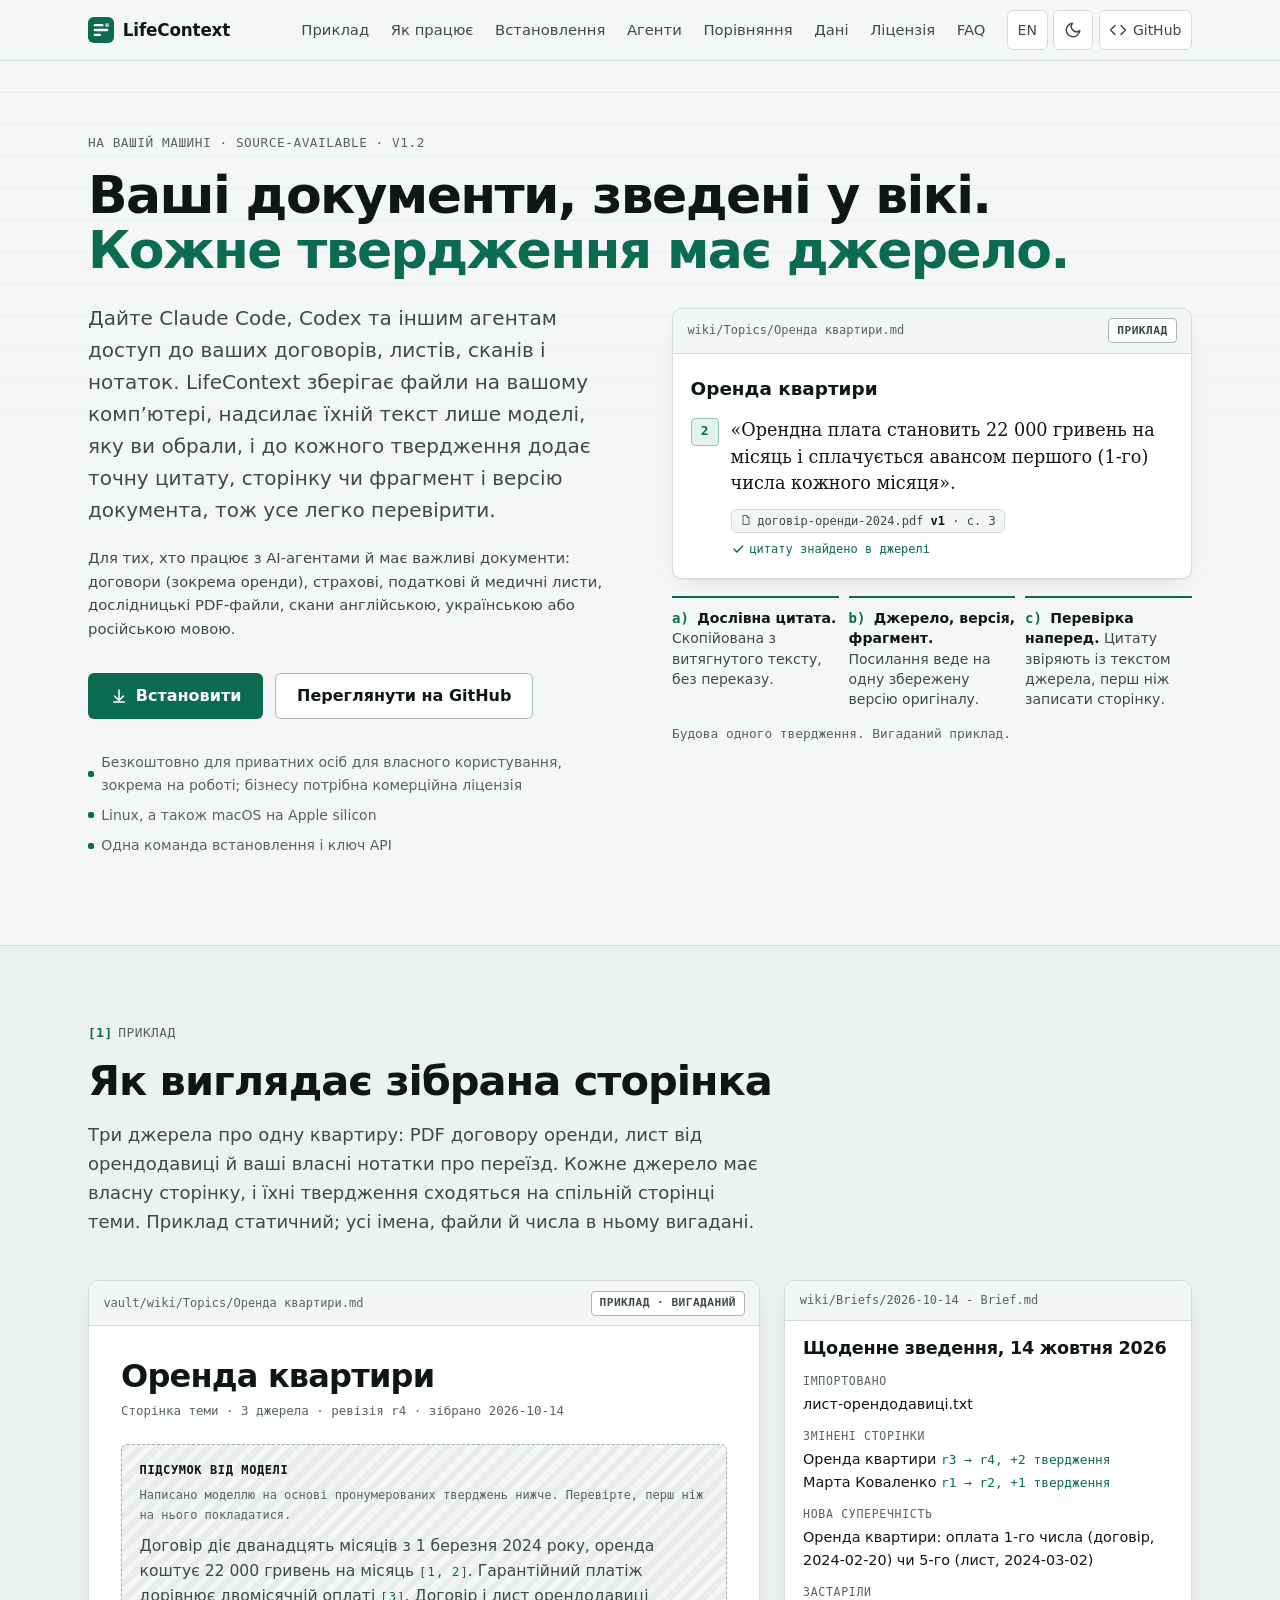
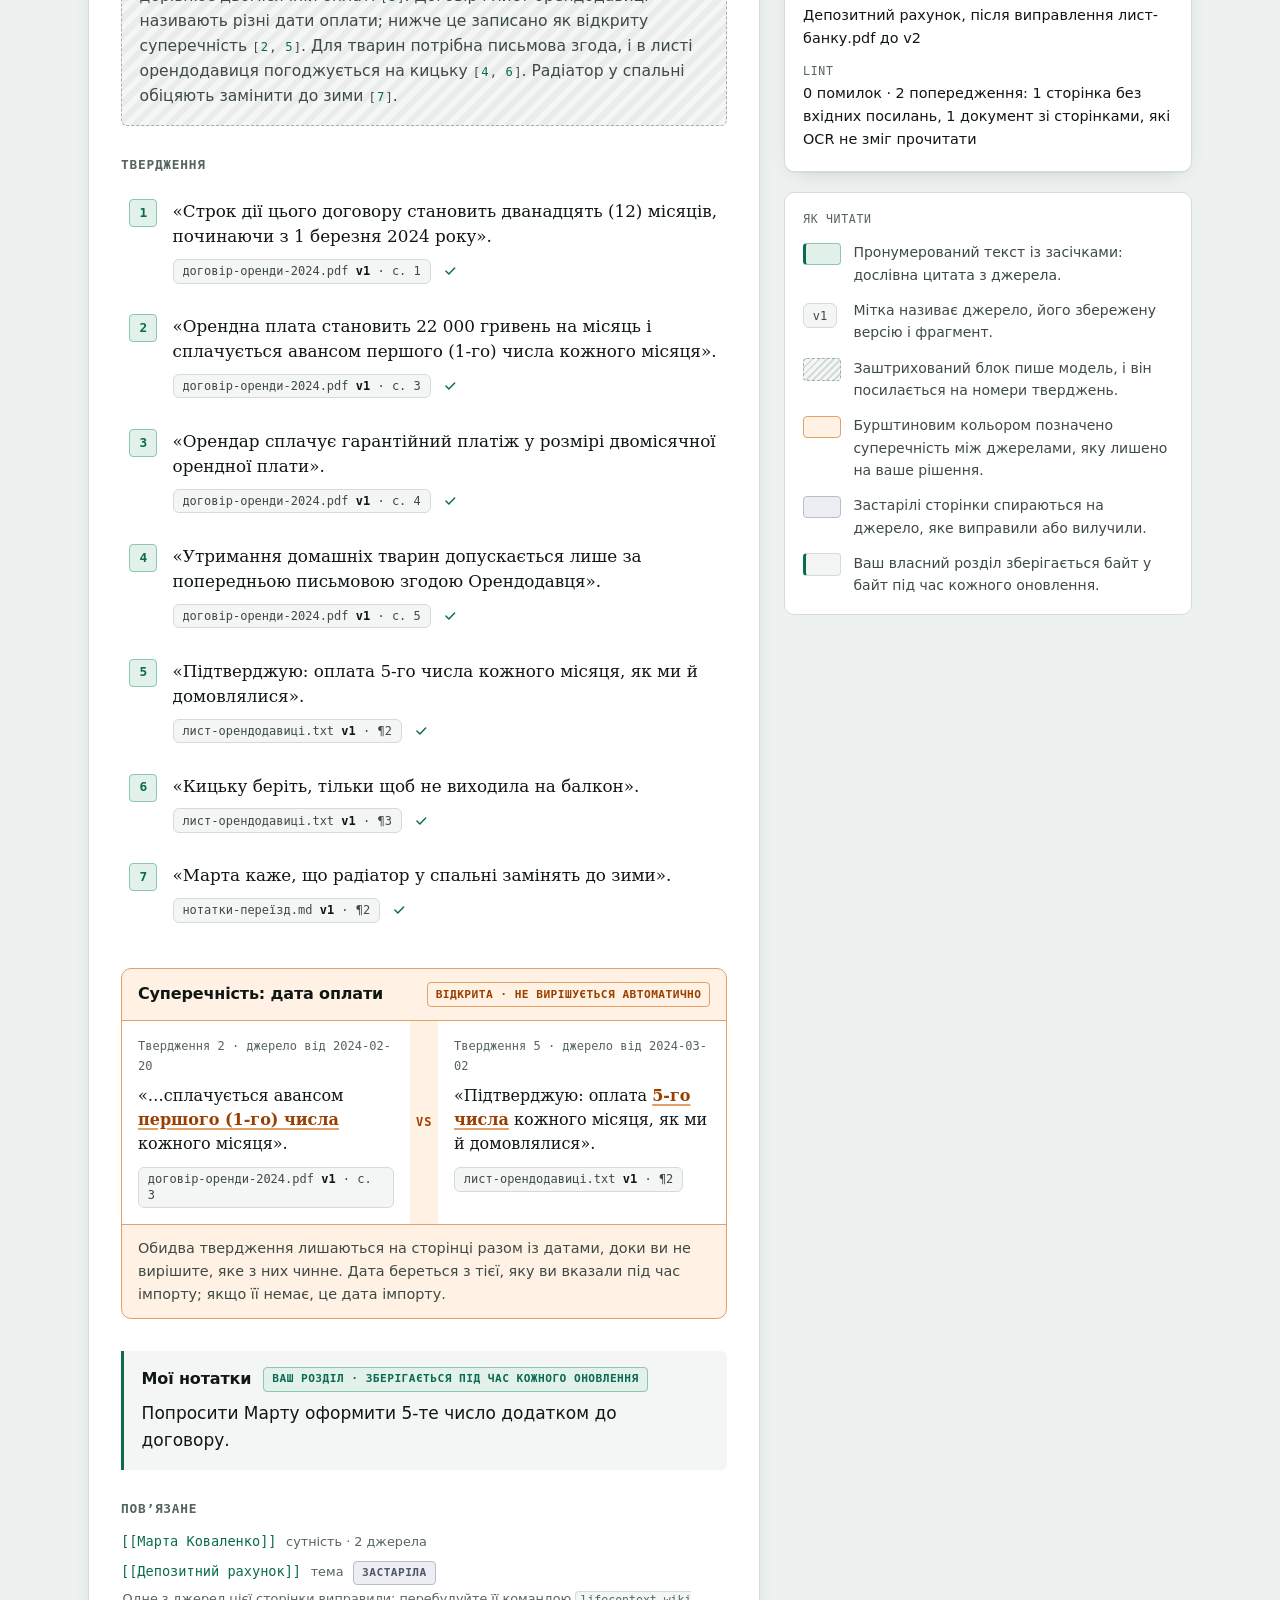
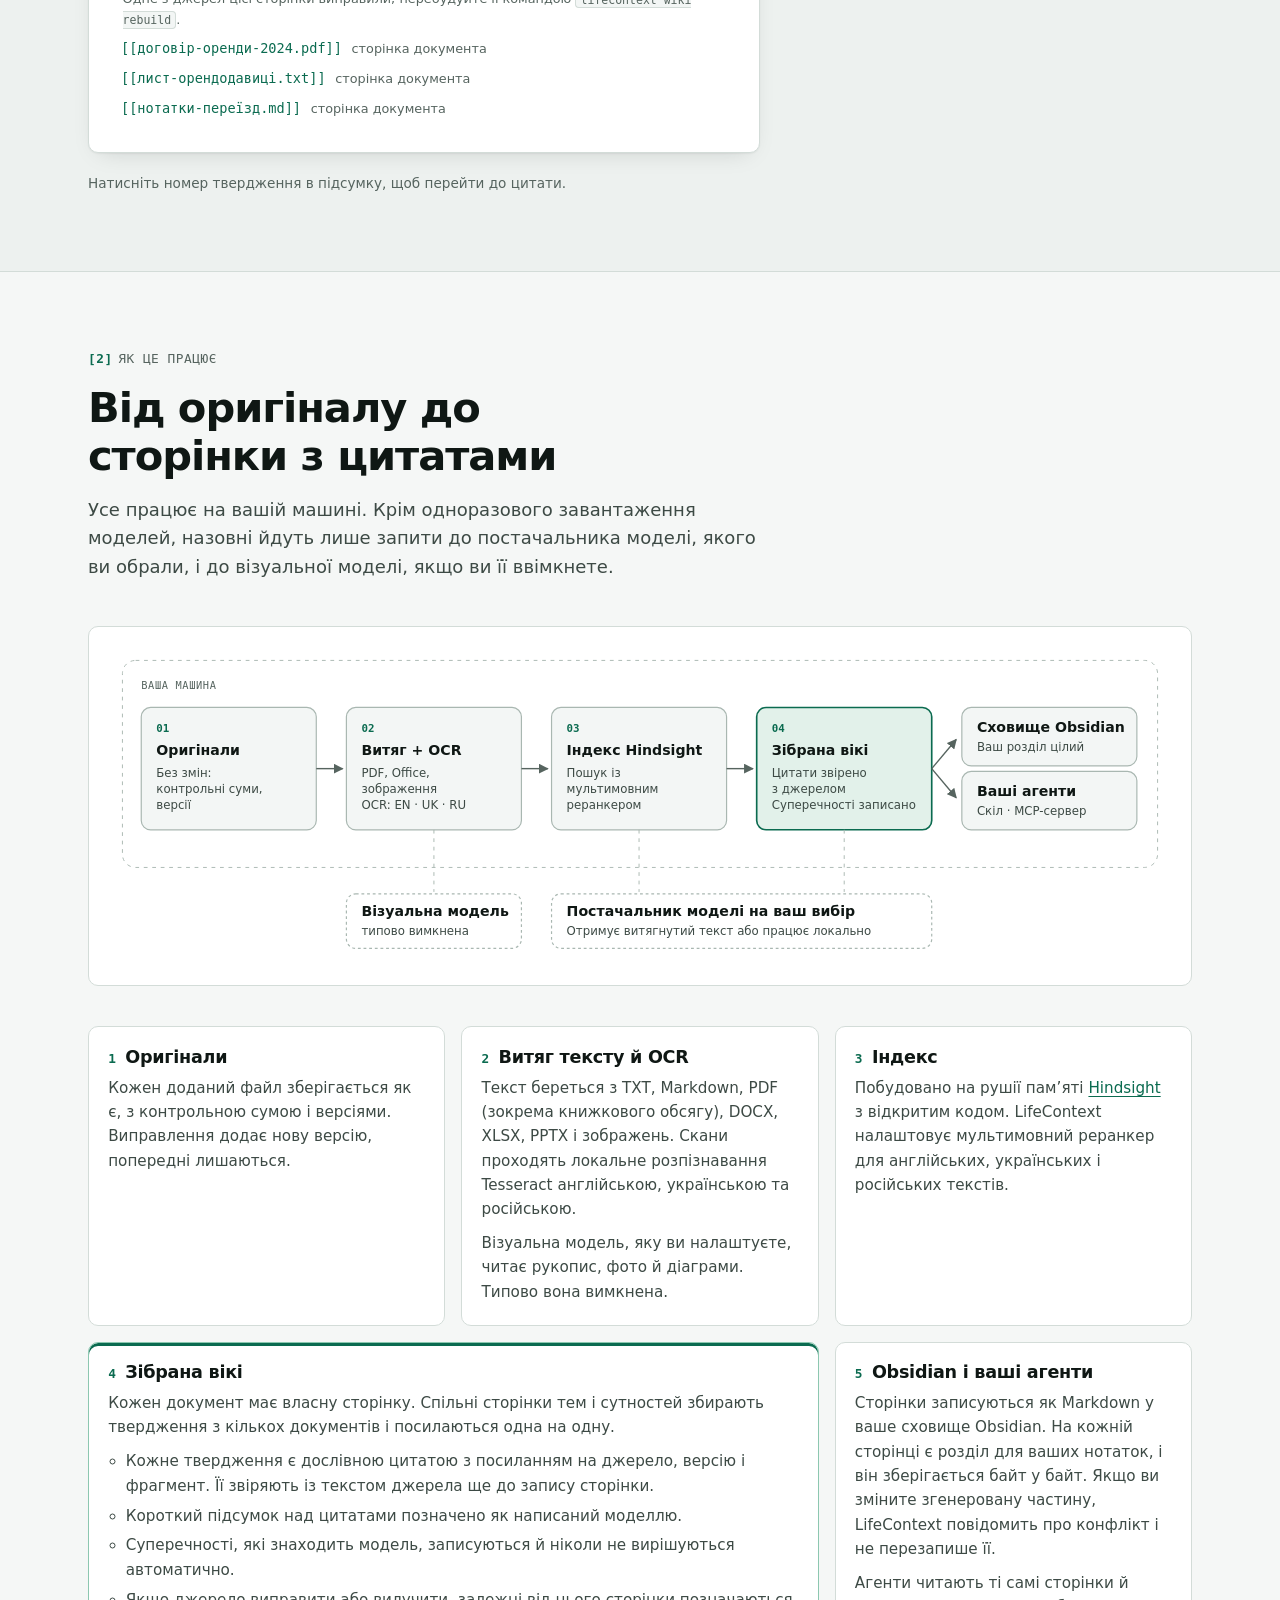
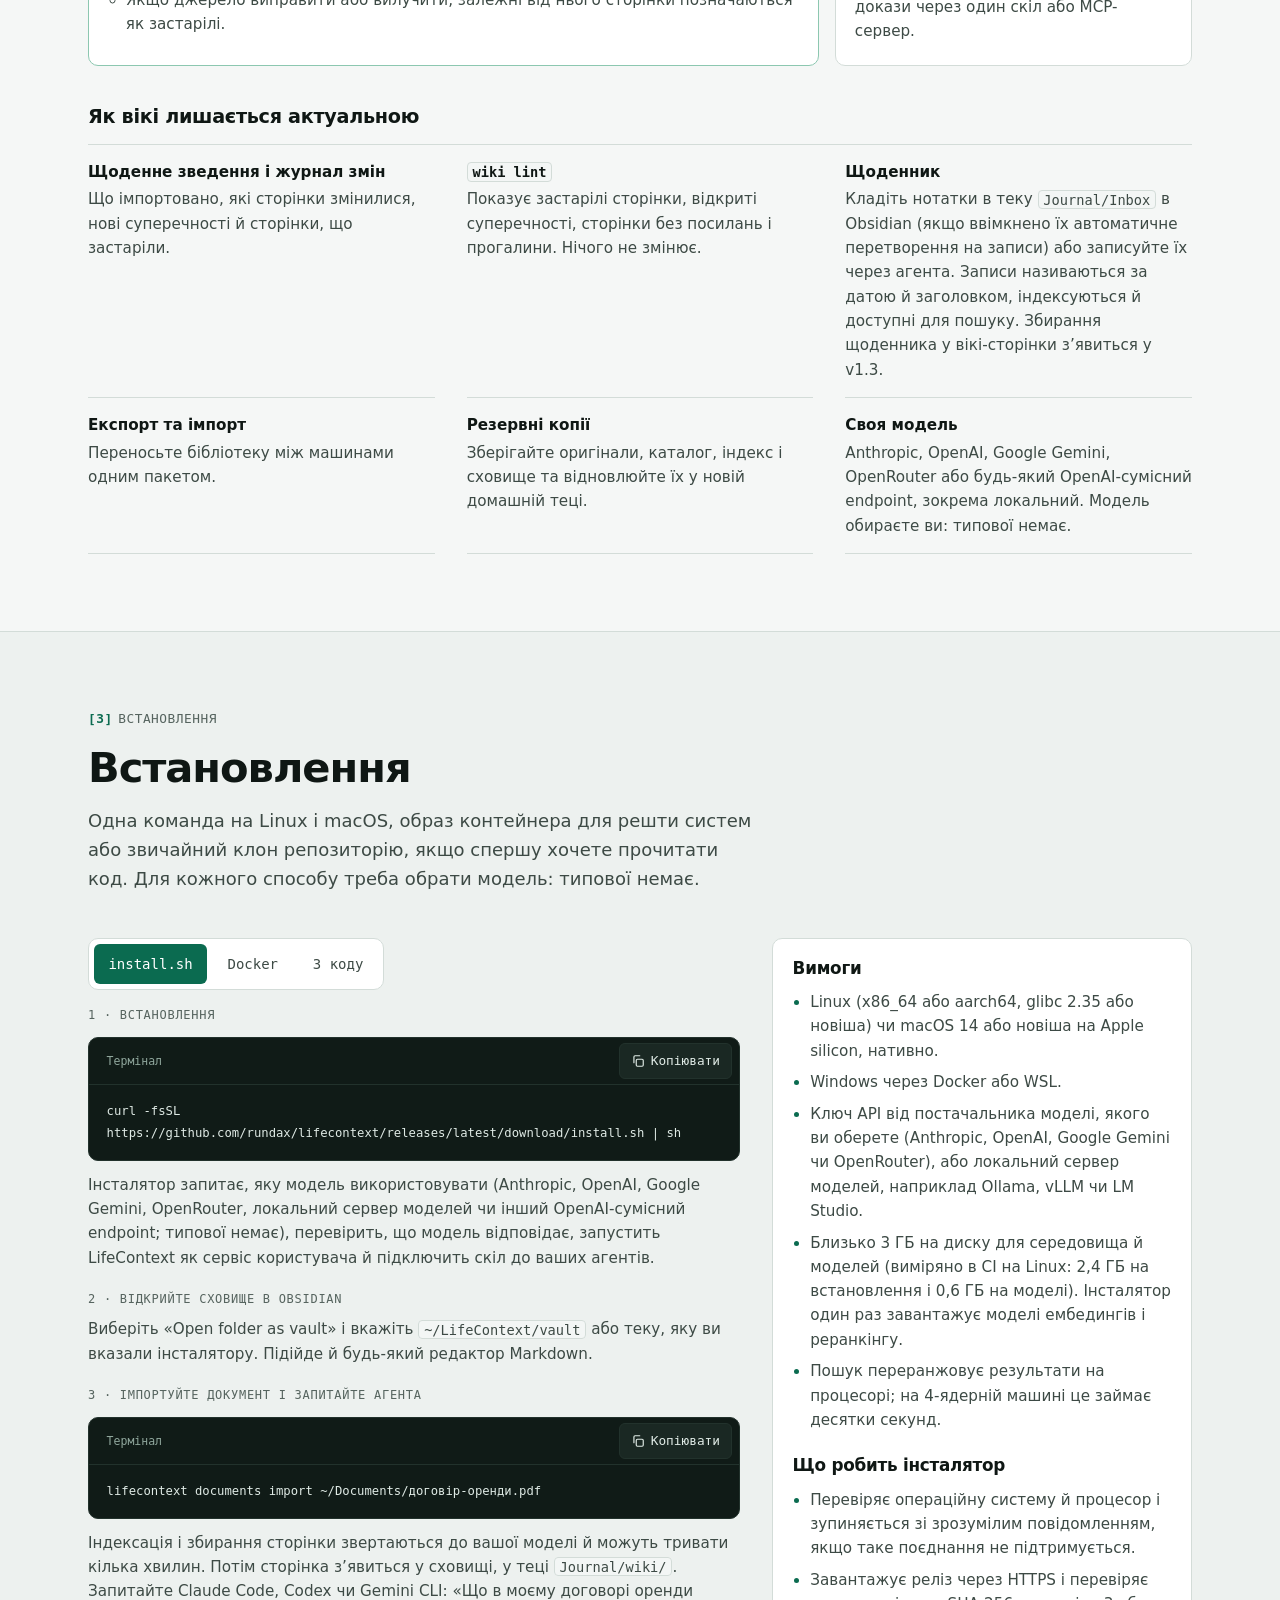
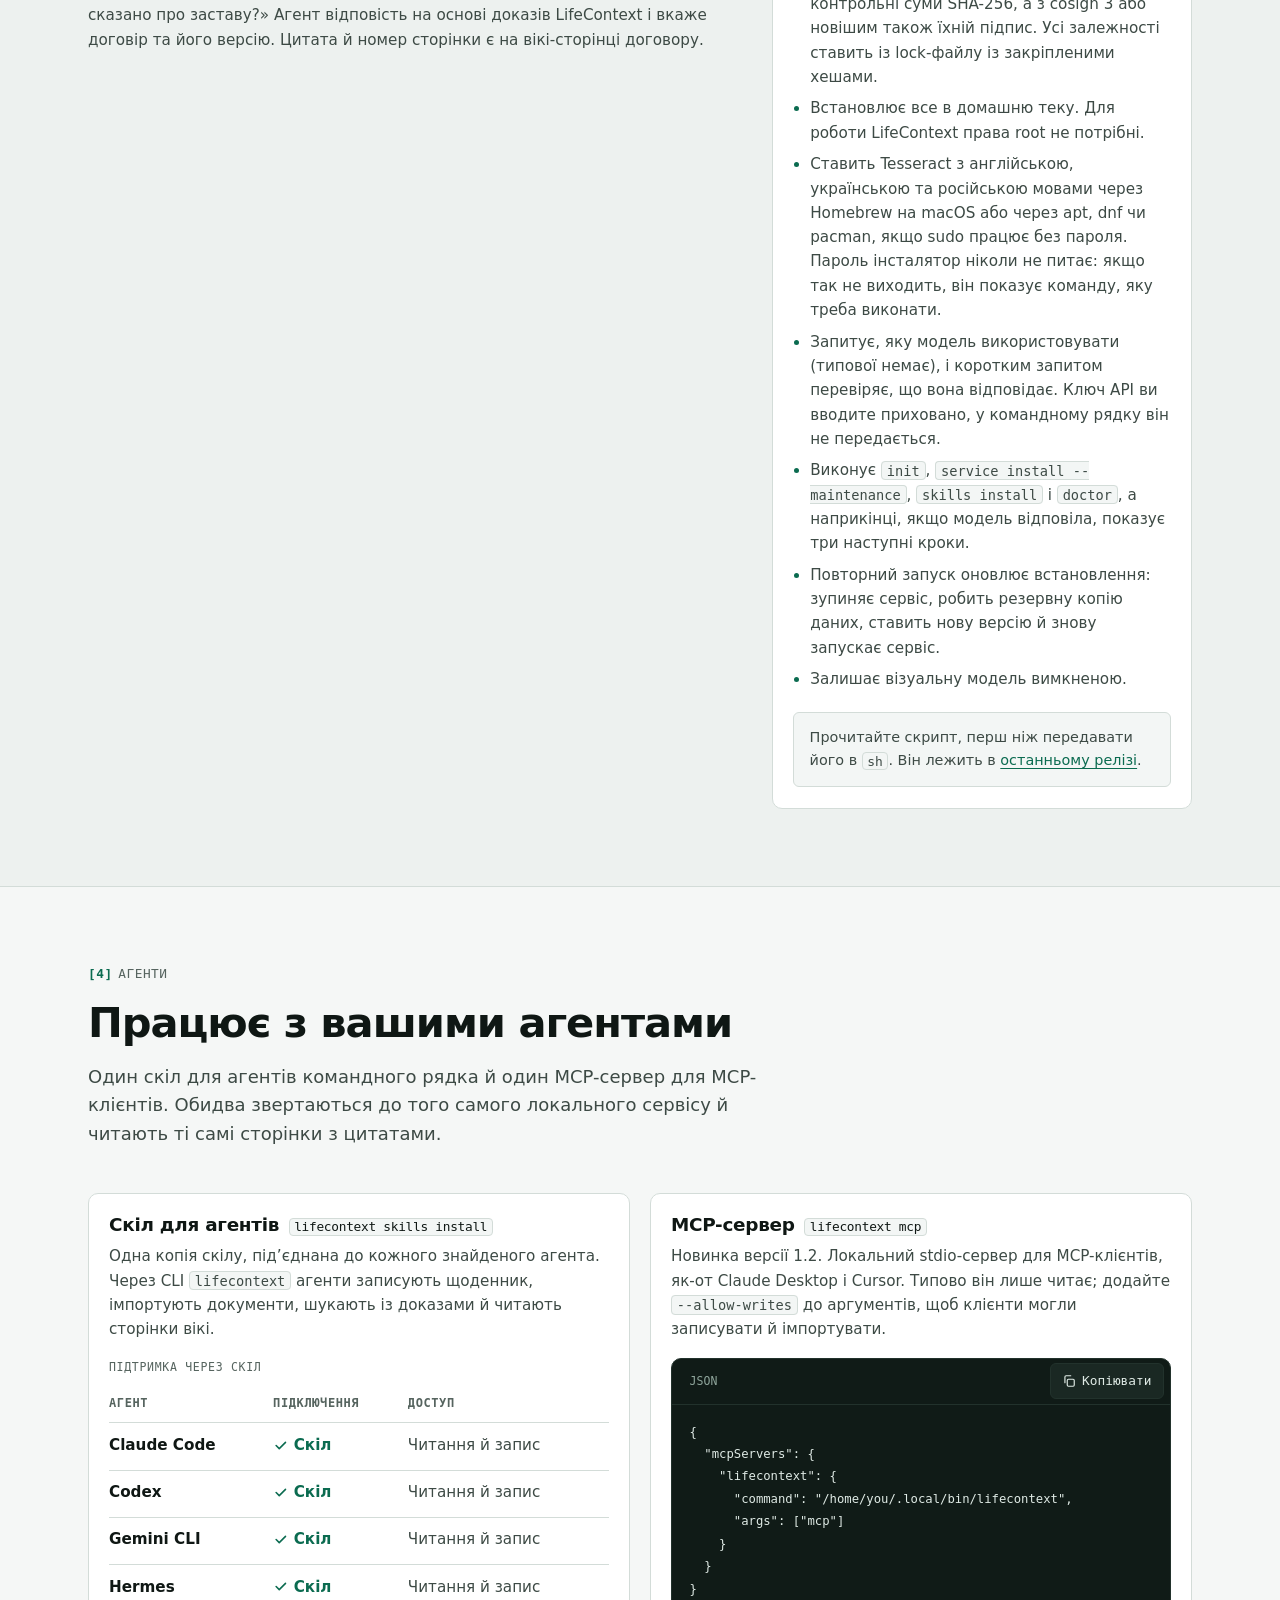
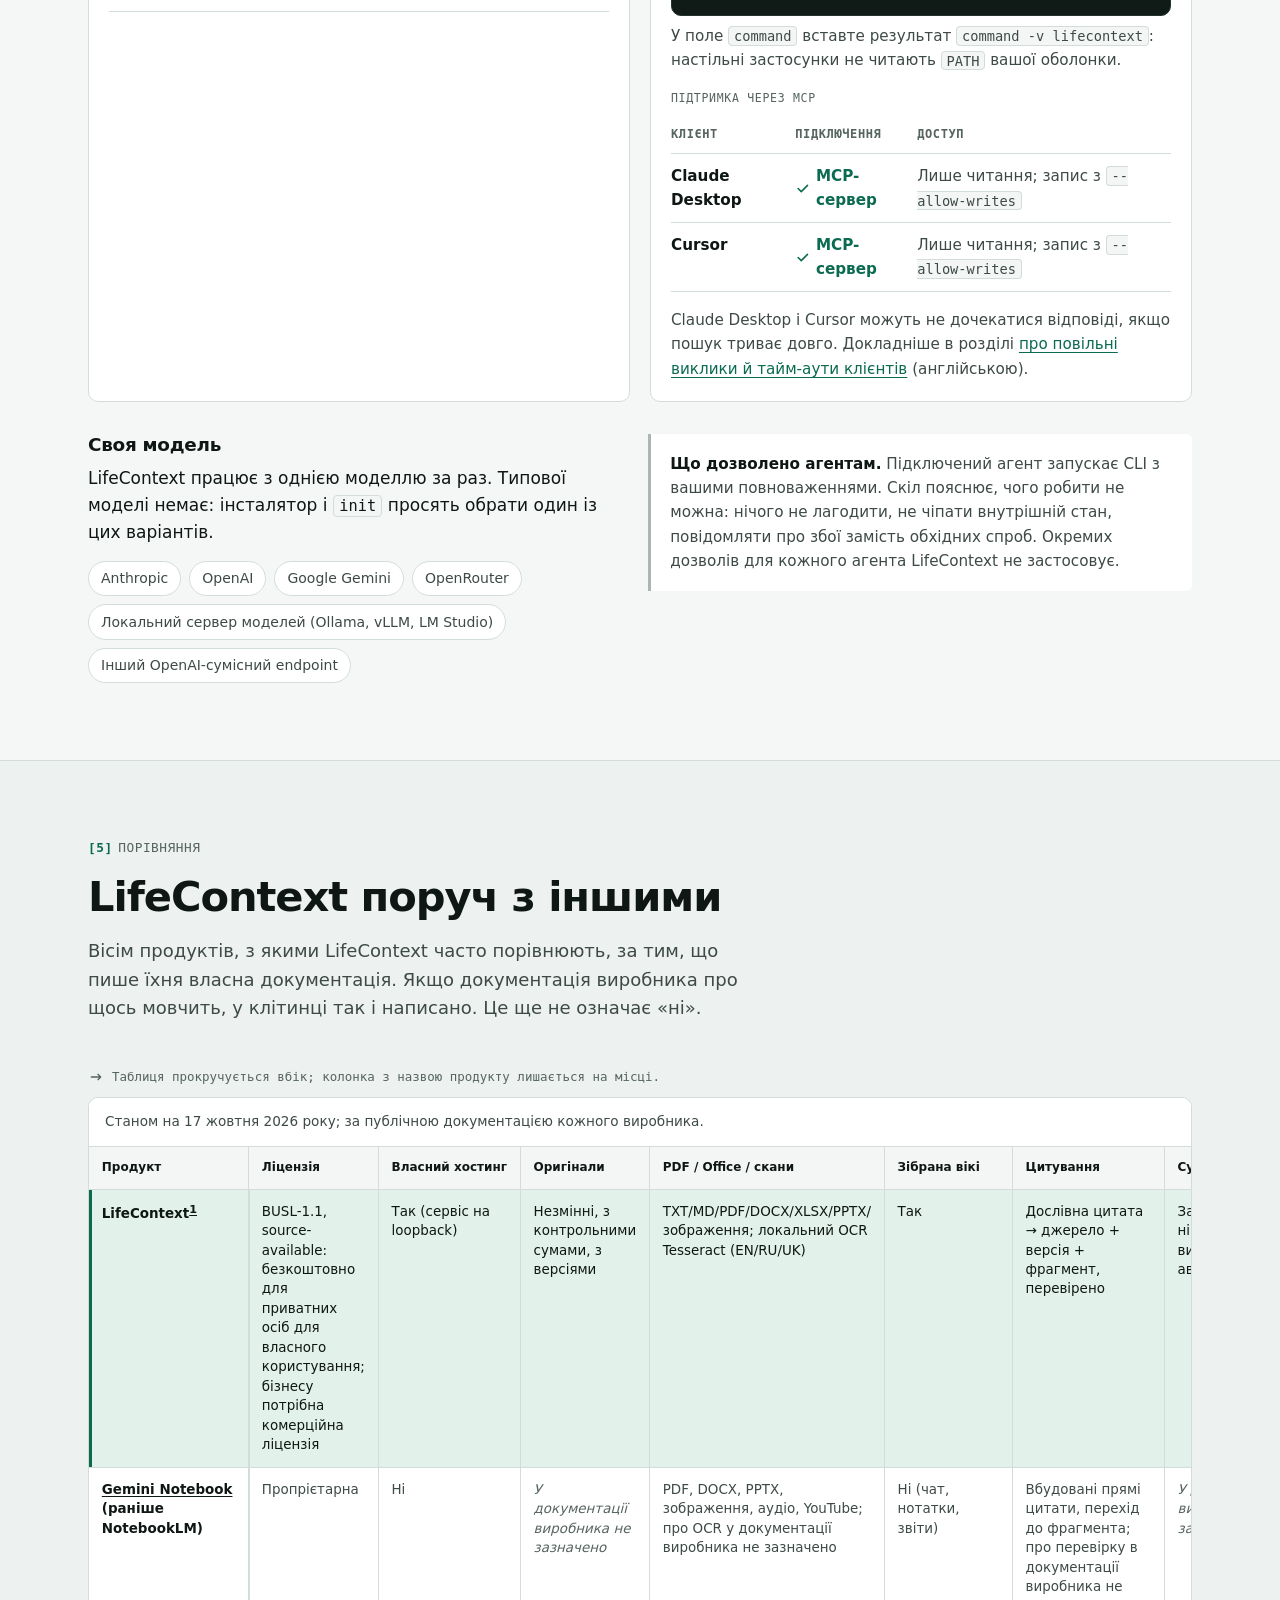
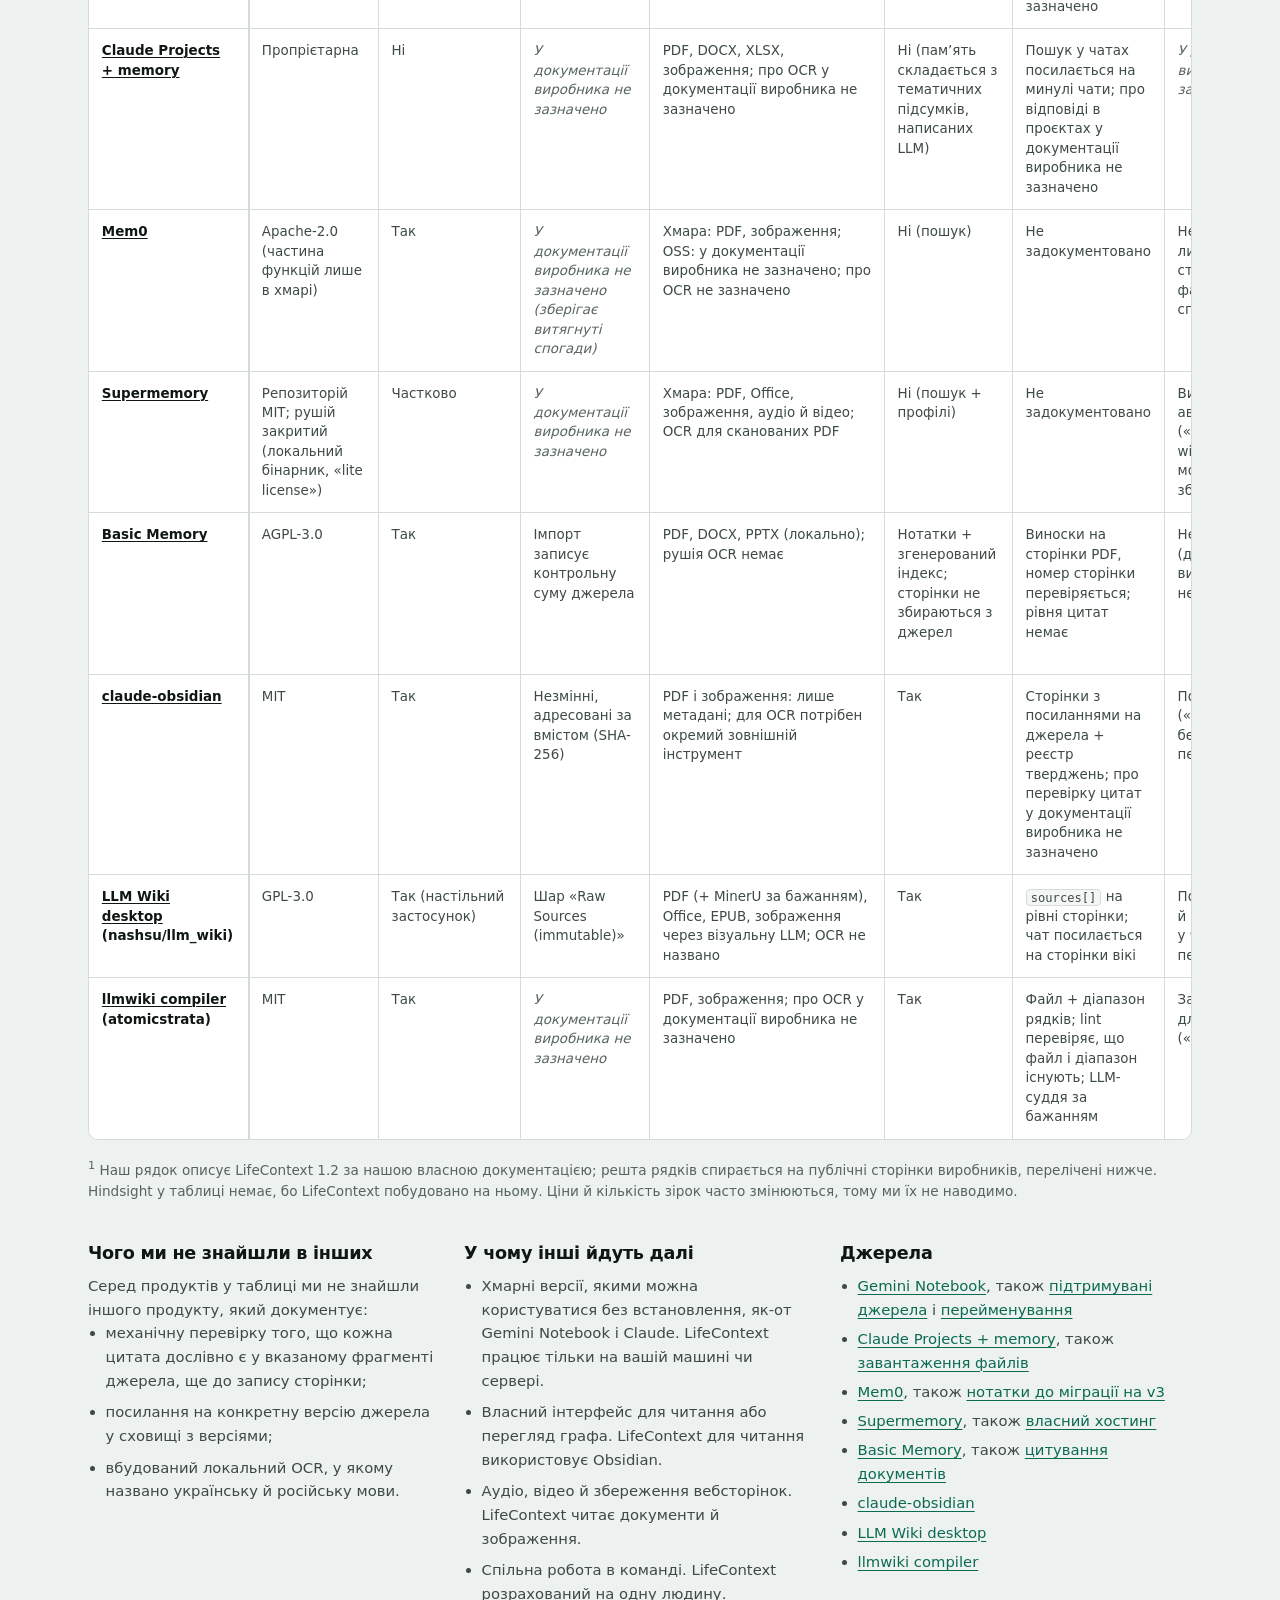
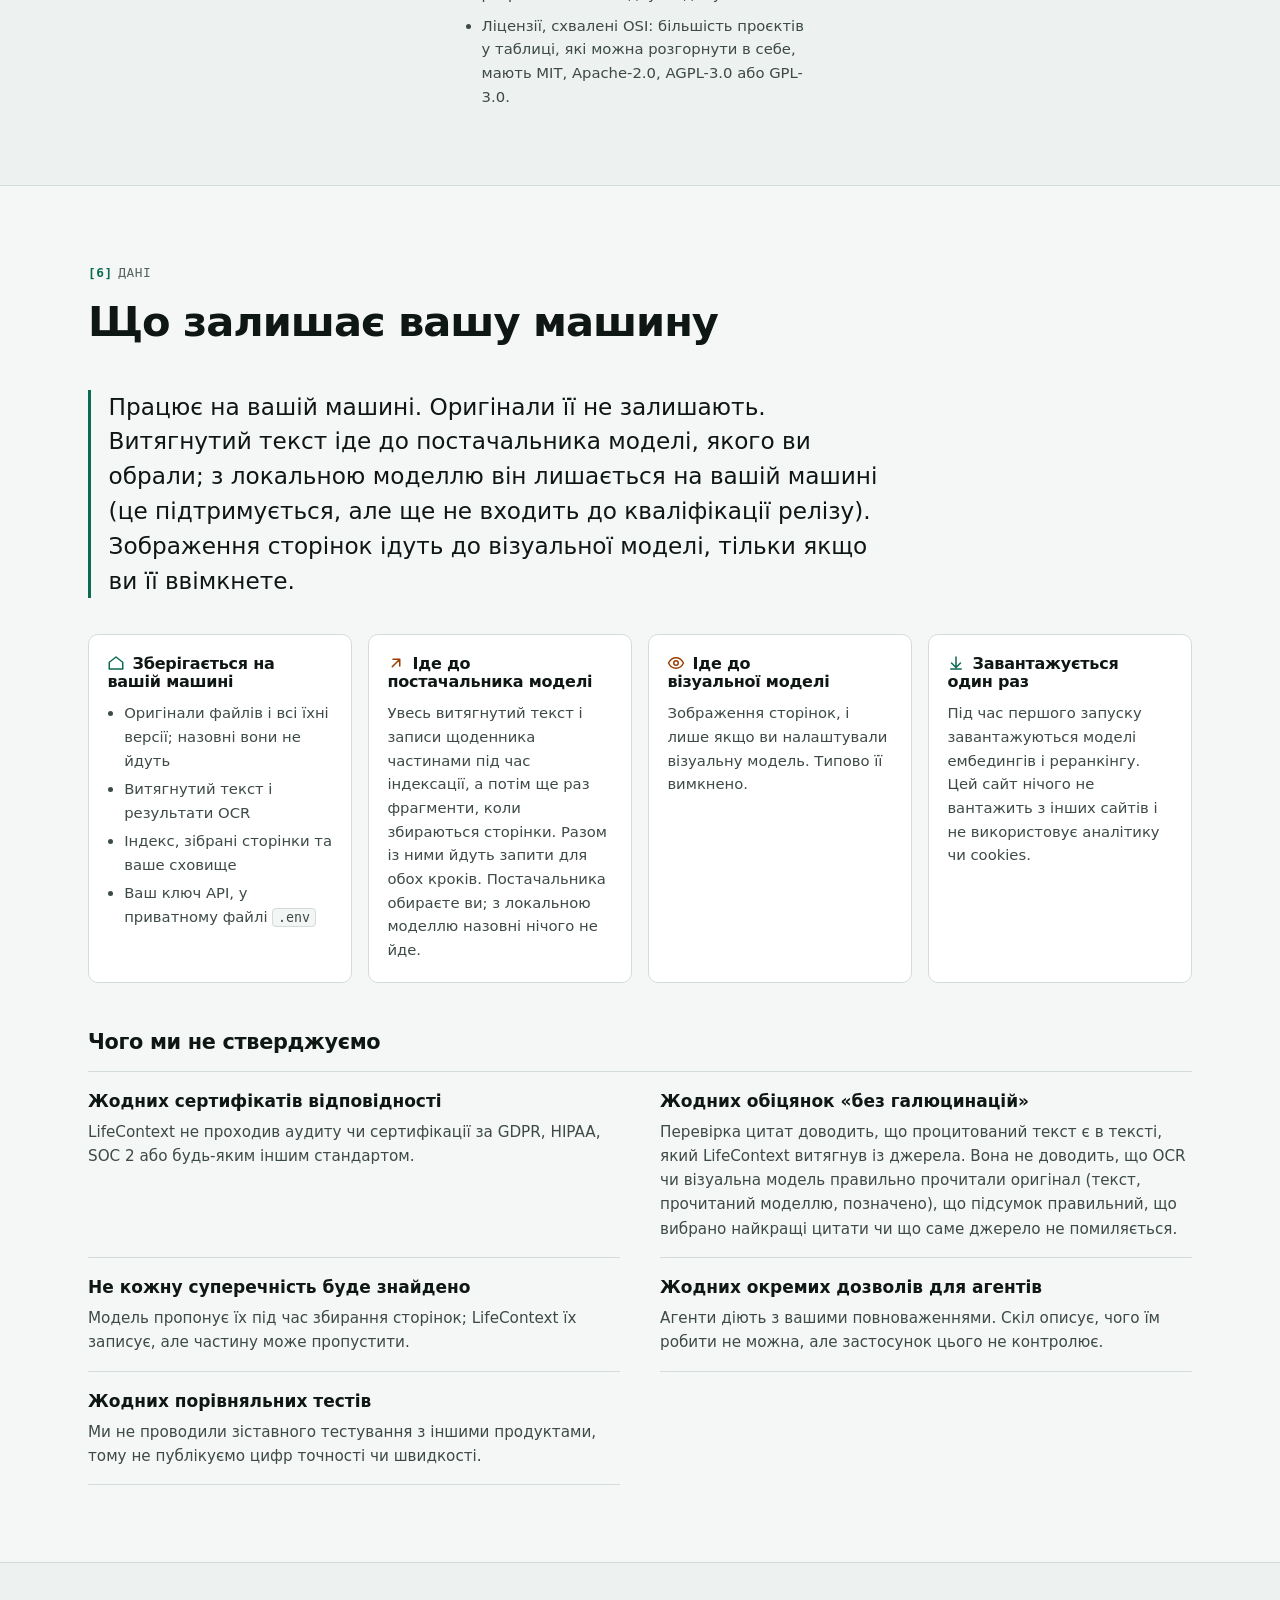
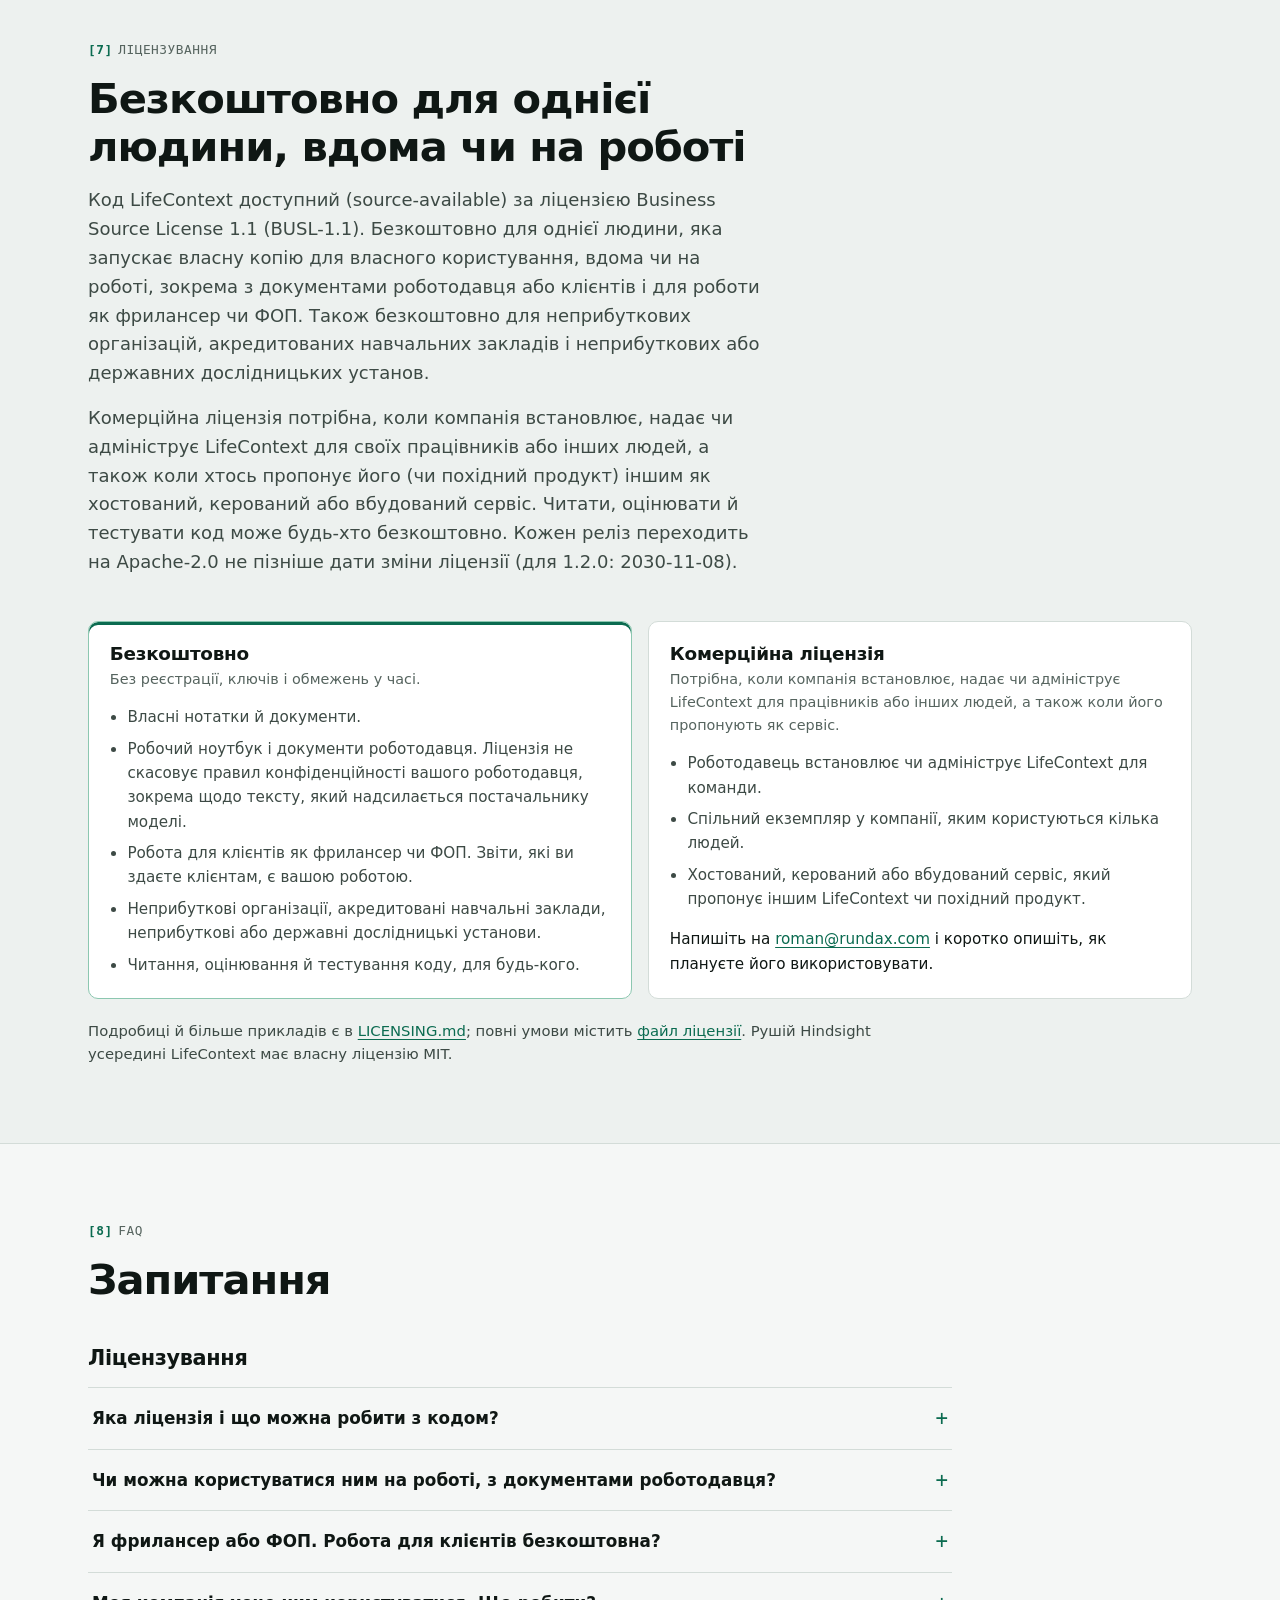
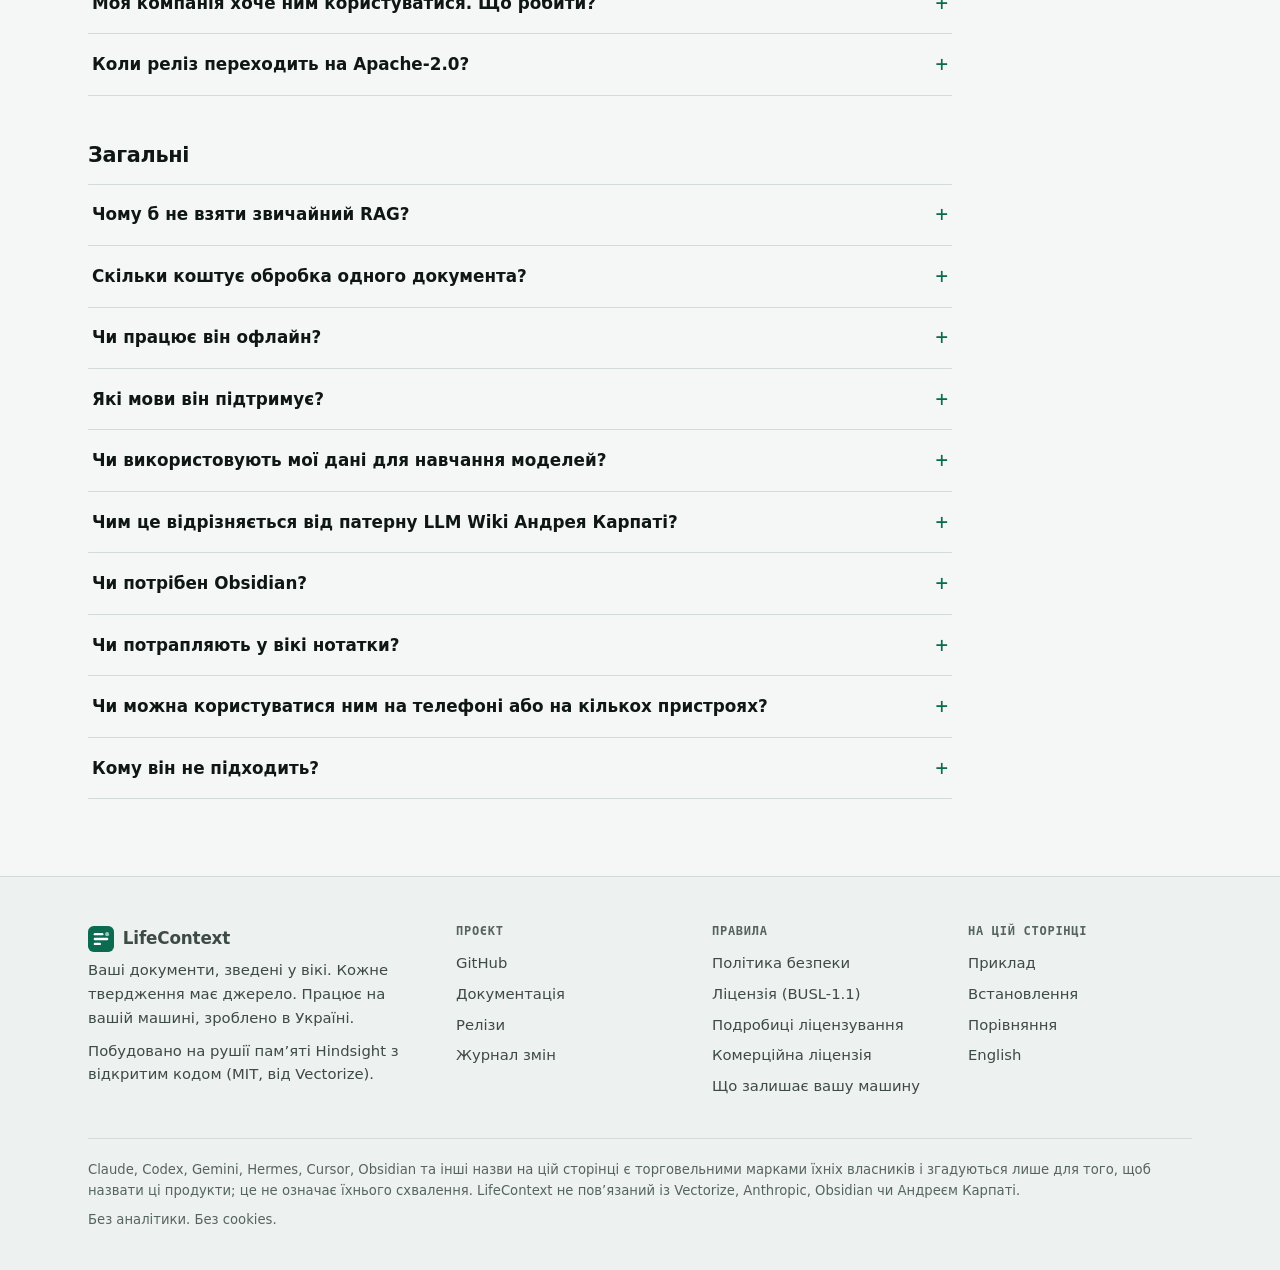
==== site/uk/index.html @ f3f71c54 "Say Claude Desktop and Cursor may time out on slow recalls, with a link to the agents guide" ====
<!doctype html>
<html lang="uk">
<head>
<meta charset="utf-8">
<meta name="viewport" content="width=device-width, initial-scale=1">
<meta http-equiv="Content-Security-Policy" content="default-src 'none'; script-src 'self'; style-src 'self'; img-src 'self'; base-uri 'none'; form-action 'none'">
<meta name="referrer" content="no-referrer">
<title>LifeContext · Ваші документи, зведені у вікі. Кожне твердження має джерело.</title>
<meta name="description" content="Дайте Claude Code, Codex та іншим агентам доступ до ваших договорів, листів, сканів і нотаток. LifeContext зберігає файли на вашому комп’ютері й до кожного твердження додає точну цитату, сторінку чи фрагмент і версію документа.">
<meta name="color-scheme" content="light dark">
<meta name="theme-color" content="#f5f7f6" media="(prefers-color-scheme: light)">
<meta name="theme-color" content="#0c1110" media="(prefers-color-scheme: dark)">
<link rel="canonical" href="https://rundax.github.io/lifecontext/uk/">
<link rel="alternate" hreflang="en" href="https://rundax.github.io/lifecontext/">
<link rel="alternate" hreflang="uk" href="https://rundax.github.io/lifecontext/uk/">
<link rel="alternate" hreflang="x-default" href="https://rundax.github.io/lifecontext/">
<meta property="og:type" content="website">
<meta property="og:site_name" content="LifeContext">
<meta property="og:title" content="LifeContext: ваші документи, зведені у вікі. Кожне твердження має джерело.">
<meta property="og:description" content="Ваші AI-агенти читають договори, листи й скани, і кожне твердження має доказ: дослівну цитату, звірену з джерелом, з посиланням на сторінку й версію. Працює на вашому комп’ютері, файли лишаються у вас.">
<meta property="og:url" content="https://rundax.github.io/lifecontext/uk/">
<meta property="og:image" content="https://rundax.github.io/lifecontext/og-uk.png">
<meta property="og:image:width" content="1200">
<meta property="og:image:height" content="630">
<meta property="og:image:alt" content="LifeContext: твердження зі сторінки вікі як дослівна цитата з посиланням на договір-оренди-2024.pdf, версія 1, сторінка 3.">
<meta property="og:locale" content="uk_UA">
<meta property="og:locale:alternate" content="en_GB">
<meta name="twitter:card" content="summary_large_image">
<link rel="icon" href="../favicon.svg" type="image/svg+xml">
<link rel="apple-touch-icon" href="../apple-touch-icon.png">
<link rel="stylesheet" href="../assets/site.css">
<script src="../assets/site.js"></script>
</head>
<body>
<a class="skip" href="#main">Перейти до вмісту</a>

<header class="site-header">
  <div class="wrap header-row">
    <a class="brand" href="./" aria-label="LifeContext, головна">
      <svg viewBox="0 0 32 32" aria-hidden="true" focusable="false"><rect class="mark-bg" width="32" height="32" rx="7"/><rect class="mark-fg" x="7" y="8.5" width="12" height="3" rx="1.5"/><rect class="mark-fg" x="7" y="14.5" width="18" height="3" rx="1.5"/><rect class="mark-fg" x="7" y="20.5" width="9" height="3" rx="1.5"/><circle class="mark-dot" cx="23.5" cy="10" r="2.5"/></svg>
      LifeContext
    </a>
    <nav class="site-nav" aria-label="Розділи">
      <ul class="nav-links">
        <li><a href="#example">Приклад</a></li>
        <li><a href="#how">Як працює</a></li>
        <li><a href="#install">Встановлення</a></li>
        <li><a href="#agents">Агенти</a></li>
        <li><a href="#compare">Порівняння</a></li>
        <li><a href="#privacy">Дані</a></li>
        <li><a href="#licensing">Ліцензія</a></li>
        <li><a href="#faq">FAQ</a></li>
      </ul>
    </nav>
    <div class="header-tools">
      <details class="menu">
        <summary>Меню</summary>
        <ul class="menu-list">
          <li><a href="#example">Приклад</a></li>
          <li><a href="#how">Як це працює</a></li>
          <li><a href="#install">Встановлення</a></li>
          <li><a href="#agents">Агенти</a></li>
          <li><a href="#compare">Порівняння</a></li>
          <li><a href="#privacy">Що залишає вашу машину</a></li>
          <li><a href="#licensing">Ліцензування</a></li>
          <li><a href="#faq">Запитання</a></li>
          <li><a href="https://github.com/rundax/lifecontext">GitHub</a></li>
        </ul>
      </details>
      <a class="lang-link" href="../" hreflang="en" lang="en"><span aria-hidden="true">EN</span><span class="sr-only">English version</span></a>
      <button class="icon-btn theme-toggle" type="button" data-theme-toggle aria-pressed="false" hidden>
        <svg class="icon-moon" viewBox="0 0 24 24" fill="none" stroke="currentColor" stroke-width="2" stroke-linecap="round" stroke-linejoin="round" aria-hidden="true" focusable="false"><path d="M21 12.8A9 9 0 1 1 11.2 3a7 7 0 0 0 9.8 9.8z"/></svg>
        <svg class="icon-sun" viewBox="0 0 24 24" fill="none" stroke="currentColor" stroke-width="2" stroke-linecap="round" stroke-linejoin="round" aria-hidden="true" focusable="false"><circle cx="12" cy="12" r="4"/><path d="M12 2v2M12 20v2M4.9 4.9l1.4 1.4M17.7 17.7l1.4 1.4M2 12h2M20 12h2M4.9 19.1l1.4-1.4M17.7 6.3l1.4-1.4"/></svg>
        <span class="sr-only">Темна тема</span>
      </button>
      <a class="icon-btn gh-link" href="https://github.com/rundax/lifecontext">
        <svg viewBox="0 0 24 24" fill="none" stroke="currentColor" stroke-width="2" stroke-linecap="round" stroke-linejoin="round" aria-hidden="true" focusable="false"><path d="m16 18 6-6-6-6M8 6l-6 6 6 6"/></svg>
        <span>GitHub</span>
      </a>
    </div>
  </div>
</header>

<main id="main">

<section class="hero" aria-labelledby="hero-h">
  <div class="wrap hero-grid">
    <div class="hero-head">
      <p class="eyebrow">На вашій машині · source-available · v1.2</p>
      <h1 id="hero-h">Ваші документи, зведені у вікі. <span class="accent-line">Кожне твердження має джерело.</span></h1>
    </div>
    <div class="hero-copy">
      <p class="lead">Дайте Claude Code, Codex та іншим агентам доступ до ваших договорів, листів, сканів і нотаток. LifeContext зберігає файли на вашому комп’ютері, надсилає їхній текст лише моделі, яку ви обрали, і до кожного твердження додає точну цитату, сторінку чи фрагмент і версію документа, тож усе легко перевірити.</p>
      <p class="licence-meta">Для тих, хто працює з AI-агентами й має важливі документи: договори (зокрема оренди), страхові, податкові й медичні листи, дослідницькі PDF-файли, скани англійською, українською або російською мовою.</p>
      <div class="cta-row">
        <a class="btn btn-primary" href="#install">
          <svg viewBox="0 0 24 24" fill="none" stroke="currentColor" stroke-width="2" stroke-linecap="round" stroke-linejoin="round" aria-hidden="true" focusable="false"><path d="M12 4v12M6 12l6 6 6-6M5 20h14"/></svg>
          Встановити
        </a>
        <a class="btn btn-secondary" href="https://github.com/rundax/lifecontext">Переглянути на GitHub</a>
      </div>
      <ul class="hero-facts">
        <li>Безкоштовно для приватних осіб для власного користування, зокрема на роботі; бізнесу потрібна комерційна ліцензія</li>
        <li>Linux, а також macOS на Apple silicon</li>
        <li>Одна команда встановлення і ключ API</li>
      </ul>
    </div>

    <figure class="anatomy" aria-labelledby="anatomy-cap">
      <div class="anatomy-card">
        <div class="card-bar"><span class="path">wiki/Topics/Оренда квартири.md</span><span class="badge badge-example">Приклад</span></div>
        <div class="anatomy-body">
          <p class="anatomy-title">Оренда квартири</p>
          <div class="anatomy-claim">
            <span class="n" aria-hidden="true">2</span>
            <div>
              <blockquote><p>«Орендна плата становить 22 000 гривень на місяць і сплачується авансом першого (1-го) числа кожного місяця».</p></blockquote>
              <p class="cite-row">
                <span class="chip"><svg viewBox="0 0 24 24" fill="none" stroke="currentColor" stroke-width="2" aria-hidden="true" focusable="false"><path d="M14 3H6v18h12V7z"/><path d="M14 3v4h4"/></svg><span>договір-оренди-2024.pdf <b>v1</b> · с. 3</span></span>
                <span class="verified"><svg viewBox="0 0 24 24" fill="none" stroke="currentColor" stroke-width="2.5" stroke-linecap="round" stroke-linejoin="round" aria-hidden="true" focusable="false"><path d="m5 12 5 5L20 7"/></svg>цитату знайдено в джерелі</span>
              </p>
            </div>
          </div>
        </div>
      </div>
      <ol class="anatomy-notes">
        <li><b>Дослівна цитата.</b> Скопійована з витягнутого тексту, без переказу.</li>
        <li><b>Джерело, версія, фрагмент.</b> Посилання веде на одну збережену версію оригіналу.</li>
        <li><b>Перевірка наперед.</b> Цитату звіряють із текстом джерела, перш ніж записати сторінку.</li>
      </ol>
      <figcaption id="anatomy-cap">Будова одного твердження. Вигаданий приклад.</figcaption>
    </figure>
  </div>
</section>

<section class="section section-band" id="example" aria-labelledby="example-h">
  <div class="wrap">
    <header class="section-head">
      <p class="eyebrow"><b>[1]</b>Приклад</p>
      <h2 id="example-h">Як виглядає зібрана сторінка</h2>
      <p class="lead">Три джерела про одну квартиру: PDF договору оренди, лист від орендодавиці й ваші власні нотатки про переїзд. Кожне джерело має власну сторінку, і їхні твердження сходяться на спільній сторінці теми. Приклад статичний; усі імена, файли й числа в ньому вигадані.</p>
    </header>

    <div class="demo">
      <article class="note" aria-labelledby="note-title">
        <div class="card-bar"><span class="path">vault/wiki/Topics/Оренда квартири.md</span><span class="badge badge-example">Приклад · вигаданий</span></div>
        <div class="note-body">
          <h3 id="note-title">Оренда квартири</h3>
          <p class="note-meta">Сторінка теми · 3 джерела · ревізія r4 · зібрано 2026-10-14</p>

          <aside class="summary" aria-label="Підсумок від моделі">
            <p class="summary-label"><strong>Підсумок від моделі</strong><span>Написано моделлю на основі пронумерованих тверджень нижче. Перевірте, перш ніж на нього покладатися.</span></p>
            <p>Договір діє дванадцять місяців з 1 березня 2024 року, оренда коштує 22 000 гривень на місяць <span class="ref">[<a href="#c1">1</a>, <a href="#c2">2</a>]</span>. Гарантійний платіж дорівнює двомісячній оплаті <span class="ref">[<a href="#c3">3</a>]</span>. Договір і лист орендодавиці називають різні дати оплати; нижче це записано як відкриту суперечність <span class="ref">[<a href="#c2">2</a>, <a href="#c5">5</a>]</span>. Для тварин потрібна письмова згода, і в листі орендодавиця погоджується на кицьку <span class="ref">[<a href="#c4">4</a>, <a href="#c6">6</a>]</span>. Радіатор у спальні обіцяють замінити до зими <span class="ref">[<a href="#c7">7</a>]</span>.</p>
          </aside>

          <h4>Твердження</h4>
          <ol class="claims">
            <li class="claim" id="c1">
              <blockquote><p>«Строк дії цього договору становить дванадцять (12) місяців, починаючи з 1 березня 2024 року».</p></blockquote>
              <p class="cite-row"><span class="chip">договір-оренди-2024.pdf <b>v1</b> · с. 1</span><span class="verified"><svg viewBox="0 0 24 24" fill="none" stroke="currentColor" stroke-width="2.5" stroke-linecap="round" stroke-linejoin="round" aria-hidden="true" focusable="false"><path d="m5 12 5 5L20 7"/></svg><span class="sr-only">Цитату знайдено в джерелі</span></span></p>
            </li>
            <li class="claim" id="c2">
              <blockquote><p>«Орендна плата становить 22 000 гривень на місяць і сплачується авансом першого (1-го) числа кожного місяця».</p></blockquote>
              <p class="cite-row"><span class="chip">договір-оренди-2024.pdf <b>v1</b> · с. 3</span><span class="verified"><svg viewBox="0 0 24 24" fill="none" stroke="currentColor" stroke-width="2.5" stroke-linecap="round" stroke-linejoin="round" aria-hidden="true" focusable="false"><path d="m5 12 5 5L20 7"/></svg><span class="sr-only">Цитату знайдено в джерелі</span></span></p>
            </li>
            <li class="claim" id="c3">
              <blockquote><p>«Орендар сплачує гарантійний платіж у розмірі двомісячної орендної плати».</p></blockquote>
              <p class="cite-row"><span class="chip">договір-оренди-2024.pdf <b>v1</b> · с. 4</span><span class="verified"><svg viewBox="0 0 24 24" fill="none" stroke="currentColor" stroke-width="2.5" stroke-linecap="round" stroke-linejoin="round" aria-hidden="true" focusable="false"><path d="m5 12 5 5L20 7"/></svg><span class="sr-only">Цитату знайдено в джерелі</span></span></p>
            </li>
            <li class="claim" id="c4">
              <blockquote><p>«Утримання домашніх тварин допускається лише за попередньою письмовою згодою Орендодавця».</p></blockquote>
              <p class="cite-row"><span class="chip">договір-оренди-2024.pdf <b>v1</b> · с. 5</span><span class="verified"><svg viewBox="0 0 24 24" fill="none" stroke="currentColor" stroke-width="2.5" stroke-linecap="round" stroke-linejoin="round" aria-hidden="true" focusable="false"><path d="m5 12 5 5L20 7"/></svg><span class="sr-only">Цитату знайдено в джерелі</span></span></p>
            </li>
            <li class="claim" id="c5">
              <blockquote><p>«Підтверджую: оплата 5-го числа кожного місяця, як ми й домовлялися».</p></blockquote>
              <p class="cite-row"><span class="chip">лист-орендодавиці.txt <b>v1</b> · ¶2</span><span class="verified"><svg viewBox="0 0 24 24" fill="none" stroke="currentColor" stroke-width="2.5" stroke-linecap="round" stroke-linejoin="round" aria-hidden="true" focusable="false"><path d="m5 12 5 5L20 7"/></svg><span class="sr-only">Цитату знайдено в джерелі</span></span></p>
            </li>
            <li class="claim" id="c6">
              <blockquote><p>«Кицьку беріть, тільки щоб не виходила на балкон».</p></blockquote>
              <p class="cite-row"><span class="chip">лист-орендодавиці.txt <b>v1</b> · ¶3</span><span class="verified"><svg viewBox="0 0 24 24" fill="none" stroke="currentColor" stroke-width="2.5" stroke-linecap="round" stroke-linejoin="round" aria-hidden="true" focusable="false"><path d="m5 12 5 5L20 7"/></svg><span class="sr-only">Цитату знайдено в джерелі</span></span></p>
            </li>
            <li class="claim" id="c7">
              <blockquote><p>«Марта каже, що радіатор у спальні замінять до зими».</p></blockquote>
              <p class="cite-row"><span class="chip">нотатки-переїзд.md <b>v1</b> · ¶2</span><span class="verified"><svg viewBox="0 0 24 24" fill="none" stroke="currentColor" stroke-width="2.5" stroke-linecap="round" stroke-linejoin="round" aria-hidden="true" focusable="false"><path d="m5 12 5 5L20 7"/></svg><span class="sr-only">Цитату знайдено в джерелі</span></span></p>
            </li>
          </ol>

          <section class="conflict" aria-labelledby="conflict-h">
            <div class="conflict-head">
              <h4 id="conflict-h">Суперечність: дата оплати</h4>
              <span class="badge badge-open">Відкрита · не вирішується автоматично</span>
            </div>
            <div class="conflict-sides">
              <div class="side">
                <p class="side-label">Твердження 2 · джерело від 2024-02-20</p>
                <blockquote><p>«…сплачується авансом <mark>першого (1-го) числа</mark> кожного місяця».</p></blockquote>
                <p class="cite-row"><span class="chip">договір-оренди-2024.pdf <b>v1</b> · с. 3</span></p>
              </div>
              <div class="vs" aria-hidden="true">vs</div>
              <div class="side">
                <p class="side-label">Твердження 5 · джерело від 2024-03-02</p>
                <blockquote><p>«Підтверджую: оплата <mark>5-го числа</mark> кожного місяця, як ми й домовлялися».</p></blockquote>
                <p class="cite-row"><span class="chip">лист-орендодавиці.txt <b>v1</b> · ¶2</span></p>
              </div>
            </div>
            <p class="conflict-foot">Обидва твердження лишаються на сторінці разом із датами, доки ви не вирішите, яке з них чинне. Дата береться з тієї, яку ви вказали під час імпорту; якщо її немає, це дата імпорту.</p>
          </section>

          <section class="mine" aria-labelledby="mine-h">
            <div class="mine-head">
              <h4 id="mine-h">Мої нотатки</h4>
              <span class="badge badge-mine">Ваш розділ · зберігається під час кожного оновлення</span>
            </div>
            <p>Попросити Марту оформити 5-те число додатком до договору.</p>
          </section>

          <section class="related" aria-labelledby="related-h">
            <h4 id="related-h">Пов’язане</h4>
            <ul>
              <li><span class="wikilink">[[Марта Коваленко]]</span><span class="kind">сутність · 2 джерела</span></li>
              <li><span class="wikilink">[[Депозитний рахунок]]</span><span class="kind">тема</span><span class="badge badge-stale">Застаріла</span><span class="stale-note">Одне з джерел цієї сторінки виправили; перебудуйте її командою <code>lifecontext wiki rebuild</code>.</span></li>
              <li><span class="wikilink">[[договір-оренди-2024.pdf]]</span><span class="kind">сторінка документа</span></li>
              <li><span class="wikilink">[[лист-орендодавиці.txt]]</span><span class="kind">сторінка документа</span></li>
              <li><span class="wikilink">[[нотатки-переїзд.md]]</span><span class="kind">сторінка документа</span></li>
            </ul>
          </section>
        </div>
      </article>

      <div class="demo-side">
        <article class="brief" aria-labelledby="brief-h">
          <div class="card-bar"><span class="path">wiki/Briefs/2026-10-14 - Brief.md</span></div>
          <div class="brief-body">
            <h3 id="brief-h">Щоденне зведення, 14 жовтня 2026</h3>
            <dl>
              <div><dt>Імпортовано</dt><dd>лист-орендодавиці.txt</dd></div>
              <div><dt>Змінені сторінки</dt><dd>Оренда квартири <span class="delta">r3 → r4, +2 твердження</span><br>Марта Коваленко <span class="delta">r1 → r2, +1 твердження</span></dd></div>
              <div><dt>Нова суперечність</dt><dd>Оренда квартири: оплата 1-го числа (договір, 2024-02-20) чи 5-го (лист, 2024-03-02)</dd></div>
              <div><dt>Застаріли</dt><dd>Депозитний рахунок, після виправлення лист-банку.pdf до v2</dd></div>
              <div><dt>Lint</dt><dd>0 помилок · 2 попередження: 1 сторінка без вхідних посилань, 1 документ зі сторінками, які OCR не зміг прочитати</dd></div>
            </dl>
          </div>
        </article>

        <div class="legend">
          <p class="legend-title" id="legend-h">Як читати</p>
          <dl aria-labelledby="legend-h">
          <div><dt><span class="swatch swatch-quote"></span><span class="sr-only">Пронумерована цитата</span></dt><dd>Пронумерований текст із засічками: дослівна цитата з джерела.</dd></div>
          <div><dt><span class="chip" aria-hidden="true">v1</span><span class="sr-only">Мітка джерела</span></dt><dd>Мітка називає джерело, його збережену версію і фрагмент.</dd></div>
          <div><dt><span class="swatch swatch-model"></span><span class="sr-only">Заштрихований блок</span></dt><dd>Заштрихований блок пише модель, і він посилається на номери тверджень.</dd></div>
          <div><dt><span class="swatch swatch-conflict"></span><span class="sr-only">Бурштиновий блок</span></dt><dd>Бурштиновим кольором позначено суперечність між джерелами, яку лишено на ваше рішення.</dd></div>
          <div><dt><span class="swatch swatch-stale"></span><span class="sr-only">Сіра позначка</span></dt><dd>Застарілі сторінки спираються на джерело, яке виправили або вилучили.</dd></div>
          <div><dt><span class="swatch swatch-mine"></span><span class="sr-only">Ваш розділ</span></dt><dd>Ваш власний розділ зберігається байт у байт під час кожного оновлення.</dd></div>
          </dl>
        </div>
      </div>
    </div>
    <p class="demo-foot">Натисніть номер твердження в підсумку, щоб перейти до цитати.</p>
  </div>
</section>

<section class="section" id="how" aria-labelledby="how-h">
  <div class="wrap">
    <header class="section-head">
      <p class="eyebrow"><b>[2]</b>Як це працює</p>
      <h2 id="how-h">Від оригіналу до сторінки з цитатами</h2>
      <p class="lead">Усе працює на вашій машині. Крім одноразового завантаження моделей, назовні йдуть лише запити до постачальника моделі, якого ви обрали, і до візуальної моделі, якщо ви її ввімкнете.</p>
    </header>

    <figure class="diagram">
      <svg class="diagram-wide" viewBox="0 0 1120 330" role="img" aria-labelledby="dw-t dw-d">
        <title id="dw-t">Як LifeContext обробляє документ</title>
        <desc id="dw-d">На вашій машині: оригінали, далі витяг тексту й OCR, далі індекс Hindsight, далі зібрана вікі, з якої читають сховище Obsidian і ваші агенти. Поза вашою машиною: постачальник моделі, якого ви обрали, для індексації та збирання сторінок, і необов’язкова візуальна модель для витягу тексту.</desc>
        <defs>
          <marker id="dw-arrow" viewBox="0 0 10 10" refX="9" refY="5" markerWidth="7" markerHeight="7" orient="auto-start-reverse"><path class="d-head" d="M0 0 10 5 0 10z"/></marker>
        </defs>
        <rect class="d-zone" x="10" y="10" width="1100" height="220" rx="14"/>
        <text class="d-zone-label" x="30" y="40">ВАША МАШИНА</text>

        <rect class="d-box" x="30" y="60" width="186" height="130" rx="10"/>
        <text class="d-num" x="46" y="86">01</text>
        <text class="d-title" x="46" y="110">Оригінали</text>
        <text class="d-sub" x="46" y="134">Без змін:</text>
        <text class="d-sub" x="46" y="151">контрольні суми,</text>
        <text class="d-sub" x="46" y="168">версії</text>

        <rect class="d-box" x="248" y="60" width="186" height="130" rx="10"/>
        <text class="d-num" x="264" y="86">02</text>
        <text class="d-title" x="264" y="110">Витяг + OCR</text>
        <text class="d-sub" x="264" y="134">PDF, Office,</text>
        <text class="d-sub" x="264" y="151">зображення</text>
        <text class="d-sub" x="264" y="168">OCR: EN · UK · RU</text>

        <rect class="d-box" x="466" y="60" width="186" height="130" rx="10"/>
        <text class="d-num" x="482" y="86">03</text>
        <text class="d-title" x="482" y="110">Індекс Hindsight</text>
        <text class="d-sub" x="482" y="134">Пошук із</text>
        <text class="d-sub" x="482" y="151">мультимовним</text>
        <text class="d-sub" x="482" y="168">реранкером</text>

        <rect class="d-box d-box-key" x="684" y="60" width="186" height="130" rx="10"/>
        <text class="d-num" x="700" y="86">04</text>
        <text class="d-title" x="700" y="110">Зібрана вікі</text>
        <text class="d-sub" x="700" y="134">Цитати звірено</text>
        <text class="d-sub" x="700" y="151">з джерелом</text>
        <text class="d-sub" x="700" y="168">Суперечності записано</text>

        <rect class="d-box" x="902" y="60" width="186" height="62" rx="10"/>
        <text class="d-title" x="918" y="86">Сховище Obsidian</text>
        <text class="d-sub" x="918" y="106">Ваш розділ цілий</text>

        <rect class="d-box" x="902" y="128" width="186" height="62" rx="10"/>
        <text class="d-title" x="918" y="154">Ваші агенти</text>
        <text class="d-sub" x="918" y="174">Скіл · MCP-сервер</text>

        <path class="d-arrow" d="M216 125H244" marker-end="url(#dw-arrow)"/>
        <path class="d-arrow" d="M434 125H462" marker-end="url(#dw-arrow)"/>
        <path class="d-arrow" d="M652 125H680" marker-end="url(#dw-arrow)"/>
        <path class="d-arrow" d="M870 125 896 94" marker-end="url(#dw-arrow)"/>
        <path class="d-arrow" d="M870 125 896 156" marker-end="url(#dw-arrow)"/>

        <path class="d-arrow d-zone" d="M341 190V256"/>
        <path class="d-arrow d-zone" d="M559 190V256"/>
        <path class="d-arrow d-zone" d="M777 190V256"/>

        <rect class="d-cloud" x="248" y="258" width="186" height="58" rx="10"/>
        <text class="d-title" x="264" y="282">Візуальна модель</text>
        <text class="d-sub" x="264" y="302">типово вимкнена</text>

        <rect class="d-cloud" x="466" y="258" width="404" height="58" rx="10"/>
        <text class="d-title" x="482" y="282">Постачальник моделі на ваш вибір</text>
        <text class="d-sub" x="482" y="302">Отримує витягнутий текст або працює локально</text>
      </svg>

      <svg class="diagram-tall" viewBox="0 0 360 712" role="img" aria-labelledby="dt-t dt-d">
        <title id="dt-t">Як LifeContext обробляє документ</title>
        <desc id="dt-d">На вашій машині: оригінали, далі витяг тексту й OCR, далі індекс Hindsight, далі зібрана вікі, з якої читають сховище Obsidian і ваші агенти. Поза вашою машиною: постачальник моделі, якого ви обрали, і необов’язкова візуальна модель.</desc>
        <defs>
          <marker id="dt-arrow" viewBox="0 0 10 10" refX="9" refY="5" markerWidth="7" markerHeight="7" orient="auto-start-reverse"><path class="d-head" d="M0 0 10 5 0 10z"/></marker>
        </defs>
        <rect class="d-zone" x="8" y="8" width="344" height="544" rx="14"/>
        <text class="d-zone-label" x="30" y="36">ВАША МАШИНА</text>

        <rect class="d-box" x="40" y="50" width="290" height="70" rx="10"/>
        <text class="d-num" x="56" y="78">01</text>
        <text class="d-title" x="82" y="78">Оригінали</text>
        <text class="d-sub" x="56" y="102">Незмінні, версії, контрольні суми</text>

        <path class="d-arrow" d="M185 120V146" marker-end="url(#dt-arrow)"/>

        <rect class="d-box" x="40" y="150" width="290" height="70" rx="10"/>
        <text class="d-num" x="56" y="178">02</text>
        <text class="d-title" x="82" y="178">Витяг + OCR</text>
        <text class="d-sub" x="56" y="202">PDF, Office, зображення; OCR EN/UK/RU</text>

        <path class="d-arrow" d="M185 220V246" marker-end="url(#dt-arrow)"/>

        <rect class="d-box" x="40" y="250" width="290" height="70" rx="10"/>
        <text class="d-num" x="56" y="278">03</text>
        <text class="d-title" x="82" y="278">Індекс Hindsight</text>
        <text class="d-sub" x="56" y="302">Мультимовний реранкер</text>

        <path class="d-arrow" d="M185 320V346" marker-end="url(#dt-arrow)"/>

        <rect class="d-box d-box-key" x="40" y="350" width="290" height="88" rx="10"/>
        <text class="d-num" x="56" y="378">04</text>
        <text class="d-title" x="82" y="378">Зібрана вікі</text>
        <text class="d-sub" x="56" y="402">Цитати звірено з джерелом</text>
        <text class="d-sub" x="56" y="420">Суперечності лишаються відкритими</text>

        <path class="d-arrow" d="M130 438V470" marker-end="url(#dt-arrow)"/>
        <path class="d-arrow" d="M240 438V470" marker-end="url(#dt-arrow)"/>

        <rect class="d-box" x="40" y="474" width="140" height="62" rx="10"/>
        <text class="d-title" x="54" y="500">Obsidian</text>
        <text class="d-sub" x="54" y="520">нотатки цілі</text>

        <rect class="d-box" x="190" y="474" width="140" height="62" rx="10"/>
        <text class="d-title" x="204" y="500">Агенти</text>
        <text class="d-sub" x="204" y="520">скіл · MCP</text>

        <path class="d-arrow d-zone" d="M330 285H342V602H332"/>
        <path class="d-arrow d-zone" d="M330 394H342"/>
        <path class="d-arrow d-zone" d="M40 185H22V672H38"/>

        <rect class="d-cloud" x="40" y="572" width="290" height="60" rx="10"/>
        <text class="d-title" x="56" y="597">Постачальник моделі</text>
        <text class="d-sub" x="56" y="617">Отримує текст або працює локально</text>

        <rect class="d-cloud" x="40" y="644" width="290" height="58" rx="10"/>
        <text class="d-title" x="56" y="668">Візуальна модель</text>
        <text class="d-sub" x="56" y="688">типово вимкнена</text>
      </svg>
    </figure>

    <ol class="steps">
      <li>
        <h3>Оригінали</h3>
        <p>Кожен доданий файл зберігається як є, з контрольною сумою і версіями. Виправлення додає нову версію, попередні лишаються.</p>
      </li>
      <li>
        <h3>Витяг тексту й OCR</h3>
        <p>Текст береться з TXT, Markdown, PDF (зокрема книжкового обсягу), DOCX, XLSX, PPTX і зображень. Скани проходять локальне розпізнавання Tesseract англійською, українською та російською.</p>
        <p>Візуальна модель, яку ви налаштуєте, читає рукопис, фото й діаграми. Типово вона вимкнена.</p>
      </li>
      <li>
        <h3>Індекс</h3>
        <p>Побудовано на рушії пам’яті <a href="https://github.com/vectorize-io/hindsight">Hindsight</a> з відкритим кодом. LifeContext налаштовує мультимовний реранкер для англійських, українських і російських текстів.</p>
      </li>
      <li class="key">
        <h3>Зібрана вікі</h3>
        <p>Кожен документ має власну сторінку. Спільні сторінки тем і сутностей збирають твердження з кількох документів і посилаються одна на одну.</p>
        <ul>
          <li>Кожне твердження є дослівною цитатою з посиланням на джерело, версію і фрагмент. Її звіряють із текстом джерела ще до запису сторінки.</li>
          <li>Короткий підсумок над цитатами позначено як написаний моделлю.</li>
          <li>Суперечності, які знаходить модель, записуються й ніколи не вирішуються автоматично.</li>
          <li>Якщо джерело виправити або вилучити, залежні від нього сторінки позначаються як застарілі.</li>
        </ul>
      </li>
      <li>
        <h3>Obsidian і ваші агенти</h3>
        <p>Сторінки записуються як Markdown у ваше сховище Obsidian. На кожній сторінці є розділ для ваших нотаток, і він зберігається байт у байт. Якщо ви зміните згенеровану частину, LifeContext повідомить про конфлікт і не перезапише її.</p>
        <p>Агенти читають ті самі сторінки й докази через один скіл або MCP-сервер.</p>
      </li>
    </ol>

    <div class="upkeep">
      <h3>Як вікі лишається актуальною</h3>
      <ul class="upkeep-list">
        <li><strong>Щоденне зведення і журнал змін</strong>Що імпортовано, які сторінки змінилися, нові суперечності й сторінки, що застаріли.</li>
        <li><strong><code>wiki lint</code></strong>Показує застарілі сторінки, відкриті суперечності, сторінки без посилань і прогалини. Нічого не змінює.</li>
        <li><strong>Щоденник</strong>Кладіть нотатки в теку <code>Journal/Inbox</code> в Obsidian (якщо ввімкнено їх автоматичне перетворення на записи) або записуйте їх через агента. Записи називаються за датою й заголовком, індексуються й доступні для пошуку. Збирання щоденника у вікі-сторінки з’явиться у v1.3.</li>
        <li><strong>Експорт та імпорт</strong>Переносьте бібліотеку між машинами одним пакетом.</li>
        <li><strong>Резервні копії</strong>Зберігайте оригінали, каталог, індекс і сховище та відновлюйте їх у новій домашній теці.</li>
        <li><strong>Своя модель</strong>Anthropic, OpenAI, Google Gemini, OpenRouter або будь-який OpenAI-сумісний endpoint, зокрема локальний. Модель обираєте ви: типової немає.</li>
      </ul>
    </div>
  </div>
</section>

<section class="section section-band" id="install" aria-labelledby="install-h">
  <div class="wrap">
    <header class="section-head">
      <p class="eyebrow"><b>[3]</b>Встановлення</p>
      <h2 id="install-h">Встановлення</h2>
      <p class="lead">Одна команда на Linux і macOS, образ контейнера для решти систем або звичайний клон репозиторію, якщо спершу хочете прочитати код. Для кожного способу треба обрати модель: типової немає.</p>
    </header>

    <div class="install-grid">
      <div class="tabs" data-tabs>
        <div class="tablist" role="tablist" aria-label="Спосіб встановлення" hidden>
          <button type="button" role="tab" id="tab-sh" aria-controls="panel-sh" aria-selected="true">install.sh</button>
          <button type="button" role="tab" id="tab-docker" aria-controls="panel-docker" aria-selected="false" tabindex="-1">Docker</button>
          <button type="button" role="tab" id="tab-src" aria-controls="panel-src" aria-selected="false" tabindex="-1">З коду</button>
        </div>

        <div class="panel" role="tabpanel" id="panel-sh" aria-labelledby="tab-sh">
          <h3 class="panel-title">install.sh</h3>
          <p class="step-label">1 · Встановлення</p>
          <div class="code">
            <div class="code-head"><span>Термінал</span><button class="copy" type="button" data-copy="code-sh" aria-label="Копіювати команду встановлення" data-done="Скопійовано" data-manual="Натисніть Ctrl+C (⌘C на Mac)" hidden><svg viewBox="0 0 24 24" fill="none" stroke="currentColor" stroke-width="2" stroke-linecap="round" stroke-linejoin="round" aria-hidden="true" focusable="false"><rect x="9" y="9" width="12" height="12" rx="2"/><path d="M5 15V5a2 2 0 0 1 2-2h8"/></svg><span data-label>Копіювати</span></button></div>
            <pre class="wrap-lines" tabindex="0"><code id="code-sh">curl -fsSL https://github.com/rundax/lifecontext/releases/latest/download/install.sh | sh</code></pre>
          </div>
          <p>Інсталятор запитає, яку модель використовувати (Anthropic, OpenAI, Google Gemini, OpenRouter, локальний сервер моделей чи інший OpenAI-сумісний endpoint; типової немає), перевірить, що модель відповідає, запустить LifeContext як сервіс користувача й підключить скіл до ваших агентів.</p>
          <p class="step-label">2 · Відкрийте сховище в Obsidian</p>
          <p>Виберіть «Open folder as vault» і вкажіть <code>~/LifeContext/vault</code> або теку, яку ви вказали інсталятору. Підійде й будь-який редактор Markdown.</p>
          <p class="step-label">3 · Імпортуйте документ і запитайте агента</p>
          <div class="code">
            <div class="code-head"><span>Термінал</span><button class="copy" type="button" data-copy="code-sh-2" aria-label="Копіювати команду імпорту" data-done="Скопійовано" data-manual="Натисніть Ctrl+C (⌘C на Mac)" hidden><svg viewBox="0 0 24 24" fill="none" stroke="currentColor" stroke-width="2" stroke-linecap="round" stroke-linejoin="round" aria-hidden="true" focusable="false"><rect x="9" y="9" width="12" height="12" rx="2"/><path d="M5 15V5a2 2 0 0 1 2-2h8"/></svg><span data-label>Копіювати</span></button></div>
            <pre class="wrap-lines" tabindex="0"><code id="code-sh-2">lifecontext documents import ~/Documents/договір-оренди.pdf</code></pre>
          </div>
          <p>Індексація і збирання сторінки звертаються до вашої моделі й можуть тривати кілька хвилин. Потім сторінка з’явиться у сховищі, у теці <code>Journal/wiki/</code>. Запитайте Claude Code, Codex чи Gemini CLI: «Що в моєму договорі оренди сказано про заставу?» Агент відповість на основі доказів LifeContext і вкаже договір та його версію. Цитата й номер сторінки є на вікі-сторінці договору.</p>
        </div>

        <div class="panel" role="tabpanel" id="panel-docker" aria-labelledby="tab-docker">
          <h3 class="panel-title">Docker</h3>
          <p>Образ містить Tesseract з англійською, українською та російською мовами й локальні моделі та працює від непривілейованого користувача. Порт назовні не відкривається: сервіс слухає loopback усередині контейнера, і ви звертаєтеся до нього через <code>docker exec</code>. Ключ лежить у секреті Compose і в образ не потрапляє. Решта налаштувань застосовується під час першого запуску. Вкажіть постачальника й модель, які ви обрали: типових значень немає, і без них контейнер чекає та пише в журнал, якої змінної бракує.</p>
          <p class="step-label">compose.yaml</p>
          <div class="code">
            <div class="code-head"><span>compose.yaml</span><button class="copy" type="button" data-copy="code-compose" aria-label="Копіювати compose.yaml" data-done="Скопійовано" data-manual="Натисніть Ctrl+C (⌘C на Mac)" hidden><svg viewBox="0 0 24 24" fill="none" stroke="currentColor" stroke-width="2" stroke-linecap="round" stroke-linejoin="round" aria-hidden="true" focusable="false"><rect x="9" y="9" width="12" height="12" rx="2"/><path d="M5 15V5a2 2 0 0 1 2-2h8"/></svg><span data-label>Копіювати</span></button></div>
            <pre tabindex="0"><code id="code-compose">services:
  lifecontext:
    image: ghcr.io/rundax/lifecontext:1.2.0
    container_name: lifecontext
    restart: unless-stopped
    environment:                      <span class="c"># лише для першого запуску</span>
      LIFECONTEXT_PROVIDER: anthropic
      LIFECONTEXT_MODEL: claude-sonnet-5
    secrets: [lifecontext_api_key]    <span class="c"># ключ; файл має читати uid 1000</span>
    volumes:
      - home:/data/home               <span class="c"># налаштування, індекс, резервні копії</span>
      - vault:/data/vault             <span class="c"># ваше сховище Obsidian</span>

secrets:
  lifecontext_api_key:
    file: ./secrets/lifecontext_api_key

volumes:
  home:
  vault:</code></pre>
          </div>
          <p class="step-label">Ключ, запуск, перевірка</p>
          <div class="code">
            <div class="code-head"><span>Термінал</span><button class="copy" type="button" data-copy="code-docker" aria-label="Копіювати команди Docker" data-done="Скопійовано" data-manual="Натисніть Ctrl+C (⌘C на Mac)" hidden><svg viewBox="0 0 24 24" fill="none" stroke="currentColor" stroke-width="2" stroke-linecap="round" stroke-linejoin="round" aria-hidden="true" focusable="false"><rect x="9" y="9" width="12" height="12" rx="2"/><path d="M5 15V5a2 2 0 0 1 2-2h8"/></svg><span data-label>Копіювати</span></button></div>
            <pre tabindex="0"><code id="code-docker">mkdir -p secrets
(umask 077 &amp;&amp; cat &gt; secrets/lifecontext_api_key)   <span class="c"># вставте ключ, Enter, Ctrl-D</span>
docker compose up -d
docker compose exec lifecontext lifecontext doctor</code></pre>
          </div>
          <p>Агенти на хост-машині звертаються до контейнера через обгортку <code>lifecontext-docker</code>. Повний <a href="https://github.com/rundax/lifecontext/blob/main/compose.yaml">compose.yaml</a> з перевіркою стану й обмеженнями лежить у репозиторії.</p>
          <p class="step-label">Без Compose</p>
          <div class="code">
            <div class="code-head"><span>Термінал</span><button class="copy" type="button" data-copy="code-run" aria-label="Копіювати команду docker run" data-done="Скопійовано" data-manual="Натисніть Ctrl+C (⌘C на Mac)" hidden><svg viewBox="0 0 24 24" fill="none" stroke="currentColor" stroke-width="2" stroke-linecap="round" stroke-linejoin="round" aria-hidden="true" focusable="false"><rect x="9" y="9" width="12" height="12" rx="2"/><path d="M5 15V5a2 2 0 0 1 2-2h8"/></svg><span data-label>Копіювати</span></button></div>
            <pre tabindex="0"><code id="code-run">docker run -d --name lifecontext \
  -e LIFECONTEXT_PROVIDER=anthropic -e LIFECONTEXT_MODEL=claude-sonnet-5 \
  -v "$PWD/secrets/lifecontext_api_key:/run/secrets/lifecontext_api_key:ro" \
  -v lifecontext-home:/data/home -v lifecontext-vault:/data/vault \
  ghcr.io/rundax/lifecontext:1.2.0</code></pre>
          </div>
          <p>На Linux файл із ключем має бути доступний для читання uid 1000 у контейнері (<code>sudo chown 1000</code>).</p>
        </div>

        <div class="panel" role="tabpanel" id="panel-src" aria-labelledby="tab-src">
          <h3 class="panel-title">З вихідного коду</h3>
          <p>Потрібні Python 3.12 і <a href="https://github.com/astral-sh/uv">uv</a>, а щоб читати скани й зображення, ще й Tesseract з мовними даними <code>eng</code>, <code>ukr</code> та <code>rus</code>. На Linux файл обмежень залишає PyTorch у збірці для процесора; на macOS виконайте замість цього <code>uv pip install -e .</code>.</p>
          <div class="code">
            <div class="code-head"><span>Термінал</span><button class="copy" type="button" data-copy="code-src" aria-label="Копіювати команди встановлення з коду" data-done="Скопійовано" data-manual="Натисніть Ctrl+C (⌘C на Mac)" hidden><svg viewBox="0 0 24 24" fill="none" stroke="currentColor" stroke-width="2" stroke-linecap="round" stroke-linejoin="round" aria-hidden="true" focusable="false"><rect x="9" y="9" width="12" height="12" rx="2"/><path d="M5 15V5a2 2 0 0 1 2-2h8"/></svg><span data-label>Копіювати</span></button></div>
            <pre tabindex="0"><code id="code-src">git clone https://github.com/rundax/lifecontext.git
cd lifecontext
uv venv --python 3.12 &amp;&amp; . .venv/bin/activate
uv pip install -c constraints-cpu.txt -e . \
  --extra-index-url https://download.pytorch.org/whl/cpu \
  --index-strategy unsafe-best-match   <span class="c"># Linux, PyTorch лише для CPU</span>
lifecontext init                         <span class="c"># постачальник, модель, ключ API, тека сховища</span>
lifecontext preflight --model-probe      <span class="c"># коротка перевірка моделі</span>
lifecontext service install --maintenance
lifecontext skills install               <span class="c"># Claude Code, Codex, Gemini CLI, Hermes</span>
lifecontext doctor</code></pre>
          </div>
        </div>
      </div>

      <aside class="req" aria-labelledby="req-h">
        <h3 id="req-h">Вимоги</h3>
        <ul>
          <li>Linux (x86_64 або aarch64, glibc 2.35 або новіша) чи macOS 14 або новіша на Apple silicon, нативно.</li>
          <li>Windows через Docker або WSL.</li>
          <li>Ключ API від постачальника моделі, якого ви оберете (Anthropic, OpenAI, Google Gemini чи OpenRouter), або локальний сервер моделей, наприклад Ollama, vLLM чи LM Studio.</li>
          <li>Близько 3 ГБ на диску для середовища й моделей (виміряно в CI на Linux: 2,4 ГБ на встановлення і 0,6 ГБ на моделі). Інсталятор один раз завантажує моделі ембедингів і реранкінгу.</li>
          <li>Пошук переранжовує результати на процесорі; на 4-ядерній машині це займає десятки секунд.</li>
        </ul>
        <h3>Що робить інсталятор</h3>
        <ul>
          <li>Перевіряє операційну систему й процесор і зупиняється зі зрозумілим повідомленням, якщо таке поєднання не підтримується.</li>
          <li>Завантажує реліз через HTTPS і перевіряє контрольні суми SHA-256, а з cosign 3 або новішим також їхній підпис. Усі залежності ставить із lock-файлу із закріпленими хешами.</li>
          <li>Встановлює все в домашню теку. Для роботи LifeContext права root не потрібні.</li>
          <li>Ставить Tesseract з англійською, українською та російською мовами через Homebrew на macOS або через apt, dnf чи pacman, якщо sudo працює без пароля. Пароль інсталятор ніколи не питає: якщо так не виходить, він показує команду, яку треба виконати.</li>
          <li>Запитує, яку модель використовувати (типової немає), і коротким запитом перевіряє, що вона відповідає. Ключ API ви вводите приховано, у командному рядку він не передається.</li>
          <li>Виконує <code>init</code>, <code>service install --maintenance</code>, <code>skills install</code> і <code>doctor</code>, а наприкінці, якщо модель відповіла, показує три наступні кроки.</li>
          <li>Повторний запуск оновлює встановлення: зупиняє сервіс, робить резервну копію даних, ставить нову версію й знову запускає сервіс.</li>
          <li>Залишає візуальну модель вимкненою.</li>
        </ul>
        <p class="callout">Прочитайте скрипт, перш ніж передавати його в <code>sh</code>. Він лежить в <a href="https://github.com/rundax/lifecontext/releases/latest">останньому релізі</a>.</p>
      </aside>
    </div>
  </div>
</section>

<section class="section" id="agents" aria-labelledby="agents-h">
  <div class="wrap">
    <header class="section-head">
      <p class="eyebrow"><b>[4]</b>Агенти</p>
      <h2 id="agents-h">Працює з вашими агентами</h2>
      <p class="lead">Один скіл для агентів командного рядка й один MCP-сервер для MCP-клієнтів. Обидва звертаються до того самого локального сервісу й читають ті самі сторінки з цитатами.</p>
    </header>

    <div class="agents-grid">
      <div class="agent-group">
        <h3>Скіл для агентів <code>lifecontext skills install</code></h3>
        <p>Одна копія скілу, під’єднана до кожного знайденого агента. Через CLI <code>lifecontext</code> агенти записують щоденник, імпортують документи, шукають із доказами й читають сторінки вікі.</p>
        <table class="matrix">
          <caption>Підтримка через скіл</caption>
          <thead><tr><th scope="col">Агент</th><th scope="col">Підключення</th><th scope="col">Доступ</th></tr></thead>
          <tbody>
            <tr><th scope="row">Claude Code</th><td><span class="yes"><svg viewBox="0 0 24 24" fill="none" stroke="currentColor" stroke-width="2.5" stroke-linecap="round" stroke-linejoin="round" aria-hidden="true" focusable="false"><path d="m5 12 5 5L20 7"/></svg>Скіл</span></td><td>Читання й запис</td></tr>
            <tr><th scope="row">Codex</th><td><span class="yes"><svg viewBox="0 0 24 24" fill="none" stroke="currentColor" stroke-width="2.5" stroke-linecap="round" stroke-linejoin="round" aria-hidden="true" focusable="false"><path d="m5 12 5 5L20 7"/></svg>Скіл</span></td><td>Читання й запис</td></tr>
            <tr><th scope="row">Gemini CLI</th><td><span class="yes"><svg viewBox="0 0 24 24" fill="none" stroke="currentColor" stroke-width="2.5" stroke-linecap="round" stroke-linejoin="round" aria-hidden="true" focusable="false"><path d="m5 12 5 5L20 7"/></svg>Скіл</span></td><td>Читання й запис</td></tr>
            <tr><th scope="row">Hermes</th><td><span class="yes"><svg viewBox="0 0 24 24" fill="none" stroke="currentColor" stroke-width="2.5" stroke-linecap="round" stroke-linejoin="round" aria-hidden="true" focusable="false"><path d="m5 12 5 5L20 7"/></svg>Скіл</span></td><td>Читання й запис</td></tr>
          </tbody>
        </table>
      </div>

      <div class="agent-group">
        <h3>MCP-сервер <code>lifecontext mcp</code></h3>
        <p>Новинка версії 1.2. Локальний stdio-сервер для MCP-клієнтів, як-от Claude Desktop і Cursor. Типово він лише читає; додайте <code>--allow-writes</code> до аргументів, щоб клієнти могли записувати й імпортувати.</p>
        <div class="code">
          <div class="code-head"><span>JSON</span><button class="copy" type="button" data-copy="code-mcp" aria-label="Копіювати конфігурацію MCP" data-done="Скопійовано" data-manual="Натисніть Ctrl+C (⌘C на Mac)" hidden><svg viewBox="0 0 24 24" fill="none" stroke="currentColor" stroke-width="2" stroke-linecap="round" stroke-linejoin="round" aria-hidden="true" focusable="false"><rect x="9" y="9" width="12" height="12" rx="2"/><path d="M5 15V5a2 2 0 0 1 2-2h8"/></svg><span data-label>Копіювати</span></button></div>
          <pre tabindex="0"><code id="code-mcp">{
  "mcpServers": {
    "lifecontext": {
      "command": "/home/you/.local/bin/lifecontext",
      "args": ["mcp"]
    }
  }
}</code></pre>
        </div>
        <p>У поле <code>command</code> вставте результат <code>command -v lifecontext</code>: настільні застосунки не читають <code>PATH</code> вашої оболонки.</p>
        <table class="matrix">
          <caption>Підтримка через MCP</caption>
          <thead><tr><th scope="col">Клієнт</th><th scope="col">Підключення</th><th scope="col">Доступ</th></tr></thead>
          <tbody>
            <tr><th scope="row">Claude Desktop</th><td><span class="yes"><svg viewBox="0 0 24 24" fill="none" stroke="currentColor" stroke-width="2.5" stroke-linecap="round" stroke-linejoin="round" aria-hidden="true" focusable="false"><path d="m5 12 5 5L20 7"/></svg>MCP-сервер</span></td><td>Лише читання; запис з <code>--allow-writes</code></td></tr>
            <tr><th scope="row">Cursor</th><td><span class="yes"><svg viewBox="0 0 24 24" fill="none" stroke="currentColor" stroke-width="2.5" stroke-linecap="round" stroke-linejoin="round" aria-hidden="true" focusable="false"><path d="m5 12 5 5L20 7"/></svg>MCP-сервер</span></td><td>Лише читання; запис з <code>--allow-writes</code></td></tr>
          </tbody>
        </table>
        <p>Claude Desktop і Cursor можуть не дочекатися відповіді, якщо пошук триває довго. Докладніше в розділі <a href="https://github.com/rundax/lifecontext/blob/main/docs/agents.md#slow-calls-and-client-timeouts">про повільні виклики й тайм-аути клієнтів</a> (англійською).</p>
      </div>
    </div>

    <div class="providers">
      <div>
        <h3>Своя модель</h3>
        <p>LifeContext працює з однією моделлю за раз. Типової моделі немає: інсталятор і <code>init</code> просять обрати один із цих варіантів.</p>
        <ul class="provider-list">
          <li>Anthropic</li>
          <li>OpenAI</li>
          <li>Google Gemini</li>
          <li>OpenRouter</li>
          <li>Локальний сервер моделей (Ollama, vLLM, LM Studio)</li>
          <li>Інший OpenAI-сумісний endpoint</li>
        </ul>
      </div>
      <p class="trust"><strong>Що дозволено агентам.</strong> Підключений агент запускає CLI з вашими повноваженнями. Скіл пояснює, чого робити не можна: нічого не лагодити, не чіпати внутрішній стан, повідомляти про збої замість обхідних спроб. Окремих дозволів для кожного агента LifeContext не застосовує.</p>
    </div>
  </div>
</section>

<section class="section section-band" id="compare" aria-labelledby="compare-h">
  <div class="wrap">
    <header class="section-head">
      <p class="eyebrow"><b>[5]</b>Порівняння</p>
      <h2 id="compare-h">LifeContext поруч з іншими</h2>
      <p class="lead">Вісім продуктів, з якими LifeContext часто порівнюють, за тим, що пише їхня власна документація. Якщо документація виробника про щось мовчить, у клітинці так і написано. Це ще не означає «ні».</p>
    </header>

    <p class="scroll-hint" id="compare-hint"><svg viewBox="0 0 24 24" fill="none" stroke="currentColor" stroke-width="2" stroke-linecap="round" stroke-linejoin="round" aria-hidden="true" focusable="false"><path d="M5 12h14M15 8l4 4-4 4"/></svg>Таблиця прокручується вбік; колонка з назвою продукту лишається на місці.</p>
    <div class="table-scroll" role="region" aria-labelledby="compare-cap" aria-describedby="compare-hint" tabindex="0">
      <table class="compare">
        <caption id="compare-cap">Станом на 17 жовтня 2026 року; за публічною документацією кожного виробника.</caption>
        <thead>
          <tr>
            <th scope="col">Продукт</th>
            <th scope="col">Ліцензія</th>
            <th scope="col">Власний хостинг</th>
            <th scope="col">Оригінали</th>
            <th scope="col">PDF / Office / скани</th>
            <th scope="col">Зібрана вікі</th>
            <th scope="col">Цитування</th>
            <th scope="col">Суперечності</th>
            <th scope="col">Obsidian / Markdown</th>
            <th scope="col">Доступ агентів</th>
          </tr>
        </thead>
        <tbody>
          <tr class="ours">
            <th scope="row">LifeContext<sup><a href="#fn-ours" aria-label="Примітка 1">1</a></sup></th>
            <td>BUSL-1.1, source-available: безкоштовно для приватних осіб для власного користування; бізнесу потрібна комерційна ліцензія</td>
            <td>Так (сервіс на loopback)</td>
            <td>Незмінні, з контрольними сумами, з версіями</td>
            <td>TXT/MD/PDF/DOCX/XLSX/PPTX/зображення; локальний OCR Tesseract (EN/RU/UK)</td>
            <td>Так</td>
            <td>Дослівна цитата → джерело + версія + фрагмент, перевірено</td>
            <td>Записуються, ніколи не вирішуються автоматично</td>
            <td>Проєкція в Obsidian; ваш розділ зберігається, інші правки позначаються як конфлікти</td>
            <td>Скіл для Claude Code, Codex, Gemini CLI, Hermes; MCP-сервер</td>
          </tr>
          <tr>
            <th scope="row"><a href="https://support.google.com/notebooklm/answer/16179559">Gemini Notebook</a> (раніше NotebookLM)</th>
            <td>Пропрієтарна</td>
            <td>Ні</td>
            <td class="ns">У документації виробника не зазначено</td>
            <td>PDF, DOCX, PPTX, зображення, аудіо, YouTube; про OCR у документації виробника не зазначено</td>
            <td>Ні (чат, нотатки, звіти)</td>
            <td>Вбудовані прямі цитати, перехід до фрагмента; про перевірку в документації виробника не зазначено</td>
            <td class="ns">У документації виробника не зазначено</td>
            <td class="ns">У документації виробника не зазначено</td>
            <td>MCP/API не знайдено</td>
          </tr>
          <tr>
            <th scope="row"><a href="https://support.claude.com/en/articles/11817273-use-claude-s-chat-search-and-memory-to-build-on-previous-context">Claude Projects + memory</a></th>
            <td>Пропрієтарна</td>
            <td>Ні</td>
            <td class="ns">У документації виробника не зазначено</td>
            <td>PDF, DOCX, XLSX, зображення; про OCR у документації виробника не зазначено</td>
            <td>Ні (пам’ять складається з тематичних підсумків, написаних LLM)</td>
            <td>Пошук у чатах посилається на минулі чати; про відповіді в проєктах у документації виробника не зазначено</td>
            <td class="ns">У документації виробника не зазначено</td>
            <td>Ні</td>
            <td>Застосунки Claude (Claude Code має окрему пам’ять у CLAUDE.md)</td>
          </tr>
          <tr>
            <th scope="row"><a href="https://github.com/mem0ai/mem0">Mem0</a></th>
            <td>Apache-2.0 (частина функцій лише в хмарі)</td>
            <td>Так</td>
            <td class="ns">У документації виробника не зазначено (зберігає витягнуті спогади)</td>
            <td>Хмара: PDF, зображення; OSS: у документації виробника не зазначено; про OCR не зазначено</td>
            <td>Ні (пошук)</td>
            <td>Не задокументовано</td>
            <td>Немає (v3 лише ADD: старі й нові факти співіснують)</td>
            <td>Не задокументовано</td>
            <td>Плагіни для Claude Code, Codex, Cursor, Hermes та інших; пошук через MCP</td>
          </tr>
          <tr>
            <th scope="row"><a href="https://github.com/supermemoryai/supermemory">Supermemory</a></th>
            <td>Репозиторій MIT; рушій закритий (локальний бінарник, «lite license»)</td>
            <td>Частково</td>
            <td class="ns">У документації виробника не зазначено</td>
            <td>Хмара: PDF, Office, зображення, аудіо й відео; OCR для сканованих PDF</td>
            <td>Ні (пошук + профілі)</td>
            <td>Не задокументовано</td>
            <td>Вирішуються автоматично («updates win»), історію можна зберегти</td>
            <td>Не задокументовано</td>
            <td>Плагіни для Claude Code, Codex, Cursor, Hermes; хмарний MCP-сервер</td>
          </tr>
          <tr>
            <th scope="row"><a href="https://github.com/basicmachines-co/basic-memory">Basic Memory</a></th>
            <td>AGPL-3.0</td>
            <td>Так</td>
            <td>Імпорт записує контрольну суму джерела</td>
            <td>PDF, DOCX, PPTX (локально); рушія OCR немає</td>
            <td>Нотатки + згенерований індекс; сторінки не збираються з джерел</td>
            <td>Виноски на сторінки PDF, номер сторінки перевіряється; рівня цитат немає</td>
            <td>Немає (документація: виявлення немає)</td>
            <td>Markdown як основний формат; двобічна робота з Obsidian; не перезаписує нотатки, написані вручну</td>
            <td>MCP (Claude Code, Codex, Cursor, ChatGPT та інші)</td>
          </tr>
          <tr>
            <th scope="row"><a href="https://github.com/AgriciDaniel/claude-obsidian">claude-obsidian</a></th>
            <td>MIT</td>
            <td>Так</td>
            <td>Незмінні, адресовані за вмістом (SHA-256)</td>
            <td>PDF і зображення: лише метадані; для OCR потрібен окремий зовнішній інструмент</td>
            <td>Так</td>
            <td>Сторінки з посиланнями на джерела + реєстр тверджень; про перевірку цитат у документації виробника не зазначено</td>
            <td>Позначаються («contested»), без тихого переможця</td>
            <td>Сховище Obsidian; конфлікти ніколи не перезаписуються мовчки</td>
            <td>Agent Skills (Claude Code, Codex, Gemini, OpenCode, Cursor)</td>
          </tr>
          <tr>
            <th scope="row"><a href="https://github.com/nashsu/llm_wiki">LLM Wiki desktop</a> (nashsu/llm_wiki)</th>
            <td>GPL-3.0</td>
            <td>Так (настільний застосунок)</td>
            <td>Шар «Raw Sources (immutable)»</td>
            <td>PDF (+ MinerU за бажанням), Office, EPUB, зображення через візуальну LLM; OCR не названо</td>
            <td>Так</td>
            <td><code>sources[]</code> на рівні сторінки; чат посилається на сторінки вікі</td>
            <td>Позначаються й потрапляють у чергу перевірки</td>
            <td>Сумісно з Obsidian</td>
            <td>Локальний API + MCP + скіл (Claude Code, Codex)</td>
          </tr>
          <tr>
            <th scope="row"><a href="https://github.com/atomicstrata/llm-wiki-compiler">llmwiki compiler</a> (atomicstrata)</th>
            <td>MIT</td>
            <td>Так</td>
            <td class="ns">У документації виробника не зазначено</td>
            <td>PDF, зображення; про OCR у документації виробника не зазначено</td>
            <td>Так</td>
            <td>Файл + діапазон рядків; lint перевіряє, що файл і діапазон існують; LLM-суддя за бажанням</td>
            <td>Затримуються для перевірки («contradicted»)</td>
            <td>Markdown зі стабільними для Obsidian посиланнями</td>
            <td>MCP-сервер</td>
          </tr>
        </tbody>
      </table>
    </div>
    <div class="compare-notes">
      <p id="fn-ours"><sup>1</sup> Наш рядок описує LifeContext 1.2 за нашою власною документацією; решта рядків спирається на публічні сторінки виробників, перелічені нижче. Hindsight у таблиці немає, бо LifeContext побудовано на ньому. Ціни й кількість зірок часто змінюються, тому ми їх не наводимо.</p>
    </div>

    <div class="compare-after">
      <div>
        <h3>Чого ми не знайшли в інших</h3>
        <p>Серед продуктів у таблиці ми не знайшли іншого продукту, який документує:</p>
        <ul>
          <li>механічну перевірку того, що кожна цитата дослівно є у вказаному фрагменті джерела, ще до запису сторінки;</li>
          <li>посилання на конкретну версію джерела у сховищі з версіями;</li>
          <li>вбудований локальний OCR, у якому названо українську й російську мови.</li>
        </ul>
      </div>
      <div>
        <h3>У чому інші йдуть далі</h3>
        <ul>
          <li>Хмарні версії, якими можна користуватися без встановлення, як-от Gemini Notebook і Claude. LifeContext працює тільки на вашій машині чи сервері.</li>
          <li>Власний інтерфейс для читання або перегляд графа. LifeContext для читання використовує Obsidian.</li>
          <li>Аудіо, відео й збереження вебсторінок. LifeContext читає документи й зображення.</li>
          <li>Спільна робота в команді. LifeContext розрахований на одну людину.</li>
          <li>Ліцензії, схвалені OSI: більшість проєктів у таблиці, які можна розгорнути в себе, мають MIT, Apache-2.0, AGPL-3.0 або GPL-3.0.</li>
        </ul>
      </div>
      <div>
        <h3>Джерела</h3>
        <ul class="sources-list">
          <li><a href="https://support.google.com/notebooklm/answer/16179559">Gemini Notebook</a>, також <a href="https://support.google.com/notebooklm/answer/16215270">підтримувані джерела</a> і <a href="https://blog.google/innovation-and-ai/products/gemini-notebook/notebooklm-gemini-notebook/">перейменування</a></li>
          <li><a href="https://support.claude.com/en/articles/11817273-use-claude-s-chat-search-and-memory-to-build-on-previous-context">Claude Projects + memory</a>, також <a href="https://support.claude.com/en/articles/8241126-upload-files-to-claude">завантаження файлів</a></li>
          <li><a href="https://github.com/mem0ai/mem0">Mem0</a>, також <a href="https://docs.mem0.ai/migration/oss-v2-to-v3">нотатки до міграції на v3</a></li>
          <li><a href="https://github.com/supermemoryai/supermemory">Supermemory</a>, також <a href="https://supermemory.ai/docs/self-hosting/local-vs-enterprise">власний хостинг</a></li>
          <li><a href="https://github.com/basicmachines-co/basic-memory">Basic Memory</a>, також <a href="https://github.com/basicmachines-co/basic-memory/blob/main/docs/DOCUMENT_CITATIONS.md">цитування документів</a></li>
          <li><a href="https://github.com/AgriciDaniel/claude-obsidian">claude-obsidian</a></li>
          <li><a href="https://github.com/nashsu/llm_wiki">LLM Wiki desktop</a></li>
          <li><a href="https://github.com/atomicstrata/llm-wiki-compiler">llmwiki compiler</a></li>
        </ul>
      </div>
    </div>
  </div>
</section>

<section class="section" id="privacy" aria-labelledby="privacy-h">
  <div class="wrap">
    <header class="section-head">
      <p class="eyebrow"><b>[6]</b>Дані</p>
      <h2 id="privacy-h">Що залишає вашу машину</h2>
    </header>
    <p class="privacy-lead">Працює на вашій машині. Оригінали її не залишають. Витягнутий текст іде до постачальника моделі, якого ви обрали; з локальною моделлю він лишається на вашій машині (це підтримується, але ще не входить до кваліфікації релізу). Зображення сторінок ідуть до візуальної моделі, тільки якщо ви її ввімкнете.</p>

    <div class="flows">
      <div class="flow">
        <h3><svg viewBox="0 0 24 24" fill="none" stroke="currentColor" stroke-width="2" stroke-linecap="round" stroke-linejoin="round" aria-hidden="true" focusable="false"><path d="M3 11 12 4l9 7v9H3z"/></svg>Зберігається на вашій машині</h3>
        <ul>
          <li>Оригінали файлів і всі їхні версії; назовні вони не йдуть</li>
          <li>Витягнутий текст і результати OCR</li>
          <li>Індекс, зібрані сторінки та ваше сховище</li>
          <li>Ваш ключ API, у приватному файлі <code>.env</code></li>
        </ul>
      </div>
      <div class="flow out">
        <h3><svg viewBox="0 0 24 24" fill="none" stroke="currentColor" stroke-width="2" stroke-linecap="round" stroke-linejoin="round" aria-hidden="true" focusable="false"><path d="M7 17 17 7M8 7h9v9"/></svg>Іде до постачальника моделі</h3>
        <p>Увесь витягнутий текст і записи щоденника частинами під час індексації, а потім ще раз фрагменти, коли збираються сторінки. Разом із ними йдуть запити для обох кроків. Постачальника обираєте ви; з локальною моделлю назовні нічого не йде.</p>
      </div>
      <div class="flow out">
        <h3><svg viewBox="0 0 24 24" fill="none" stroke="currentColor" stroke-width="2" stroke-linecap="round" stroke-linejoin="round" aria-hidden="true" focusable="false"><path d="M2 12s3.5-7 10-7 10 7 10 7-3.5 7-10 7S2 12 2 12z"/><circle cx="12" cy="12" r="3"/></svg>Іде до візуальної моделі</h3>
        <p>Зображення сторінок, і лише якщо ви налаштували візуальну модель. Типово її вимкнено.</p>
      </div>
      <div class="flow">
        <h3><svg viewBox="0 0 24 24" fill="none" stroke="currentColor" stroke-width="2" stroke-linecap="round" stroke-linejoin="round" aria-hidden="true" focusable="false"><path d="M12 4v12M6 12l6 6 6-6M5 20h14"/></svg>Завантажується один раз</h3>
        <p>Під час першого запуску завантажуються моделі ембедингів і реранкінгу. Цей сайт нічого не вантажить з інших сайтів і не використовує аналітику чи cookies.</p>
      </div>
    </div>

    <div class="not-claim">
      <h3>Чого ми не стверджуємо</h3>
      <dl>
        <div>
          <dt>Жодних сертифікатів відповідності</dt>
          <dd>LifeContext не проходив аудиту чи сертифікації за GDPR, HIPAA, SOC 2 або будь-яким іншим стандартом.</dd>
        </div>
        <div>
          <dt>Жодних обіцянок «без галюцинацій»</dt>
          <dd>Перевірка цитат доводить, що процитований текст є в тексті, який LifeContext витягнув із джерела. Вона не доводить, що OCR чи візуальна модель правильно прочитали оригінал (текст, прочитаний моделлю, позначено), що підсумок правильний, що вибрано найкращі цитати чи що саме джерело не помиляється.</dd>
        </div>
        <div>
          <dt>Не кожну суперечність буде знайдено</dt>
          <dd>Модель пропонує їх під час збирання сторінок; LifeContext їх записує, але частину може пропустити.</dd>
        </div>
        <div>
          <dt>Жодних окремих дозволів для агентів</dt>
          <dd>Агенти діють з вашими повноваженнями. Скіл описує, чого їм робити не можна, але застосунок цього не контролює.</dd>
        </div>
        <div>
          <dt>Жодних порівняльних тестів</dt>
          <dd>Ми не проводили зіставного тестування з іншими продуктами, тому не публікуємо цифр точності чи швидкості.</dd>
        </div>
      </dl>
    </div>
  </div>
</section>

<section class="section section-band" id="licensing" aria-labelledby="licensing-h">
  <div class="wrap">
    <header class="section-head">
      <p class="eyebrow"><b>[7]</b>Ліцензування</p>
      <h2 id="licensing-h">Безкоштовно для однієї людини, вдома чи на роботі</h2>
      <p class="lead">Код LifeContext доступний (source-available) за ліцензією Business Source License 1.1 (BUSL-1.1). Безкоштовно для однієї людини, яка запускає власну копію для власного користування, вдома чи на роботі, зокрема з документами роботодавця або клієнтів і для роботи як фрилансер чи ФОП. Також безкоштовно для неприбуткових організацій, акредитованих навчальних закладів і неприбуткових або державних дослідницьких установ.</p>
      <p class="lead">Комерційна ліцензія потрібна, коли компанія встановлює, надає чи адмініструє LifeContext для своїх працівників або інших людей, а також коли хтось пропонує його (чи похідний продукт) іншим як хостований, керований або вбудований сервіс. Читати, оцінювати й тестувати код може будь-хто безкоштовно. Кожен реліз переходить на Apache-2.0 не пізніше дати зміни ліцензії (для 1.2.0: 2030-11-08).</p>
    </header>

    <div class="licence-grid">
      <div class="licence-card free">
        <h3>Безкоштовно</h3>
        <p class="sub">Без реєстрації, ключів і обмежень у часі.</p>
        <ul>
          <li>Власні нотатки й документи.</li>
          <li>Робочий ноутбук і документи роботодавця. Ліцензія не скасовує правил конфіденційності вашого роботодавця, зокрема щодо тексту, який надсилається постачальнику моделі.</li>
          <li>Робота для клієнтів як фрилансер чи ФОП. Звіти, які ви здаєте клієнтам, є вашою роботою.</li>
          <li>Неприбуткові організації, акредитовані навчальні заклади, неприбуткові або державні дослідницькі установи.</li>
          <li>Читання, оцінювання й тестування коду, для будь-кого.</li>
        </ul>
      </div>
      <div class="licence-card">
        <h3>Комерційна ліцензія</h3>
        <p class="sub">Потрібна, коли компанія встановлює, надає чи адмініструє LifeContext для працівників або інших людей, а також коли його пропонують як сервіс.</p>
        <ul>
          <li>Роботодавець встановлює чи адмініструє LifeContext для команди.</li>
          <li>Спільний екземпляр у компанії, яким користуються кілька людей.</li>
          <li>Хостований, керований або вбудований сервіс, який пропонує іншим LifeContext чи похідний продукт.</li>
        </ul>
        <p class="contact">Напишіть на <a href="mailto:roman@rundax.com">roman@rundax.com</a> і коротко опишіть, як плануєте його використовувати.</p>
      </div>
    </div>
    <p class="licence-meta">Подробиці й більше прикладів є в <a href="https://github.com/rundax/lifecontext/blob/main/LICENSING.md">LICENSING.md</a>; повні умови містить <a href="https://github.com/rundax/lifecontext/blob/main/LICENSE">файл ліцензії</a>. Рушій Hindsight усередині LifeContext має власну ліцензію MIT.</p>
  </div>
</section>

<section class="section" id="faq" aria-labelledby="faq-h">
  <div class="wrap">
    <header class="section-head">
      <p class="eyebrow"><b>[8]</b>FAQ</p>
      <h2 id="faq-h">Запитання</h2>
    </header>

    <div class="faq-group">
      <h3>Ліцензування</h3>
      <div class="faq">
        <details>
          <summary>Яка ліцензія і що можна робити з кодом?</summary>
          <div class="answer"><p>BUSL-1.1. Код публічний, і читати, оцінювати й тестувати його може будь-хто безкоштовно. BUSL-1.1 не схвалена OSI, тому ми називаємо LifeContext source-available. Кожен реліз переходить на Apache-2.0 не пізніше дати зміни ліцензії (для 1.2.0: 2030-11-08).</p></div>
        </details>
        <details>
          <summary>Чи можна користуватися ним на роботі, з документами роботодавця?</summary>
          <div class="answer"><p>Так, якщо ви запускаєте власну копію для власного користування, зокрема з документами роботодавця чи клієнтів. Ліцензія не скасовує правил конфіденційності вашого роботодавця, зокрема щодо тексту, який надсилається постачальнику моделі. Комерційна ліцензія потрібна, коли роботодавець сам встановлює, надає чи адмініструє LifeContext для працівників.</p></div>
        </details>
        <details>
          <summary>Я фрилансер або ФОП. Робота для клієнтів безкоштовна?</summary>
          <div class="answer"><p>Так. Власна копія для роботи з клієнтами безкоштовна, і звіти, які ви здаєте, є вашою роботою. Якщо ви встановлюєте чи адмініструєте LifeContext для клієнта або пропонуєте його іншим як хостований, керований чи вбудований сервіс, потрібна комерційна ліцензія.</p></div>
        </details>
        <details>
          <summary>Моя компанія хоче ним користуватися. Що робити?</summary>
          <div class="answer"><p>Якщо компанія встановлює, надає чи адмініструє LifeContext для працівників або інших людей, напишіть на <a href="mailto:roman@rundax.com">roman@rundax.com</a>, скільки людей ним користуватимуться і як. Неприбутковим організаціям, акредитованим навчальним закладам і неприбутковим або державним дослідницьким установам комерційна ліцензія не потрібна.</p></div>
        </details>
        <details>
          <summary>Коли реліз переходить на Apache-2.0?</summary>
          <div class="answer"><p>Не пізніше дати зміни ліцензії. Для 1.2.0 це 2030-11-08, кожен наступний реліз має власну дату. Подробиці є в <a href="https://github.com/rundax/lifecontext/blob/main/LICENSING.md">LICENSING.md</a>.</p></div>
        </details>
      </div>
    </div>

    <div class="faq-group">
      <h3>Загальні</h3>
      <div class="faq">
        <details>
          <summary>Чому б не взяти звичайний RAG?</summary>
          <div class="answer">
            <p>Пошук (retrieval) знаходить фрагменти в момент запитання, і відповідь щоразу складається наново. LifeContext теж шукає (це індекс Hindsight) і, крім того, збирає сторінки: їх можна читати, виправляти й пов’язувати, вони оновлюються, коли змінюються джерела, і на них видно, де джерела розходяться.</p>
            <p>Агенти отримують обидва інструменти: пошук із доказами для запитань і сторінки для того, що ви вже знаєте.</p>
          </div>
        </details>
        <details>
          <summary>Скільки коштує обробка одного документа?</summary>
          <div class="answer">
            <p>Власна копія для власного користування безкоштовна. Платите ви постачальнику моделі за токени: індексація і збирання документа потребують кількох запитів до моделі, тож довга книжка коштує більше за однусторінковий лист, а з простішою моделлю витрати менші. OCR працює локально й нічого не коштує.</p>
            <p>Ціни за документ ми не публікуємо: надто багато залежить від моделі й самого документа. З локальною моделлю оплати за токени немає зовсім.</p>
          </div>
        </details>
        <details>
          <summary>Чи працює він офлайн?</summary>
          <div class="answer"><p>Сховище, OCR, індекс, реранкер і проєкція в Obsidian працюють локально. Для індексації та збирання сторінок потрібен постачальник моделі; із хмарним постачальником це означає підключення до мережі. З локальною моделлю через Ollama чи vLLM LifeContext може працювати без мережі, коли перший запуск уже завантажив моделі ембедингів і реранкінгу. Робота з локальною моделлю підтримується, але ще не входить до кваліфікації релізу.</p></div>
        </details>
        <details>
          <summary>Які мови він підтримує?</summary>
          <div class="answer"><p>OCR розпізнає англійську, українську та російську. LifeContext налаштовує мультимовний реранкер для англійських, українських і російських текстів. Цитати лишаються мовою джерела, бо вони дослівні.</p></div>
        </details>
        <details>
          <summary>Чи використовують мої дані для навчання моделей?</summary>
          <div class="answer"><p>Хмари LifeContext не існує, тож ваші дані до нас не потрапляють. Чи може постачальник моделі навчатися на трафіку API, залежить від його умов. Перевірте їх або використовуйте локальну модель.</p></div>
        </details>
        <details>
          <summary>Чим це відрізняється від патерну LLM Wiki Андрея Карпаті?</summary>
          <div class="answer"><p>LifeContext натхненний <a href="https://gist.github.com/karpathy/442a6bf555914893e9891c11519de94f">патерном LLM Wiki</a>: сирі джерела, вікі, яку веде модель, і перевірка через lint. До нього додано зберігання оригіналів (незмінних, з контрольними сумами й версіями), дослівні цитати, звірені з джерелом до запису сторінки, суперечності, що лишаються відкритими, доки ви не вирішите, і позначки застарілості, коли джерело виправляють або вилучають.</p></div>
        </details>
        <details>
          <summary>Чи потрібен Obsidian?</summary>
          <div class="answer"><p>Ні. Сховище є звичайною текою з Markdown-файлами, яку відкриє будь-який редактор. Посилання, назви сторінок і граф розраховані на Obsidian.</p></div>
        </details>
        <details>
          <summary>Чи потрапляють у вікі нотатки?</summary>
          <div class="answer"><p>У v1.2 записи щоденника й нотатки з теки <code>Journal/Inbox</code> індексуються й доступні для пошуку поруч із документами, і агенти знаходять їх із цитатами. Збирання щоденника у вікі-сторінки з’явиться у v1.3. Markdown-файл, який ви імпортуєте як документ, збирається так само, як інші документи.</p></div>
        </details>
        <details>
          <summary>Чи можна користуватися ним на телефоні або на кількох пристроях?</summary>
          <div class="answer"><p>Можна, але це налаштування для досвідчених, і воно необов’язкове. LifeContext працює на одній машині, і сховище лежить там у звичайній теці. Щоб читати й редагувати його на телефоні чи іншому комп’ютері, плагін Self-hosted LiveSync для Obsidian синхронізує його через хаб на цій машині, доступний через Tailscale. Для цього потрібні Docker, Tailscale і налаштування на кожному пристрої. Усі кроки описує <a href="https://github.com/rundax/lifecontext/blob/main/docs/sync.md">посібник із синхронізації</a> (англійською).</p></div>
        </details>
        <details>
          <summary>Кому він не підходить?</summary>
          <div class="answer"><p>Тим, хто хоче готовий застосунок без власного комп’ютера чи сервера: LifeContext працює на вашому Linux чи Mac або в Docker. Командам, яким потрібна одна спільна база знань: він розрахований на одну людину. Тим, кому потрібен запис аудіо й відео чи збереження вебсторінок: LifeContext читає документи й зображення.</p></div>
        </details>
      </div>
    </div>
  </div>
</section>

</main>

<footer class="site-footer">
  <div class="wrap">
    <div class="footer-grid">
      <div class="footer-about">
        <a class="brand" href="./">
          <svg viewBox="0 0 32 32" aria-hidden="true" focusable="false"><rect class="mark-bg" width="32" height="32" rx="7"/><rect class="mark-fg" x="7" y="8.5" width="12" height="3" rx="1.5"/><rect class="mark-fg" x="7" y="14.5" width="18" height="3" rx="1.5"/><rect class="mark-fg" x="7" y="20.5" width="9" height="3" rx="1.5"/><circle class="mark-dot" cx="23.5" cy="10" r="2.5"/></svg>
          LifeContext
        </a>
        <p>Ваші документи, зведені у вікі. Кожне твердження має джерело. Працює на вашій машині, зроблено в Україні.</p>
        <p>Побудовано на рушії пам’яті <a href="https://github.com/vectorize-io/hindsight">Hindsight</a> з відкритим кодом (MIT, від Vectorize).</p>
      </div>
      <nav aria-labelledby="f-project">
        <h2 id="f-project">Проєкт</h2>
        <ul>
          <li><a href="https://github.com/rundax/lifecontext">GitHub</a></li>
          <li><a href="https://github.com/rundax/lifecontext/tree/main/docs">Документація</a></li>
          <li><a href="https://github.com/rundax/lifecontext/releases">Релізи</a></li>
          <li><a href="https://github.com/rundax/lifecontext/blob/main/CHANGELOG.md">Журнал змін</a></li>
        </ul>
      </nav>
      <nav aria-labelledby="f-policies">
        <h2 id="f-policies">Правила</h2>
        <ul>
          <li><a href="https://github.com/rundax/lifecontext/blob/main/SECURITY.md">Політика безпеки</a></li>
          <li><a href="https://github.com/rundax/lifecontext/blob/main/LICENSE">Ліцензія (BUSL-1.1)</a></li>
          <li><a href="https://github.com/rundax/lifecontext/blob/main/LICENSING.md">Подробиці ліцензування</a></li>
          <li><a href="#licensing">Комерційна ліцензія</a></li>
          <li><a href="#privacy">Що залишає вашу машину</a></li>
        </ul>
      </nav>
      <nav aria-labelledby="f-page">
        <h2 id="f-page">На цій сторінці</h2>
        <ul>
          <li><a href="#example">Приклад</a></li>
          <li><a href="#install">Встановлення</a></li>
          <li><a href="#compare">Порівняння</a></li>
          <li><a href="../" hreflang="en" lang="en">English</a></li>
        </ul>
      </nav>
    </div>
    <div class="footer-base">
      <p>Claude, Codex, Gemini, Hermes, Cursor, Obsidian та інші назви на цій сторінці є торговельними марками їхніх власників і згадуються лише для того, щоб назвати ці продукти; це не означає їхнього схвалення. LifeContext не пов’язаний із Vectorize, Anthropic, Obsidian чи Андреєм Карпаті.</p>
      <p>Без аналітики. Без cookies.</p>
    </div>
  </div>
</footer>
<p class="sr-only" id="copy-status" aria-live="polite"></p>
</body>
</html>
---- site/assets/site.css ----
/* LifeContext landing page.
   One stylesheet, no external requests. Colours are tokens on :root;
   dark mode follows the system unless data-theme pins it. */

:root {
  color-scheme: light;

  --bg: #f5f7f6;
  --bg-band: #edf1ef;
  --surface: #ffffff;
  --surface-2: #f3f6f5;
  --ink: #0f1714;
  --ink-2: #3d4a45;
  --ink-3: #56645f;
  --line: #d3dcd8;
  --line-strong: #a9b7b1;

  --accent: #0b6b50;
  --accent-hover: #08573f;
  --accent-ink: #ffffff;
  --accent-soft: #e2f1ea;
  --accent-line: #8cc7b0;

  --warn: #9a3f00;
  --warn-soft: #fff1e3;
  --warn-line: #e3a066;

  --stale: #4f5666;
  --stale-soft: #eceef3;
  --stale-line: #b7bdcb;

  --model-ink: #3d4a45;
  --model-bg: #f3f6f5;
  --model-hatch: rgba(15, 23, 20, 0.045);
  --model-line: #9fb0a9;

  --code-bg: #101b17;
  --code-ink: #dfeae5;
  --code-dim: #8fa69c;
  --code-line: #22322c;

  --focus: #0b6b50;
  --shadow: 0 1px 2px rgba(15, 23, 20, 0.06), 0 8px 24px -12px rgba(15, 23, 20, 0.18);

  --font-sans: ui-sans-serif, system-ui, -apple-system, "Segoe UI Variable Text", "Segoe UI", "Noto Sans", Ubuntu, Cantarell, "Helvetica Neue", sans-serif;
  --font-serif: "Iowan Old Style", "Charter", "Bitstream Charter", "Sitka Text", Cambria, "Noto Serif", "DejaVu Serif", Georgia, serif;
  --font-mono: ui-monospace, "SF Mono", "Cascadia Mono", "JetBrains Mono", Menlo, Consolas, "DejaVu Sans Mono", "Liberation Mono", monospace;

  --radius: 10px;
  --radius-sm: 6px;
  --gutter: clamp(16px, 4vw, 40px);
  --max: 74rem;
}

@media (prefers-color-scheme: dark) {
  :root:not([data-theme="light"]) {
    color-scheme: dark;

    --bg: #0c1110;
    --bg-band: #101716;
    --surface: #131a18;
    --surface-2: #18211e;
    --ink: #e4ebe8;
    --ink-2: #b0bdb8;
    --ink-3: #8d9b96;
    --line: #25302c;
    --line-strong: #3d4b46;

    --accent: #46c79a;
    --accent-hover: #6bd6af;
    --accent-ink: #06110d;
    --accent-soft: #10271e;
    --accent-line: #2b6b54;

    --warn: #f2a964;
    --warn-soft: #251a0e;
    --warn-line: #7e5226;

    --stale: #aeb5c6;
    --stale-soft: #1b1f27;
    --stale-line: #3f4656;

    --model-ink: #b0bdb8;
    --model-bg: #151d1b;
    --model-hatch: rgba(228, 235, 232, 0.035);
    --model-line: #4a5a54;

    --code-bg: #080d0c;
    --code-ink: #dfeae5;
    --code-dim: #83978f;
    --code-line: #1f2a27;

    --focus: #6bd6af;
    --shadow: 0 1px 2px rgba(0, 0, 0, 0.4), 0 10px 30px -14px rgba(0, 0, 0, 0.7);
  }
}

:root[data-theme="dark"] {
  color-scheme: dark;

  --bg: #0c1110;
  --bg-band: #101716;
  --surface: #131a18;
  --surface-2: #18211e;
  --ink: #e4ebe8;
  --ink-2: #b0bdb8;
  --ink-3: #8d9b96;
  --line: #25302c;
  --line-strong: #3d4b46;

  --accent: #46c79a;
  --accent-hover: #6bd6af;
  --accent-ink: #06110d;
  --accent-soft: #10271e;
  --accent-line: #2b6b54;

  --warn: #f2a964;
  --warn-soft: #251a0e;
  --warn-line: #7e5226;

  --stale: #aeb5c6;
  --stale-soft: #1b1f27;
  --stale-line: #3f4656;

  --model-ink: #b0bdb8;
  --model-bg: #151d1b;
  --model-hatch: rgba(228, 235, 232, 0.035);
  --model-line: #4a5a54;

  --code-bg: #080d0c;
  --code-ink: #dfeae5;
  --code-dim: #83978f;
  --code-line: #1f2a27;

  --focus: #6bd6af;
  --shadow: 0 1px 2px rgba(0, 0, 0, 0.4), 0 10px 30px -14px rgba(0, 0, 0, 0.7);
}

/* Georgia and Cambria carry Cyrillic everywhere; put them first on the Ukrainian page. */
:root:lang(uk) {
  --font-serif: "Sitka Text", Cambria, Georgia, "Noto Serif", "PT Serif", "DejaVu Serif", serif;
}

/* ---------- Base ---------- */

*,
*::before,
*::after {
  box-sizing: border-box;
}

html {
  -webkit-text-size-adjust: 100%;
  text-size-adjust: 100%;
  scroll-padding-top: 5rem;
}

@media (prefers-reduced-motion: no-preference) {
  html {
    scroll-behavior: smooth;
  }
}

body {
  margin: 0;
  background: var(--bg);
  color: var(--ink);
  font-family: var(--font-sans);
  font-size: 1.0625rem;
  line-height: 1.6;
  overflow-wrap: break-word;
  -webkit-font-smoothing: antialiased;
}

img,
svg {
  max-width: 100%;
}

h1,
h2,
h3,
h4 {
  line-height: 1.15;
  margin: 0;
  letter-spacing: -0.015em;
  text-wrap: balance;
}

p {
  margin: 0;
}

a {
  color: var(--accent);
  text-underline-offset: 0.18em;
  text-decoration-thickness: 1px;
}

a:hover {
  color: var(--accent-hover);
  text-decoration-thickness: 2px;
}

code,
kbd,
pre {
  font-family: var(--font-mono);
  font-size: 0.9em;
}

:not(pre) > code {
  background: var(--surface-2);
  border: 1px solid var(--line);
  border-radius: 4px;
  padding: 0.05em 0.35em;
  overflow-wrap: break-word;
}

:focus-visible {
  outline: 3px solid var(--focus);
  outline-offset: 2px;
  border-radius: 3px;
}

::selection {
  background: var(--accent);
  color: var(--accent-ink);
}

.sr-only {
  position: absolute;
  width: 1px;
  height: 1px;
  padding: 0;
  margin: -1px;
  overflow: hidden;
  clip: rect(0 0 0 0);
  white-space: nowrap;
  border: 0;
}

.skip {
  position: fixed;
  left: 16px;
  top: -100px;
  z-index: 100;
  background: var(--accent);
  color: var(--accent-ink);
  padding: 0.6rem 1rem;
  border-radius: var(--radius-sm);
  font-weight: 600;
  text-decoration: none;
}

.skip:focus {
  top: 12px;
  color: var(--accent-ink);
}

.wrap {
  width: 100%;
  max-width: var(--max);
  margin-inline: auto;
  padding-inline: var(--gutter);
}

[hidden] {
  display: none !important;
}

/* ---------- Header ---------- */

.site-header {
  position: sticky;
  top: 0;
  z-index: 50;
  background: color-mix(in srgb, var(--bg) 88%, transparent);
  border-bottom: 1px solid var(--line);
  backdrop-filter: saturate(1.4) blur(10px);
  -webkit-backdrop-filter: saturate(1.4) blur(10px);
}

@supports not (background: color-mix(in srgb, red 50%, transparent)) {
  .site-header {
    background: var(--bg);
  }
}

.header-row {
  display: flex;
  align-items: center;
  gap: 0.75rem;
  min-height: 3.75rem;
}

.brand {
  display: inline-flex;
  align-items: center;
  gap: 0.55rem;
  color: var(--ink);
  text-decoration: none;
  font-weight: 700;
  letter-spacing: -0.01em;
  font-size: 1.05rem;
  margin-right: auto;
  white-space: nowrap;
}

.brand:hover {
  color: var(--ink);
}

.brand svg {
  width: 26px;
  height: 26px;
  flex: none;
}

.mark-bg {
  fill: var(--accent);
}

.mark-fg {
  fill: var(--accent-ink);
}

.mark-dot {
  fill: var(--accent-ink);
  opacity: 0.6;
}

.nav-links {
  display: none;
  list-style: none;
  margin: 0;
  padding: 0;
  gap: 0.15rem;
}

.nav-links a {
  display: block;
  padding: 0.4rem 0.6rem;
  border-radius: var(--radius-sm);
  color: var(--ink-2);
  text-decoration: none;
  font-size: 0.925rem;
}

.nav-links a:hover {
  color: var(--ink);
  background: var(--surface-2);
}

.site-nav {
  display: none;
}

.nav-links a {
  white-space: nowrap;
}

@media (min-width: 1180px) {
  .site-nav {
    display: block;
  }
  .nav-links {
    display: flex;
  }
  .menu {
    display: none;
  }
}

.header-tools {
  display: flex;
  align-items: center;
  gap: 0.35rem;
}

.icon-btn,
.lang-link,
.menu > summary {
  display: inline-flex;
  align-items: center;
  justify-content: center;
  gap: 0.35rem;
  min-height: 2.5rem;
  min-width: 2.5rem;
  padding: 0 0.6rem;
  border: 1px solid var(--line);
  border-radius: var(--radius-sm);
  background: var(--surface);
  color: var(--ink-2);
  font: inherit;
  font-size: 0.875rem;
  text-decoration: none;
  cursor: pointer;
}

.icon-btn:hover,
.lang-link:hover,
.menu > summary:hover {
  color: var(--ink);
  border-color: var(--line-strong);
}

.icon-btn svg {
  width: 18px;
  height: 18px;
}

.theme-toggle .icon-sun {
  display: none;
}

.theme-toggle[aria-pressed="true"] .icon-sun {
  display: block;
}

.theme-toggle[aria-pressed="true"] .icon-moon {
  display: none;
}

.gh-link {
  display: none;
}

.gh-link span {
  display: none;
}

@media (min-width: 440px) {
  .gh-link {
    display: inline-flex;
  }
}

@media (min-width: 560px) {
  .gh-link span {
    display: inline;
  }
}

.menu {
  position: relative;
}

.menu > summary {
  list-style: none;
}

.menu > summary::-webkit-details-marker {
  display: none;
}

.menu-list {
  position: absolute;
  right: 0;
  top: calc(100% + 8px);
  width: min(16rem, calc(100vw - 32px));
  list-style: none;
  margin: 0;
  padding: 0.4rem;
  background: var(--surface);
  border: 1px solid var(--line);
  border-radius: var(--radius);
  box-shadow: var(--shadow);
}

.menu-list a {
  display: block;
  padding: 0.6rem 0.75rem;
  border-radius: var(--radius-sm);
  color: var(--ink);
  text-decoration: none;
}

.menu-list a:hover {
  background: var(--surface-2);
}

/* ---------- Shared section parts ---------- */

.section {
  padding-block: clamp(3rem, 6vw, 5rem);
  border-top: 1px solid var(--line);
}

.section-band {
  background: var(--bg-band);
}

.section-head {
  max-width: 46rem;
  margin-bottom: clamp(1.75rem, 4vw, 2.75rem);
}

.eyebrow {
  font-family: var(--font-mono);
  font-size: 0.8rem;
  letter-spacing: 0.04em;
  text-transform: uppercase;
  color: var(--ink-3);
  margin-bottom: 0.9rem;
}

.eyebrow b {
  color: var(--accent);
  font-weight: 600;
  margin-right: 0.35rem;
}

.section h2 {
  font-size: clamp(1.75rem, 1.2rem + 2.2vw, 2.6rem);
  letter-spacing: -0.025em;
}

.lead {
  margin-top: 1rem;
  color: var(--ink-2);
  font-size: 1.125rem;
  max-width: 42rem;
}

.prose p + p {
  margin-top: 0.85rem;
}

.btn {
  display: inline-flex;
  align-items: center;
  justify-content: center;
  gap: 0.5rem;
  min-height: 2.9rem;
  padding: 0 1.3rem;
  border-radius: var(--radius-sm);
  border: 1px solid transparent;
  font: inherit;
  font-weight: 600;
  font-size: 1rem;
  text-decoration: none;
  cursor: pointer;
  transition: background-color 0.15s ease, border-color 0.15s ease, transform 0.15s ease;
}

.btn svg {
  width: 18px;
  height: 18px;
}

.btn-primary {
  background: var(--accent);
  color: var(--accent-ink);
}

.btn-primary:hover {
  background: var(--accent-hover);
  color: var(--accent-ink);
  text-decoration: none;
}

.btn-secondary {
  background: var(--surface);
  color: var(--ink);
  border-color: var(--line-strong);
}

.btn-secondary:hover {
  color: var(--ink);
  border-color: var(--ink-3);
  text-decoration: none;
}

@media (prefers-reduced-motion: no-preference) {
  .btn:active {
    transform: translateY(1px);
  }
}

/* Citation chip: source, version, passage. */
.chip {
  display: inline-block;
  max-width: 100%;
  font-family: var(--font-mono);
  font-size: 0.75rem;
  line-height: 1.35;
  padding: 0.2rem 0.55rem;
  border-radius: 6px;
  background: var(--surface-2);
  border: 1px solid var(--line);
  color: var(--ink-2);
  overflow-wrap: anywhere;
}

.chip svg {
  width: 12px;
  height: 12px;
  vertical-align: -1px;
  margin-right: 0.3rem;
  color: var(--ink-3);
}

.chip b {
  font-weight: 600;
  color: var(--ink);
}

.badge {
  display: inline-flex;
  align-items: center;
  gap: 0.3rem;
  font-family: var(--font-mono);
  font-size: 0.7rem;
  font-weight: 600;
  letter-spacing: 0.04em;
  text-transform: uppercase;
  padding: 0.15rem 0.5rem;
  border-radius: 4px;
  border: 1px solid;
  max-width: 100%;
}

.badge-open {
  color: var(--warn);
  background: var(--warn-soft);
  border-color: var(--warn-line);
}

.badge-stale {
  color: var(--stale);
  background: var(--stale-soft);
  border-color: var(--stale-line);
}

.badge-example {
  color: var(--ink-2);
  background: var(--surface);
  border-color: var(--line-strong);
}

.badge-mine {
  color: var(--accent);
  background: var(--accent-soft);
  border-color: var(--accent-line);
}

.verified {
  display: inline-flex;
  align-items: center;
  gap: 0.3rem;
  font-size: 0.75rem;
  color: var(--accent);
  font-family: var(--font-mono);
}

.verified svg {
  width: 14px;
  height: 14px;
  flex: none;
}

/* ---------- Hero ---------- */

.hero {
  position: relative;
  padding-block: clamp(2.5rem, 6vw, 4.5rem) clamp(3rem, 7vw, 5.5rem);
  overflow: hidden;
}

/* Faint ledger rules behind the hero. */
.hero::before {
  content: "";
  position: absolute;
  inset: 0;
  background-image: repeating-linear-gradient(to bottom, transparent 0, transparent 31px, var(--line) 31px, var(--line) 32px);
  opacity: 0.55;
  -webkit-mask-image: linear-gradient(to bottom, rgba(0, 0, 0, 0.7), transparent 85%);
  mask-image: linear-gradient(to bottom, rgba(0, 0, 0, 0.7), transparent 85%);
  pointer-events: none;
}

.hero-grid {
  position: relative;
  display: grid;
  gap: 1.5rem clamp(2.5rem, 5vw, 4rem);
  align-items: start;
}

.hero-copy {
  min-width: 0;
}

.hero-copy .lead {
  margin-top: 0;
}

.hero-grid > .anatomy {
  margin-top: 1.25rem;
}

@media (min-width: 980px) {
  .hero-grid {
    grid-template-columns: minmax(0, 1fr) minmax(0, 1fr);
  }
  .hero-head {
    grid-column: 1 / -1;
  }
  .hero-grid > .anatomy {
    margin-top: 0.35rem;
  }
}

.hero h1 {
  font-size: clamp(2.1rem, 1.2rem + 3.2vw, 3.6rem);
  letter-spacing: -0.032em;
  line-height: 1.06;
  font-weight: 750;
  max-width: 22ch;
}

@media (min-width: 980px) {
  .hero h1 {
    max-width: none;
  }
}

:root:lang(uk) .hero h1 {
  font-size: clamp(1.95rem, 1.1rem + 3vw, 3.25rem);
}

.hero h1 .accent-line {
  display: block;
  color: var(--accent);
}

.hero .lead {
  font-size: clamp(1.075rem, 1rem + 0.35vw, 1.25rem);
  max-width: 38rem;
}

.cta-row {
  display: flex;
  flex-wrap: wrap;
  gap: 0.75rem;
  margin-top: 2rem;
}

.hero-facts {
  display: flex;
  flex-wrap: wrap;
  gap: 0.5rem 1.25rem;
  list-style: none;
  padding: 0;
  margin: 2rem 0 0;
  font-size: 0.875rem;
  color: var(--ink-3);
}

.hero-facts li {
  display: inline-flex;
  align-items: center;
  gap: 0.45rem;
}

.hero-facts li::before {
  content: "";
  width: 6px;
  height: 6px;
  border-radius: 2px;
  background: var(--accent);
  flex: none;
}

/* Anatomy of one claim. */
.anatomy {
  margin: 0;
}

.anatomy-card {
  background: var(--surface);
  border: 1px solid var(--line);
  border-radius: var(--radius);
  box-shadow: var(--shadow);
  overflow: hidden;
}

@media (prefers-reduced-motion: no-preference) {
  .anatomy-card {
    animation: rise 0.7s cubic-bezier(0.2, 0.7, 0.2, 1) both 0.1s;
  }
  .anatomy-notes li {
    animation: rise 0.6s cubic-bezier(0.2, 0.7, 0.2, 1) both;
  }
  .anatomy-notes li:nth-child(1) { animation-delay: 0.35s; }
  .anatomy-notes li:nth-child(2) { animation-delay: 0.5s; }
  .anatomy-notes li:nth-child(3) { animation-delay: 0.65s; }
}

@keyframes rise {
  from {
    opacity: 0;
    transform: translateY(10px);
  }
  to {
    opacity: 1;
    transform: none;
  }
}

.card-bar {
  display: flex;
  align-items: center;
  justify-content: space-between;
  gap: 0.75rem;
  padding: 0.6rem 0.9rem;
  border-bottom: 1px solid var(--line);
  background: var(--surface-2);
  font-family: var(--font-mono);
  font-size: 0.75rem;
  color: var(--ink-3);
  min-width: 0;
}

.card-bar .path {
  overflow: hidden;
  text-overflow: ellipsis;
  white-space: nowrap;
  min-width: 0;
}

.anatomy-body {
  padding: 1.25rem 1.1rem 1.2rem;
}

.anatomy-title {
  font-size: 1.15rem;
  font-weight: 700;
  margin-bottom: 0.9rem;
}

.anatomy-claim {
  display: grid;
  grid-template-columns: auto minmax(0, 1fr);
  gap: 0.75rem;
}

.anatomy-claim .n {
  font-family: var(--font-mono);
  font-size: 0.8rem;
  font-weight: 600;
  color: var(--accent);
  border: 1px solid var(--accent-line);
  background: var(--accent-soft);
  border-radius: 4px;
  width: 1.75rem;
  height: 1.75rem;
  display: grid;
  place-items: center;
}

.anatomy-claim blockquote {
  margin: 0;
}

.anatomy-claim blockquote p,
.claim blockquote p,
.side blockquote p {
  font-family: var(--font-serif);
  font-size: 1.1rem;
  line-height: 1.5;
  color: var(--ink);
}

.anatomy-claim .cite-row {
  margin-top: 0.75rem;
}

.cite-row {
  display: flex;
  flex-wrap: wrap;
  align-items: center;
  gap: 0.4rem 0.75rem;
}

.anatomy-notes {
  list-style: none;
  counter-reset: note;
  margin: 1.1rem 0 0;
  padding: 0;
  display: grid;
  gap: 0.6rem;
}

@media (min-width: 640px) and (max-width: 979px), (min-width: 1240px) {
  .anatomy-notes {
    grid-template-columns: repeat(3, minmax(0, 1fr));
  }
}

.anatomy-notes li {
  counter-increment: note;
  font-size: 0.875rem;
  color: var(--ink-2);
  line-height: 1.45;
  padding-top: 0.6rem;
  border-top: 2px solid var(--accent);
}

.anatomy-notes li::before {
  content: counter(note, lower-alpha) ") ";
  font-family: var(--font-mono);
  color: var(--accent);
  font-weight: 600;
}

.anatomy-notes b {
  color: var(--ink);
  font-weight: 650;
}

.anatomy figcaption {
  margin-top: 0.9rem;
  font-size: 0.8rem;
  color: var(--ink-3);
  font-family: var(--font-mono);
}

/* ---------- Demo ---------- */

.demo {
  display: grid;
  gap: 1.5rem;
  align-items: start;
}

@media (min-width: 1040px) {
  .demo {
    grid-template-columns: minmax(0, 1.65fr) minmax(0, 1fr);
  }
  .demo-side {
    position: sticky;
    top: 5rem;
  }
}

.note {
  background: var(--surface);
  border: 1px solid var(--line);
  border-radius: var(--radius);
  box-shadow: var(--shadow);
  overflow: hidden;
  min-width: 0;
}

.note-body {
  padding: clamp(1.1rem, 3vw, 2rem);
}

.note-body h3 {
  font-size: clamp(1.5rem, 1.2rem + 1.2vw, 2rem);
  letter-spacing: -0.025em;
}

.note-meta {
  margin-top: 0.4rem;
  font-family: var(--font-mono);
  font-size: 0.78rem;
  color: var(--ink-3);
}

.note-body h4 {
  font-size: 0.8rem;
  font-family: var(--font-mono);
  font-weight: 600;
  letter-spacing: 0.06em;
  text-transform: uppercase;
  color: var(--ink-3);
  margin: 2rem 0 0.9rem;
}

/* Model-written text: hatched, dashed, labelled. */
.summary {
  margin-top: 1.4rem;
  padding: 1rem 1.1rem;
  border: 1px dashed var(--model-line);
  border-radius: var(--radius-sm);
  background-color: var(--model-bg);
  background-image: repeating-linear-gradient(135deg, var(--model-hatch) 0, var(--model-hatch) 6px, transparent 6px, transparent 12px);
  color: var(--model-ink);
}

.summary-label {
  display: flex;
  flex-wrap: wrap;
  align-items: center;
  gap: 0.4rem 0.6rem;
  font-family: var(--font-mono);
  font-size: 0.75rem;
  color: var(--ink-3);
  margin-bottom: 0.6rem;
}

.summary-label strong {
  color: var(--ink);
  font-weight: 600;
  text-transform: uppercase;
  letter-spacing: 0.05em;
}

.summary p:not(.summary-label) {
  font-size: 0.975rem;
}

.ref {
  font-family: var(--font-mono);
  font-size: 0.78em;
  white-space: nowrap;
}

.ref a {
  text-decoration: none;
  padding: 0 0.1em;
  border-radius: 3px;
}

.ref a:hover {
  background: var(--accent-soft);
}

.claims {
  list-style: none;
  counter-reset: claim;
  margin: 0;
  padding: 0;
  display: grid;
  gap: 0.35rem;
}

.claim {
  counter-increment: claim;
  display: grid;
  grid-template-columns: 1.9rem minmax(0, 1fr);
  gap: 0.25rem 0.8rem;
  padding: 0.75rem 0.6rem 0.8rem 0.4rem;
  border-radius: var(--radius-sm);
  border-left: 2px solid transparent;
  scroll-margin-top: 6rem;
}

.claim::before {
  content: counter(claim);
  grid-row: 1 / span 2;
  font-family: var(--font-mono);
  font-size: 0.8rem;
  font-weight: 600;
  color: var(--accent);
  background: var(--accent-soft);
  border: 1px solid var(--accent-line);
  border-radius: 4px;
  width: 1.75rem;
  height: 1.75rem;
  display: grid;
  place-items: center;
}

.claim blockquote {
  margin: 0;
}

.claim blockquote p {
  font-size: 1.05rem;
}

.claim .cite-row {
  grid-column: 2;
  margin-top: 0.35rem;
}

.claim:target {
  background: var(--accent-soft);
  border-left-color: var(--accent);
}

@media (prefers-reduced-motion: no-preference) {
  .claim:target {
    animation: flash 1.4s ease-out;
  }
}

@keyframes flash {
  from {
    box-shadow: 0 0 0 3px var(--accent-line);
  }
  to {
    box-shadow: 0 0 0 0 transparent;
  }
}

/* Contradiction between two sources. */
.conflict {
  margin-top: 2rem;
  border: 1px solid var(--warn-line);
  border-radius: var(--radius);
  background: var(--warn-soft);
  overflow: hidden;
}

.conflict-head {
  display: flex;
  flex-wrap: wrap;
  align-items: center;
  justify-content: space-between;
  gap: 0.5rem 1rem;
  padding: 0.85rem 1rem;
  border-bottom: 1px solid var(--warn-line);
}

.conflict-head h4 {
  margin: 0;
  font-family: var(--font-sans);
  font-size: 1rem;
  letter-spacing: -0.01em;
  text-transform: none;
  color: var(--ink);
  font-weight: 700;
}

.conflict-sides {
  display: grid;
  gap: 0;
}

@media (min-width: 700px) {
  .conflict-sides {
    grid-template-columns: minmax(0, 1fr) auto minmax(0, 1fr);
  }
}

.side {
  padding: 1rem;
  background: var(--surface);
}

.side-label {
  font-family: var(--font-mono);
  font-size: 0.75rem;
  color: var(--ink-3);
  margin-bottom: 0.5rem;
}

.side blockquote {
  margin: 0 0 0.7rem;
}

.side blockquote p {
  font-size: 1rem;
}

.side mark {
  background: transparent;
  color: var(--warn);
  font-weight: 700;
  text-decoration: underline;
  text-decoration-color: var(--warn-line);
  text-decoration-thickness: 2px;
  text-underline-offset: 0.2em;
}

.vs {
  display: grid;
  place-items: center;
  padding: 0.35rem;
  font-family: var(--font-mono);
  font-size: 0.75rem;
  font-weight: 600;
  color: var(--warn);
  background: var(--warn-soft);
  text-transform: uppercase;
  letter-spacing: 0.08em;
}

.conflict-foot {
  padding: 0.75rem 1rem;
  font-size: 0.9rem;
  color: var(--ink-2);
  border-top: 1px solid var(--warn-line);
}

/* The owner's own section. */
.mine {
  margin-top: 2rem;
  padding: 1rem 1.1rem;
  border-left: 3px solid var(--accent);
  background: var(--surface-2);
  border-radius: 0 var(--radius-sm) var(--radius-sm) 0;
}

.mine-head {
  display: flex;
  flex-wrap: wrap;
  align-items: center;
  gap: 0.5rem 0.75rem;
  margin-bottom: 0.5rem;
}

.mine-head h4 {
  margin: 0;
  font-family: var(--font-sans);
  text-transform: none;
  letter-spacing: -0.01em;
  font-size: 1rem;
  color: var(--ink);
  font-weight: 700;
}

.related ul {
  list-style: none;
  margin: 0;
  padding: 0;
  display: grid;
  gap: 0.5rem;
}

.related li {
  display: flex;
  flex-wrap: wrap;
  align-items: baseline;
  gap: 0.25rem 0.6rem;
  font-size: 0.95rem;
}

.wikilink {
  font-family: var(--font-mono);
  font-size: 0.85rem;
  color: var(--accent);
}

.related .kind {
  font-size: 0.8rem;
  color: var(--ink-3);
}

.stale-note {
  flex-basis: 100%;
  font-size: 0.8rem;
  color: var(--ink-3);
  padding-left: 0.1rem;
}

.demo-side {
  display: grid;
  gap: 1.25rem;
  min-width: 0;
}

.brief {
  background: var(--surface);
  border: 1px solid var(--line);
  border-radius: var(--radius);
  overflow: hidden;
  box-shadow: var(--shadow);
}

.brief-body {
  padding: 1.1rem 1.1rem 1.2rem;
}

.brief h3 {
  font-size: 1.1rem;
  margin-bottom: 0.85rem;
}

.brief dl {
  margin: 0;
  display: grid;
  gap: 0.7rem;
}

.brief dt {
  font-family: var(--font-mono);
  font-size: 0.72rem;
  text-transform: uppercase;
  letter-spacing: 0.06em;
  color: var(--ink-3);
}

.brief dd {
  margin: 0.15rem 0 0;
  font-size: 0.9rem;
  color: var(--ink);
}

.brief .delta {
  font-family: var(--font-mono);
  font-size: 0.8rem;
  color: var(--accent);
  white-space: nowrap;
}

.legend {
  padding: 1.1rem;
  border: 1px solid var(--line);
  border-radius: var(--radius);
  background: var(--surface);
}

.legend dl {
  margin: 0;
  display: grid;
  gap: 0.8rem;
}

.legend-title {
  font-family: var(--font-mono);
  font-size: 0.72rem;
  text-transform: uppercase;
  letter-spacing: 0.06em;
  color: var(--ink-3);
  margin-bottom: 0.8rem;
}

.legend dl > div {
  display: grid;
  grid-template-columns: 2.4rem minmax(0, 1fr);
  gap: 0.75rem;
  align-items: start;
}

.legend dt {
  margin-top: 0.1rem;
}

.legend dd {
  margin: 0;
  font-size: 0.875rem;
  color: var(--ink-2);
}

.swatch {
  display: block;
  height: 1.4rem;
  border-radius: 4px;
  border: 1px solid var(--line);
}

.swatch-quote {
  border-color: var(--accent-line);
  background: var(--accent-soft);
  border-left: 3px solid var(--accent);
}

.swatch-model {
  border: 1px dashed var(--model-line);
  background-color: var(--model-bg);
  background-image: repeating-linear-gradient(135deg, var(--line) 0, var(--line) 2px, transparent 2px, transparent 5px);
}

.swatch-conflict {
  border-color: var(--warn-line);
  background: var(--warn-soft);
}

.swatch-stale {
  border-color: var(--stale-line);
  background: var(--stale-soft);
}

.swatch-mine {
  border-color: var(--line);
  border-left: 3px solid var(--accent);
  background: var(--surface-2);
}

.demo-foot {
  margin-top: 1.25rem;
  font-size: 0.85rem;
  color: var(--ink-3);
}

/* ---------- How it works ---------- */

.diagram {
  margin: 0 0 2.5rem;
  padding: clamp(0.75rem, 2vw, 1.5rem);
  background: var(--surface);
  border: 1px solid var(--line);
  border-radius: var(--radius);
}

.diagram svg {
  display: block;
  width: 100%;
  height: auto;
}

.diagram .diagram-wide {
  display: none;
}

.diagram .diagram-tall {
  max-width: 400px;
  margin-inline: auto;
}

@media (min-width: 820px) {
  .diagram .diagram-wide {
    display: block;
  }
  .diagram .diagram-tall {
    display: none;
  }
}

.d-box {
  fill: var(--surface-2);
  stroke: var(--line-strong);
  stroke-width: 1.25;
}

.d-box-key {
  fill: var(--accent-soft);
  stroke: var(--accent);
  stroke-width: 1.75;
}

.d-title {
  fill: var(--ink);
  font-family: var(--font-sans);
  font-size: 15px;
  font-weight: 700;
}

.d-sub {
  fill: var(--ink-2);
  font-family: var(--font-sans);
  font-size: 12.5px;
}

.diagram-tall .d-sub {
  font-size: 11.5px;
}

.d-num {
  fill: var(--accent);
  font-family: var(--font-mono);
  font-size: 11.5px;
  font-weight: 700;
}

.d-arrow {
  stroke: var(--ink-3);
  stroke-width: 1.5;
  fill: none;
}

.d-head {
  fill: var(--ink-3);
}

.d-zone {
  fill: none;
  stroke: var(--line-strong);
  stroke-width: 1;
  stroke-dasharray: 4 5;
}

.d-zone-label {
  fill: var(--ink-3);
  font-family: var(--font-mono);
  font-size: 11px;
  letter-spacing: 0.06em;
}

.d-cloud {
  fill: var(--surface);
  stroke: var(--line-strong);
  stroke-width: 1.25;
  stroke-dasharray: 3 3;
}

.steps {
  list-style: none;
  counter-reset: step;
  margin: 0;
  padding: 0;
  display: grid;
  gap: 1rem;
}

@media (min-width: 720px) {
  .steps {
    grid-template-columns: repeat(2, minmax(0, 1fr));
  }
}

@media (min-width: 1100px) {
  .steps {
    grid-template-columns: repeat(3, minmax(0, 1fr));
  }
}

.steps > li {
  counter-increment: step;
  padding: 1.2rem 1.2rem 1.3rem;
  background: var(--surface);
  border: 1px solid var(--line);
  border-radius: var(--radius);
}

.steps > li.key {
  border-color: var(--accent-line);
  box-shadow: inset 0 3px 0 var(--accent);
}

@media (min-width: 1100px) {
  .steps > li.key {
    grid-column: span 2;
  }
}

.steps h3 {
  font-size: 1.1rem;
  display: flex;
  align-items: baseline;
  gap: 0.6rem;
  margin-bottom: 0.55rem;
}

.steps h3::before {
  content: counter(step);
  font-family: var(--font-mono);
  font-size: 0.8rem;
  color: var(--accent);
}

.steps p {
  font-size: 0.95rem;
  color: var(--ink-2);
}

.steps p + p {
  margin-top: 0.6rem;
}

.steps ul {
  margin: 0.6rem 0 0;
  padding-left: 1.1rem;
  font-size: 0.95rem;
  color: var(--ink-2);
}

.steps ul li + li {
  margin-top: 0.35rem;
}

.upkeep {
  margin-top: 2.5rem;
}

.upkeep h3 {
  font-size: 1.2rem;
  margin-bottom: 1rem;
}

.upkeep-list {
  list-style: none;
  margin: 0;
  padding: 0;
  display: grid;
  gap: 0;
  border-top: 1px solid var(--line);
}

@media (min-width: 720px) {
  .upkeep-list {
    grid-template-columns: repeat(2, minmax(0, 1fr));
    column-gap: 2rem;
  }
}

@media (min-width: 1100px) {
  .upkeep-list {
    grid-template-columns: repeat(3, minmax(0, 1fr));
  }
}

.upkeep-list li {
  padding: 0.95rem 0;
  border-bottom: 1px solid var(--line);
  font-size: 0.95rem;
  color: var(--ink-2);
}

.upkeep-list strong {
  display: block;
  color: var(--ink);
  font-weight: 650;
  margin-bottom: 0.2rem;
}

/* ---------- Install ---------- */

.install-grid {
  display: grid;
  gap: 2rem;
  align-items: start;
}

@media (min-width: 1000px) {
  .install-grid {
    grid-template-columns: minmax(0, 1.55fr) minmax(0, 1fr);
  }
}

.tabs {
  min-width: 0;
}

.tablist {
  display: flex;
  flex-wrap: wrap;
  gap: 0.35rem;
  margin-bottom: 1rem;
  padding: 0.3rem;
  background: var(--surface);
  border: 1px solid var(--line);
  border-radius: var(--radius);
  width: fit-content;
  max-width: 100%;
}

.tablist [role="tab"] {
  font: inherit;
  font-family: var(--font-mono);
  font-size: 0.875rem;
  padding: 0.5rem 0.85rem;
  min-height: 2.5rem;
  border: 1px solid transparent;
  border-radius: var(--radius-sm);
  background: transparent;
  color: var(--ink-2);
  cursor: pointer;
}

.tablist [role="tab"]:hover {
  color: var(--ink);
  background: var(--surface-2);
}

.tablist [role="tab"][aria-selected="true"] {
  background: var(--accent);
  color: var(--accent-ink);
}

@media (max-width: 420px) {
  .tablist {
    gap: 0.2rem;
  }
  .tablist [role="tab"] {
    font-size: 0.8rem;
    padding: 0.45rem 0.55rem;
  }
}

.panel {
  min-width: 0;
}

.panel + .panel {
  margin-top: 2rem;
}

.js .panel + .panel {
  margin-top: 0;
}

.panel-title {
  font-size: 1.15rem;
  margin-bottom: 0.75rem;
}

.js .panel-title {
  position: absolute;
  width: 1px;
  height: 1px;
  overflow: hidden;
  clip: rect(0 0 0 0);
  white-space: nowrap;
}

.panel > p,
.panel > .step-label {
  color: var(--ink-2);
  font-size: 0.95rem;
}

.step-label {
  font-family: var(--font-mono);
  font-size: 0.75rem !important;
  text-transform: uppercase;
  letter-spacing: 0.06em;
  color: var(--ink-3) !important;
  margin: 1.25rem 0 0.5rem;
}

.panel > .step-label:first-of-type {
  margin-top: 0;
}

.panel > p + .code,
.code + p {
  margin-top: 0.75rem;
}

.code {
  position: relative;
  background: var(--code-bg);
  border: 1px solid var(--code-line);
  border-radius: var(--radius);
  min-width: 0;
}

.code-head {
  display: flex;
  align-items: center;
  justify-content: space-between;
  gap: 0.75rem;
  min-height: 2.6rem;
  padding: 0.3rem 0.4rem 0.3rem 1.1rem;
  border-bottom: 1px solid var(--code-line);
  font-family: var(--font-mono);
  font-size: 0.72rem;
  color: var(--code-dim);
}

.code pre {
  margin: 0;
  padding: 0.9rem 1.1rem 1rem;
  overflow-x: auto;
  color: var(--code-ink);
  font-size: 0.85rem;
  line-height: 1.65;
  tab-size: 2;
}

.code pre.wrap-lines {
  white-space: pre-wrap;
  overflow-wrap: anywhere;
}

.code pre:focus-visible {
  outline-offset: -3px;
}

.code .c {
  color: var(--code-dim);
}

.copy {
  display: inline-flex;
  align-items: center;
  gap: 0.35rem;
  min-height: 2.25rem;
  padding: 0 0.7rem;
  border-radius: var(--radius-sm);
  border: 1px solid var(--code-line);
  background: #1a2823;
  color: #dfeae5;
  font: inherit;
  font-size: 0.8rem;
  cursor: pointer;
}

.copy:hover {
  background: #22352e;
}

.copy svg {
  width: 14px;
  height: 14px;
}

.copy[data-state="done"] {
  color: #7fe0bb;
  border-color: #2b6b54;
}

.req {
  background: var(--surface);
  border: 1px solid var(--line);
  border-radius: var(--radius);
  padding: 1.25rem 1.25rem 1.35rem;
}

.req h3 {
  font-size: 1.05rem;
  margin-bottom: 0.75rem;
}

.req h3 + * {
  margin-top: 0;
}

.req * + h3 {
  margin-top: 1.5rem;
}

.req ul {
  margin: 0;
  padding-left: 1.1rem;
  color: var(--ink-2);
  font-size: 0.95rem;
}

.req li + li {
  margin-top: 0.45rem;
}

.req li::marker {
  color: var(--accent);
}

.callout {
  margin-top: 1.25rem;
  padding: 0.85rem 1rem;
  border-radius: var(--radius-sm);
  background: var(--surface-2);
  border: 1px solid var(--line);
  font-size: 0.9rem;
  color: var(--ink-2);
}

/* ---------- Agents ---------- */

.agents-grid {
  display: grid;
  gap: 1.25rem;
}

@media (min-width: 900px) {
  .agents-grid {
    grid-template-columns: repeat(2, minmax(0, 1fr));
  }
}

.agent-group {
  background: var(--surface);
  border: 1px solid var(--line);
  border-radius: var(--radius);
  padding: 1.25rem;
  min-width: 0;
}

.agent-group h3 {
  font-size: 1.15rem;
  display: flex;
  flex-wrap: wrap;
  align-items: baseline;
  gap: 0.25rem 0.6rem;
}

.agent-group h3 code {
  font-size: 0.8rem;
  font-weight: 500;
}

.agent-group > p {
  margin-top: 0.5rem;
  color: var(--ink-2);
  font-size: 0.95rem;
}

.agent-group > .code {
  margin-top: 1rem;
}

.matrix {
  width: 100%;
  border-collapse: collapse;
  margin: 1rem 0;
  font-size: 0.95rem;
}

.matrix caption {
  text-align: left;
  font-family: var(--font-mono);
  font-size: 0.72rem;
  text-transform: uppercase;
  letter-spacing: 0.06em;
  color: var(--ink-3);
  padding-bottom: 0.5rem;
}

.matrix th,
.matrix td {
  text-align: left;
  padding: 0.6rem 0.5rem 0.6rem 0;
  border-bottom: 1px solid var(--line);
  vertical-align: top;
}

.matrix thead th {
  font-size: 0.75rem;
  font-weight: 600;
  color: var(--ink-3);
  font-family: var(--font-mono);
  text-transform: uppercase;
  letter-spacing: 0.05em;
}

.matrix tbody th {
  font-weight: 650;
}

.matrix td {
  color: var(--ink-2);
}

.yes {
  display: inline-flex;
  align-items: center;
  gap: 0.35rem;
  color: var(--accent);
  font-weight: 600;
}

.yes svg {
  width: 15px;
  height: 15px;
  flex: none;
}

.providers {
  margin-top: 2rem;
  display: grid;
  gap: 1rem;
  align-items: start;
}

@media (min-width: 900px) {
  .providers {
    grid-template-columns: minmax(0, 1fr) minmax(0, 1fr);
  }
}

.providers h3 {
  font-size: 1.15rem;
  margin-bottom: 0.6rem;
}

.provider-list {
  list-style: none;
  margin: 0.9rem 0 0;
  padding: 0;
  display: flex;
  flex-wrap: wrap;
  gap: 0.5rem;
}

.provider-list li {
  padding: 0.35rem 0.75rem;
  border: 1px solid var(--line);
  border-radius: 999px;
  background: var(--surface);
  font-size: 0.875rem;
  color: var(--ink-2);
}

.provider-list li.featured {
  border-color: var(--accent-line);
  background: var(--accent-soft);
  color: var(--ink);
  font-weight: 600;
}

.trust {
  padding: 1.1rem 1.2rem;
  border-left: 3px solid var(--line-strong);
  background: var(--surface);
  border-radius: 0 var(--radius-sm) var(--radius-sm) 0;
  font-size: 0.95rem;
  color: var(--ink-2);
}

.trust strong {
  color: var(--ink);
}

/* ---------- Comparison ---------- */

.scroll-hint {
  display: flex;
  align-items: center;
  gap: 0.5rem;
  font-family: var(--font-mono);
  font-size: 0.78rem;
  color: var(--ink-3);
  margin-bottom: 0.6rem;
}

.scroll-hint svg {
  width: 16px;
  height: 16px;
}

@media (min-width: 1500px) {
  .scroll-hint {
    display: none;
  }
}

.table-scroll {
  overflow-x: auto;
  border: 1px solid var(--line);
  border-radius: var(--radius);
  background: var(--surface);
  overscroll-behavior-x: contain;
}

.compare {
  border-collapse: separate;
  border-spacing: 0;
  width: 100%;
  min-width: 1380px;
  font-size: 0.84rem;
  line-height: 1.45;
}

.compare caption {
  caption-side: top;
  text-align: left;
  padding: 0.9rem 1rem;
  font-size: 0.85rem;
  color: var(--ink-2);
  border-bottom: 1px solid var(--line);
}

.compare th,
.compare td {
  text-align: left;
  vertical-align: top;
  padding: 0.75rem 0.8rem;
  border-bottom: 1px solid var(--line);
  border-right: 1px solid var(--line);
}

.compare tr > :last-child {
  border-right: 0;
}

.compare tbody tr:last-child > * {
  border-bottom: 0;
}

.compare thead th {
  background: var(--surface-2);
  font-size: 0.75rem;
  font-weight: 650;
  color: var(--ink);
  white-space: nowrap;
}

.compare tbody th {
  position: sticky;
  left: 0;
  z-index: 1;
  background: var(--surface);
  font-weight: 650;
  min-width: 10rem;
  max-width: 11rem;
  box-shadow: 1px 0 0 var(--line);
}

.compare thead th:first-child {
  position: sticky;
  left: 0;
  z-index: 2;
}

@media (max-width: 600px) {
  .compare tbody th {
    min-width: 7.5rem;
    max-width: 8rem;
  }
}

.compare td {
  color: var(--ink-2);
  min-width: 8rem;
}

.compare .ours th,
.compare .ours td {
  background: var(--accent-soft);
  color: var(--ink);
}

.compare .ours th {
  box-shadow: inset 3px 0 0 var(--accent), 1px 0 0 var(--line);
}

.compare .ns {
  color: var(--ink-3);
  font-style: italic;
}

.compare th a {
  color: var(--ink);
}

.compare-notes {
  margin-top: 1rem;
  font-size: 0.85rem;
  color: var(--ink-3);
}

.compare-notes p + p {
  margin-top: 0.4rem;
}

.compare-after {
  margin-top: 2.5rem;
  display: grid;
  gap: 1.5rem;
}

@media (min-width: 900px) {
  .compare-after {
    grid-template-columns: repeat(3, minmax(0, 1fr));
  }
}

.compare-after h3 {
  font-size: 1.1rem;
  margin-bottom: 0.7rem;
}

.compare-after ul {
  margin: 0;
  padding-left: 1.1rem;
  font-size: 0.925rem;
  color: var(--ink-2);
}

.compare-after li + li {
  margin-top: 0.5rem;
}

.compare-after p {
  font-size: 0.925rem;
  color: var(--ink-2);
}

.sources-list {
  margin: 0;
  padding-left: 1.1rem;
  font-size: 0.9rem;
  color: var(--ink-2);
}

.sources-list li + li {
  margin-top: 0.35rem;
}

/* ---------- Privacy ---------- */

.privacy-lead {
  font-size: clamp(1.15rem, 1rem + 0.6vw, 1.45rem);
  line-height: 1.5;
  max-width: 50rem;
  color: var(--ink);
  font-weight: 500;
  padding-left: 1.1rem;
  border-left: 3px solid var(--accent);
}

.flows {
  margin-top: 2.25rem;
  display: grid;
  gap: 1rem;
}

@media (min-width: 720px) {
  .flows {
    grid-template-columns: repeat(2, minmax(0, 1fr));
  }
}

@media (min-width: 1100px) {
  .flows {
    grid-template-columns: repeat(4, minmax(0, 1fr));
  }
}

.flow {
  padding: 1.15rem 1.15rem 1.25rem;
  border: 1px solid var(--line);
  border-radius: var(--radius);
  background: var(--surface);
}

.flow h3 {
  font-size: 1rem;
  margin-bottom: 0.6rem;
  text-wrap: pretty;
}

.flow h3 svg {
  width: 18px;
  height: 18px;
  vertical-align: -3px;
  margin-right: 0.45rem;
  color: var(--accent);
}

.flow.out h3 svg {
  color: var(--warn);
}

.flow p,
.flow ul {
  font-size: 0.925rem;
  color: var(--ink-2);
}

.flow ul {
  margin: 0;
  padding-left: 1.05rem;
}

.flow li + li {
  margin-top: 0.3rem;
}

.not-claim {
  margin-top: 3rem;
}

.not-claim h3 {
  font-size: 1.3rem;
  margin-bottom: 1rem;
}

.not-claim dl {
  margin: 0;
  display: grid;
  gap: 0;
  border-top: 1px solid var(--line);
}

@media (min-width: 900px) {
  .not-claim dl {
    grid-template-columns: repeat(2, minmax(0, 1fr));
    column-gap: 2.5rem;
  }
}

.not-claim dl > div {
  padding: 1rem 0;
  border-bottom: 1px solid var(--line);
}

.not-claim dt {
  font-weight: 650;
  margin-bottom: 0.3rem;
}

.not-claim dd {
  margin: 0;
  color: var(--ink-2);
  font-size: 0.95rem;
}

/* ---------- Licensing ---------- */

.licence-grid {
  display: grid;
  gap: 1rem;
}

@media (min-width: 800px) {
  .licence-grid {
    grid-template-columns: repeat(2, minmax(0, 1fr));
  }
}

.licence-card {
  padding: 1.3rem;
  border-radius: var(--radius);
  border: 1px solid var(--line);
  background: var(--surface);
}

.licence-card.free {
  border-color: var(--accent-line);
  box-shadow: inset 0 3px 0 var(--accent);
}

.licence-card h3 {
  font-size: 1.15rem;
  margin-bottom: 0.25rem;
}

.licence-card .sub {
  font-size: 0.9rem;
  color: var(--ink-3);
  margin-bottom: 0.9rem;
}

.licence-card ul {
  margin: 0;
  padding-left: 1.1rem;
  color: var(--ink-2);
  font-size: 0.95rem;
}

.licence-card li + li {
  margin-top: 0.45rem;
}

.licence-card .contact {
  margin-top: 1rem;
  font-size: 0.95rem;
}

.licence-meta {
  margin-top: 1.25rem;
  font-size: 0.925rem;
  color: var(--ink-2);
  max-width: 50rem;
}

/* ---------- FAQ ---------- */

.faq-group + .faq-group {
  margin-top: 3rem;
}

.faq-group > h3 {
  font-size: 1.3rem;
  margin-bottom: 1rem;
}

.faq {
  border-top: 1px solid var(--line);
  max-width: 54rem;
}

.faq details {
  border-bottom: 1px solid var(--line);
}

.faq summary {
  display: flex;
  justify-content: space-between;
  align-items: center;
  gap: 1rem;
  padding: 1.05rem 0.25rem;
  cursor: pointer;
  font-weight: 650;
  font-size: 1.05rem;
  list-style: none;
}

.faq summary::-webkit-details-marker {
  display: none;
}

.faq summary::after {
  content: "+";
  font-family: var(--font-mono);
  font-weight: 400;
  font-size: 1.3rem;
  line-height: 1;
  color: var(--accent);
  flex: none;
}

.faq details[open] summary::after {
  content: "\2212";
}

.faq summary:hover {
  color: var(--accent);
}

.faq .answer {
  padding: 0 0.25rem 1.25rem;
  color: var(--ink-2);
  max-width: 46rem;
}

.faq .answer p + p {
  margin-top: 0.7rem;
}

/* ---------- Footer ---------- */

.site-footer {
  border-top: 1px solid var(--line);
  background: var(--bg-band);
  padding-block: 3rem 2.5rem;
  font-size: 0.925rem;
  color: var(--ink-2);
}

.footer-grid {
  display: grid;
  gap: 2rem;
}

@media (min-width: 760px) {
  .footer-grid {
    grid-template-columns: 1.5fr repeat(3, minmax(0, 1fr));
  }
}

.footer-grid h2 {
  font-size: 0.75rem;
  font-family: var(--font-mono);
  text-transform: uppercase;
  letter-spacing: 0.06em;
  color: var(--ink-3);
  font-weight: 600;
  margin-bottom: 0.75rem;
}

.footer-grid ul {
  list-style: none;
  margin: 0;
  padding: 0;
  display: grid;
  gap: 0.45rem;
}

.footer-grid a {
  color: var(--ink-2);
  text-decoration: none;
}

.footer-grid a:hover {
  color: var(--accent);
  text-decoration: underline;
}

.footer-about p + p {
  margin-top: 0.6rem;
}

.footer-base {
  margin-top: 2.5rem;
  padding-top: 1.25rem;
  border-top: 1px solid var(--line);
  display: flex;
  flex-wrap: wrap;
  gap: 0.5rem 1.5rem;
  justify-content: space-between;
  font-size: 0.825rem;
  color: var(--ink-3);
}

/* ---------- 404 ---------- */

.notfound {
  min-height: 70vh;
  display: grid;
  align-content: center;
  padding-block: 4rem;
}

.notfound h1 {
  font-size: clamp(2rem, 1.4rem + 3vw, 3.2rem);
  letter-spacing: -0.03em;
}

.notfound .code-404 {
  font-family: var(--font-mono);
  color: var(--accent);
  font-size: 0.9rem;
  margin-bottom: 1rem;
}

.notfound p + p {
  margin-top: 0.6rem;
}

.notfound .cta-row {
  margin-top: 1.75rem;
}

/* ---------- Print ---------- */

@media print {
  .site-header,
  .copy,
  .tablist,
  .skip {
    display: none !important;
  }
  .panel[hidden] {
    display: block !important;
  }
  body {
    background: #fff;
    color: #000;
  }
}
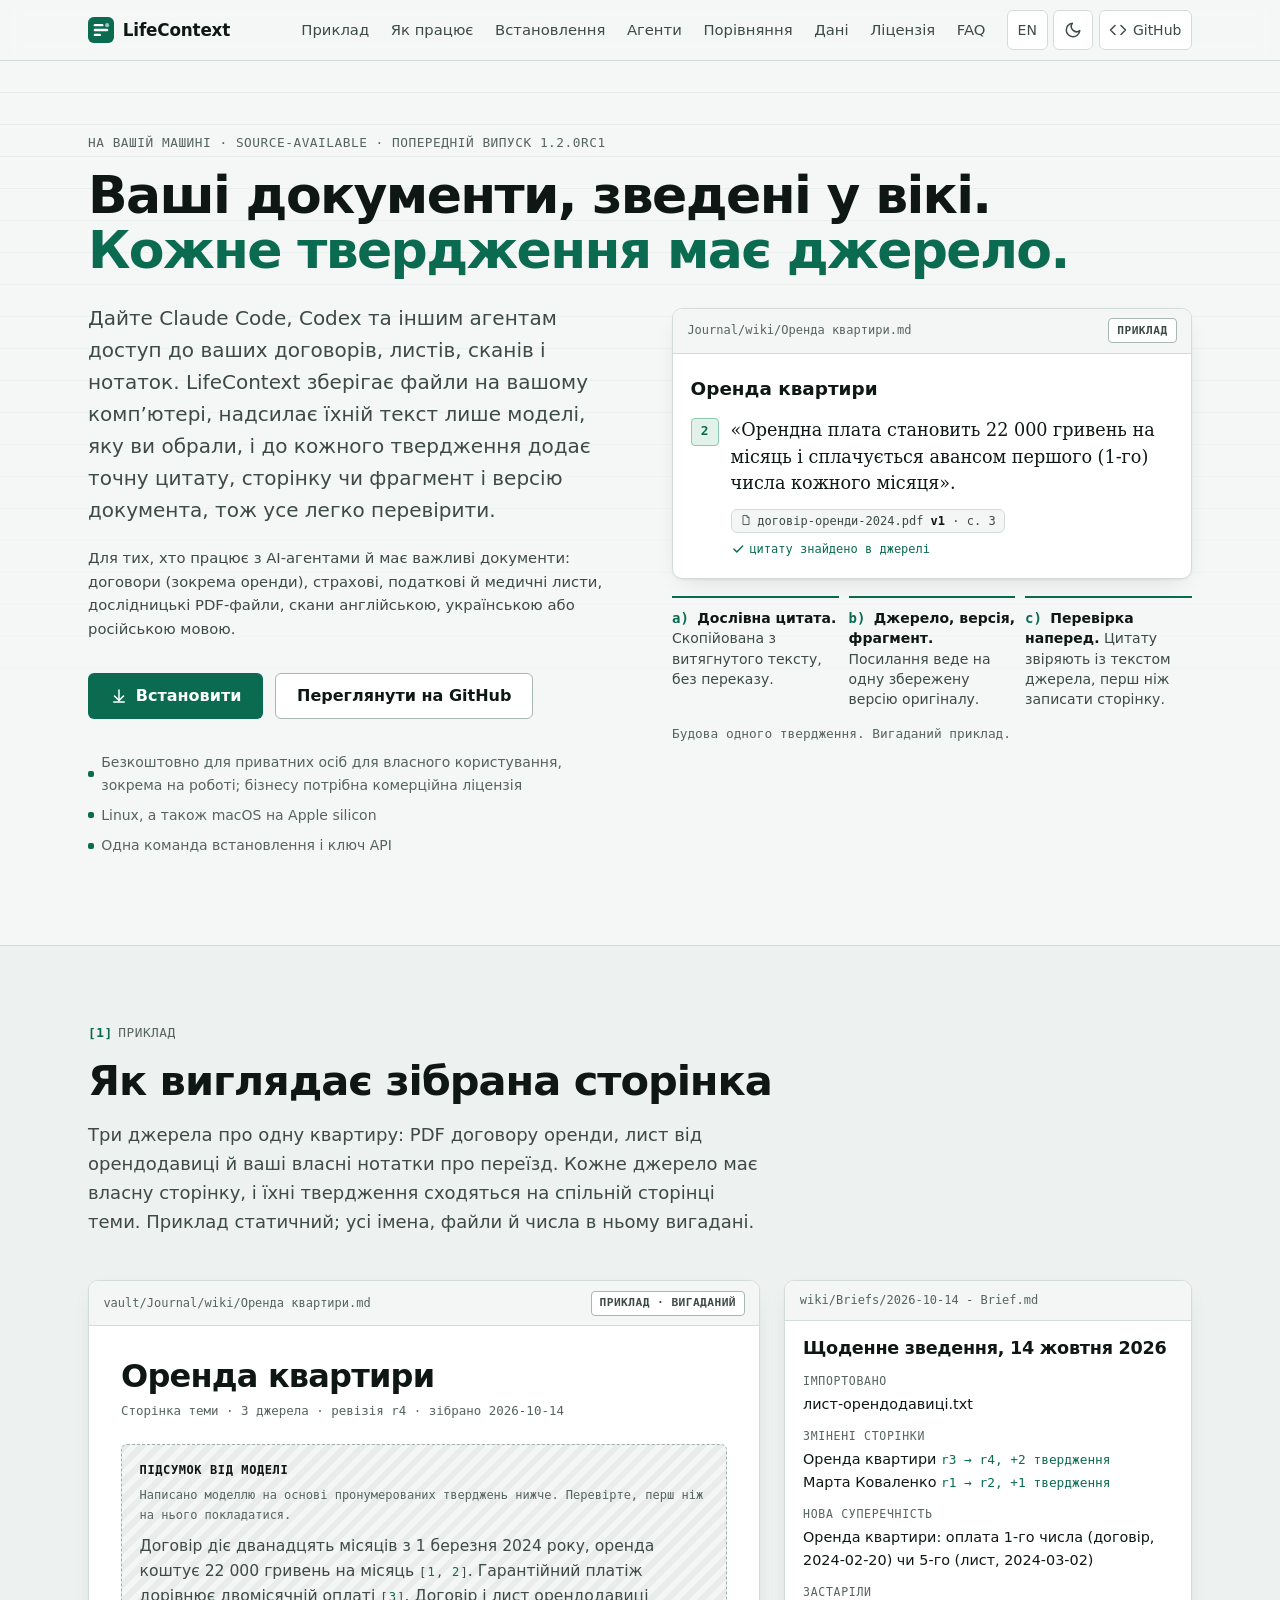
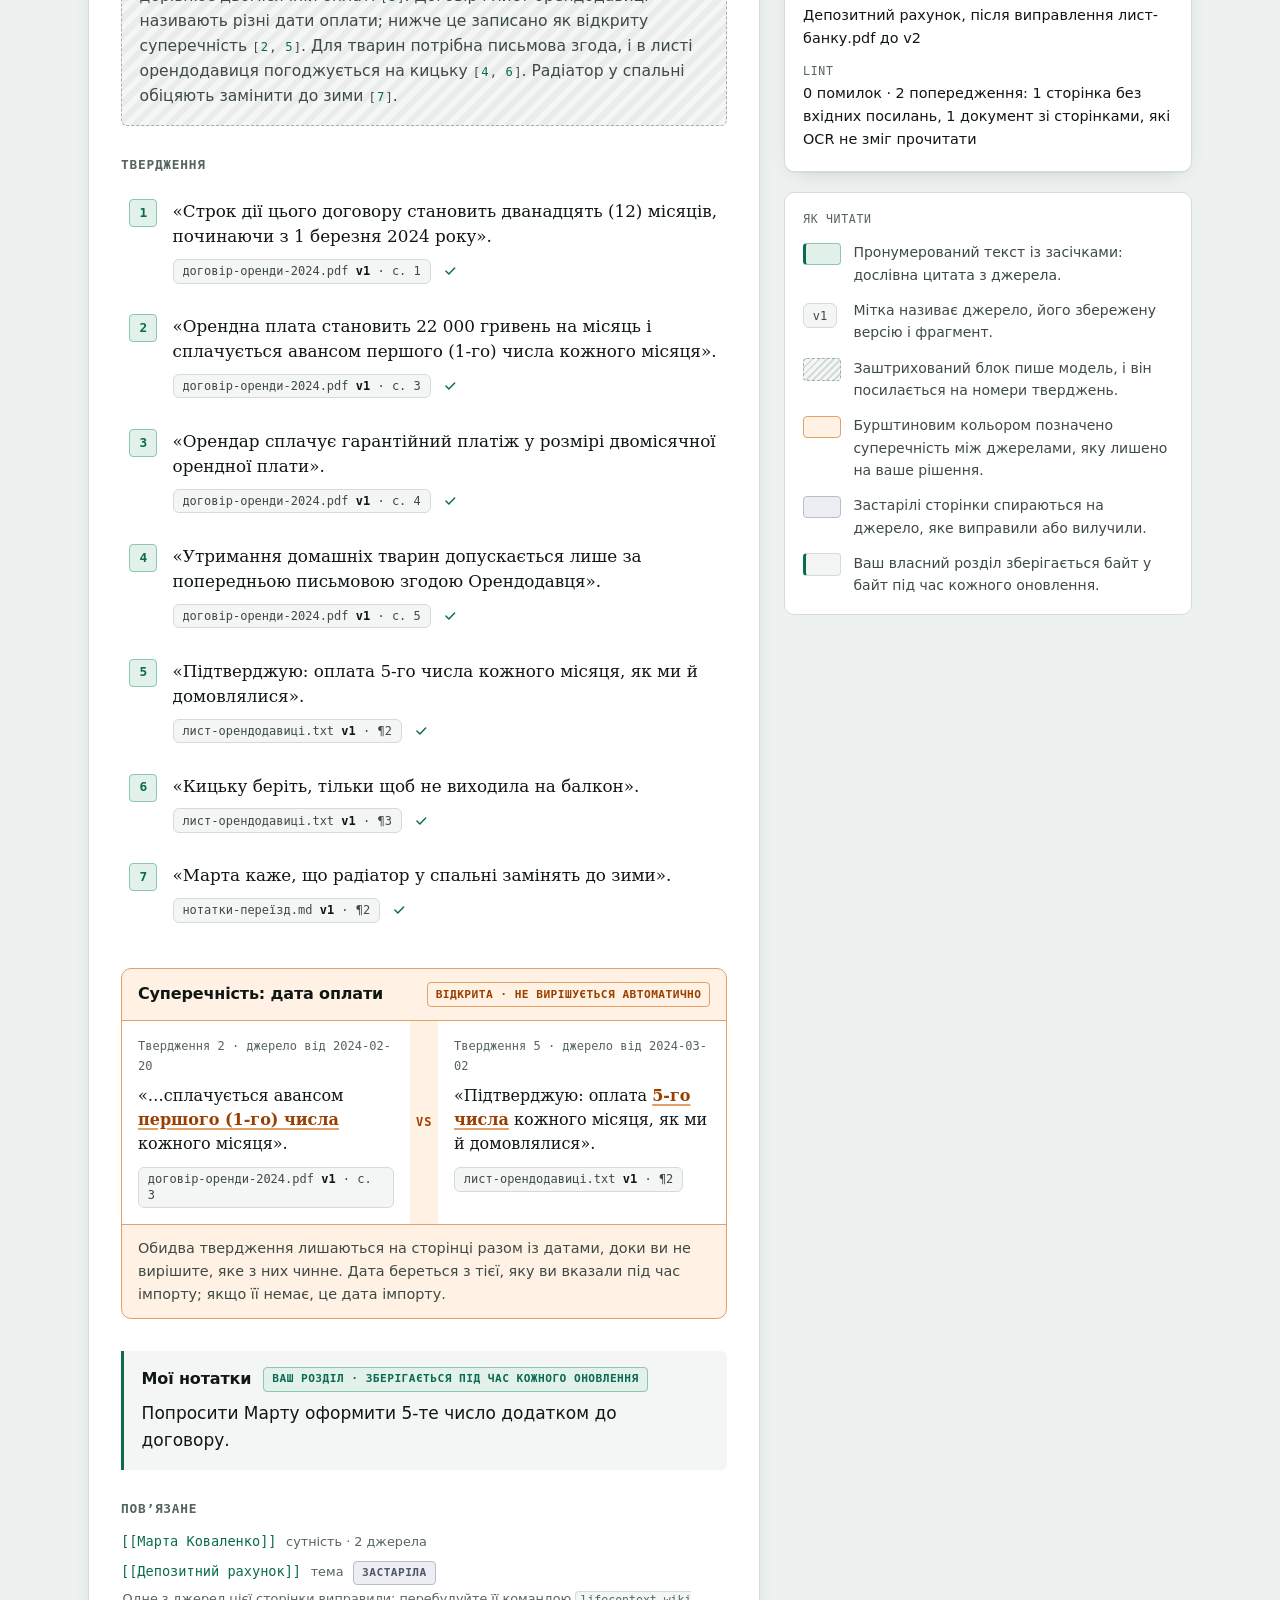
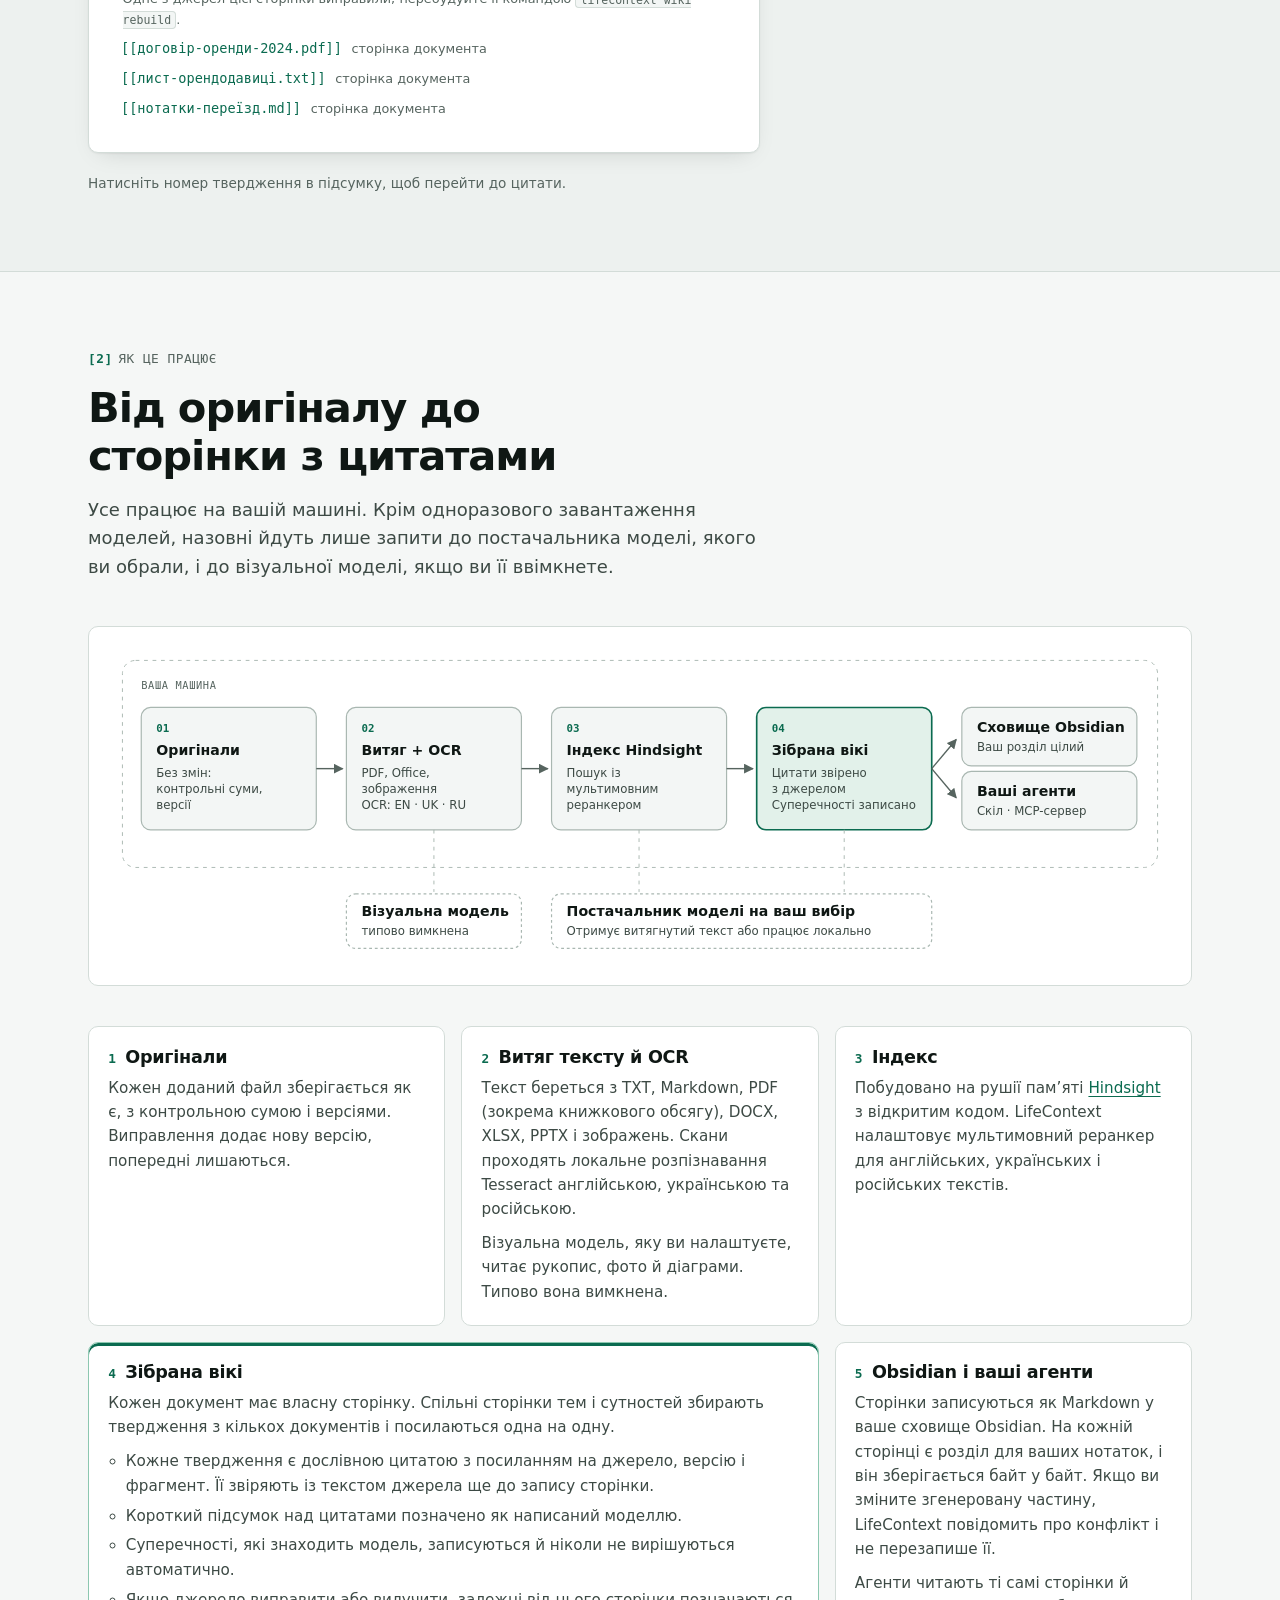
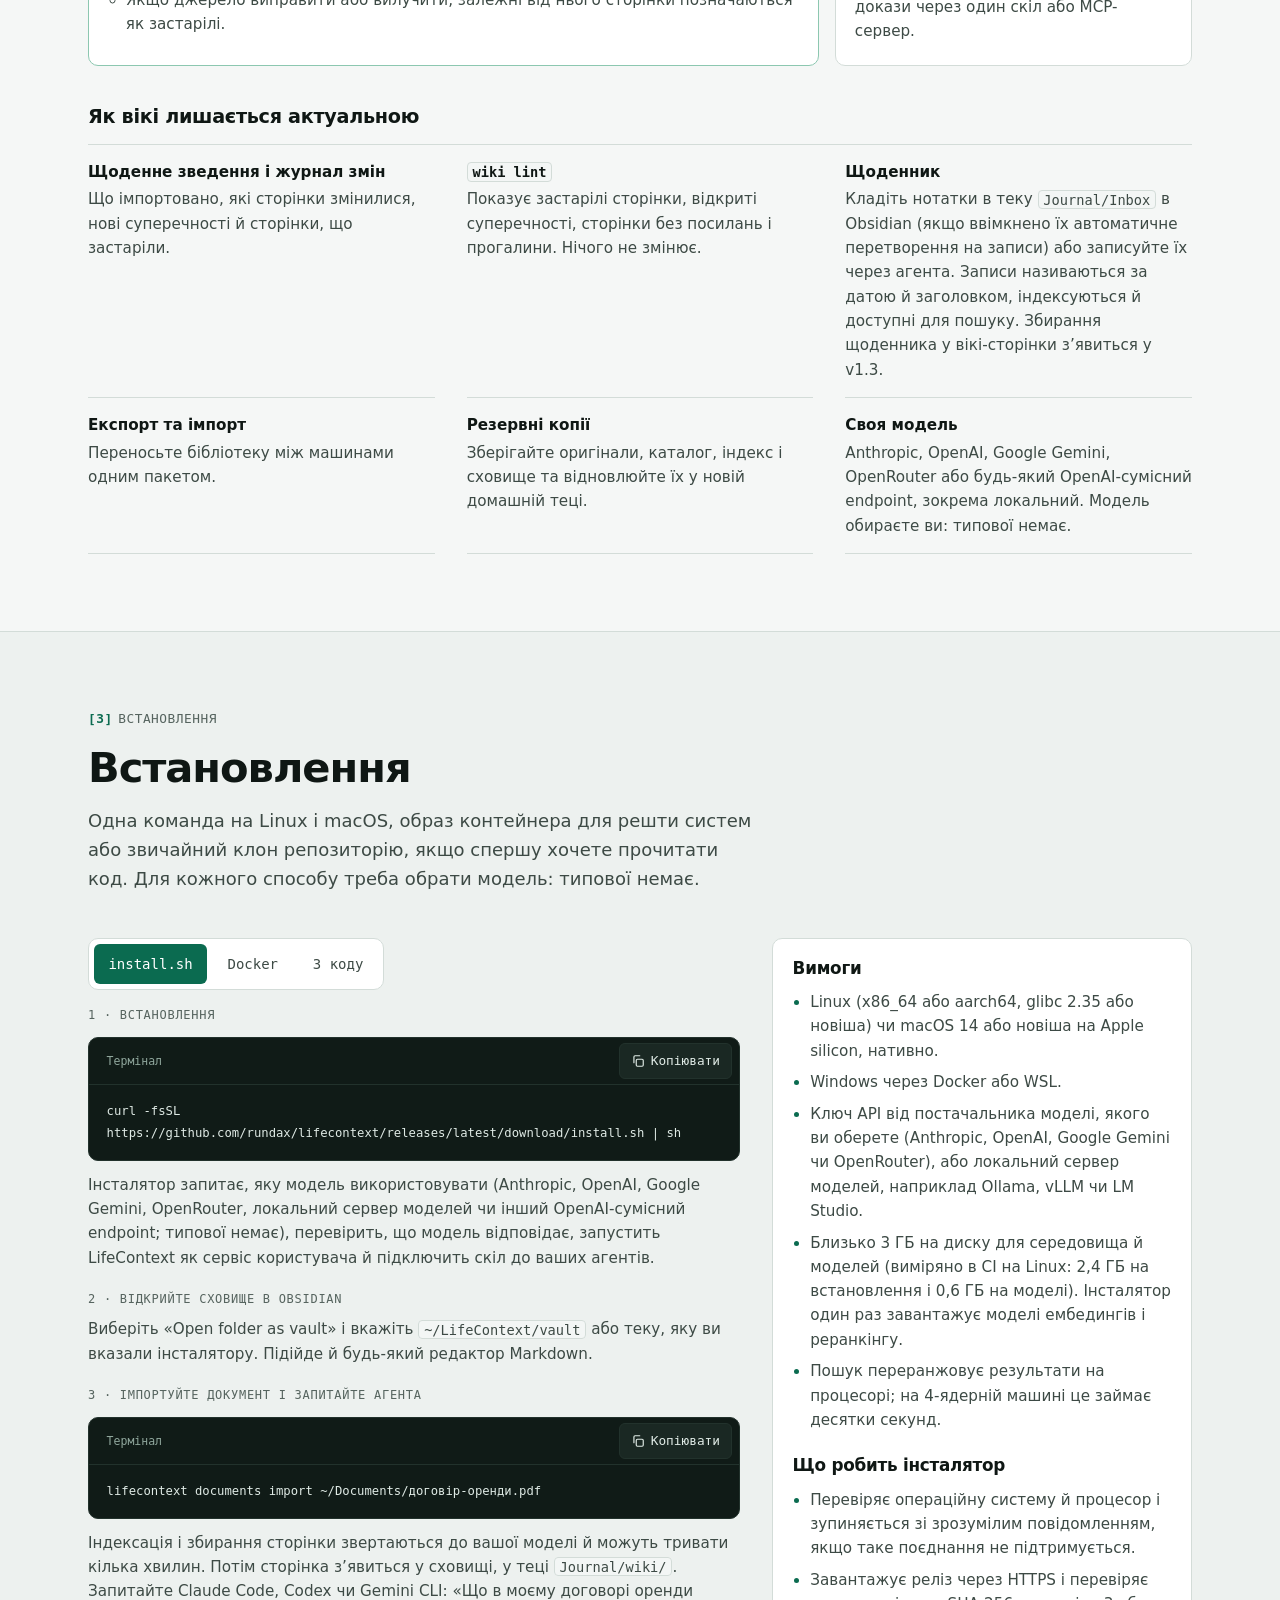
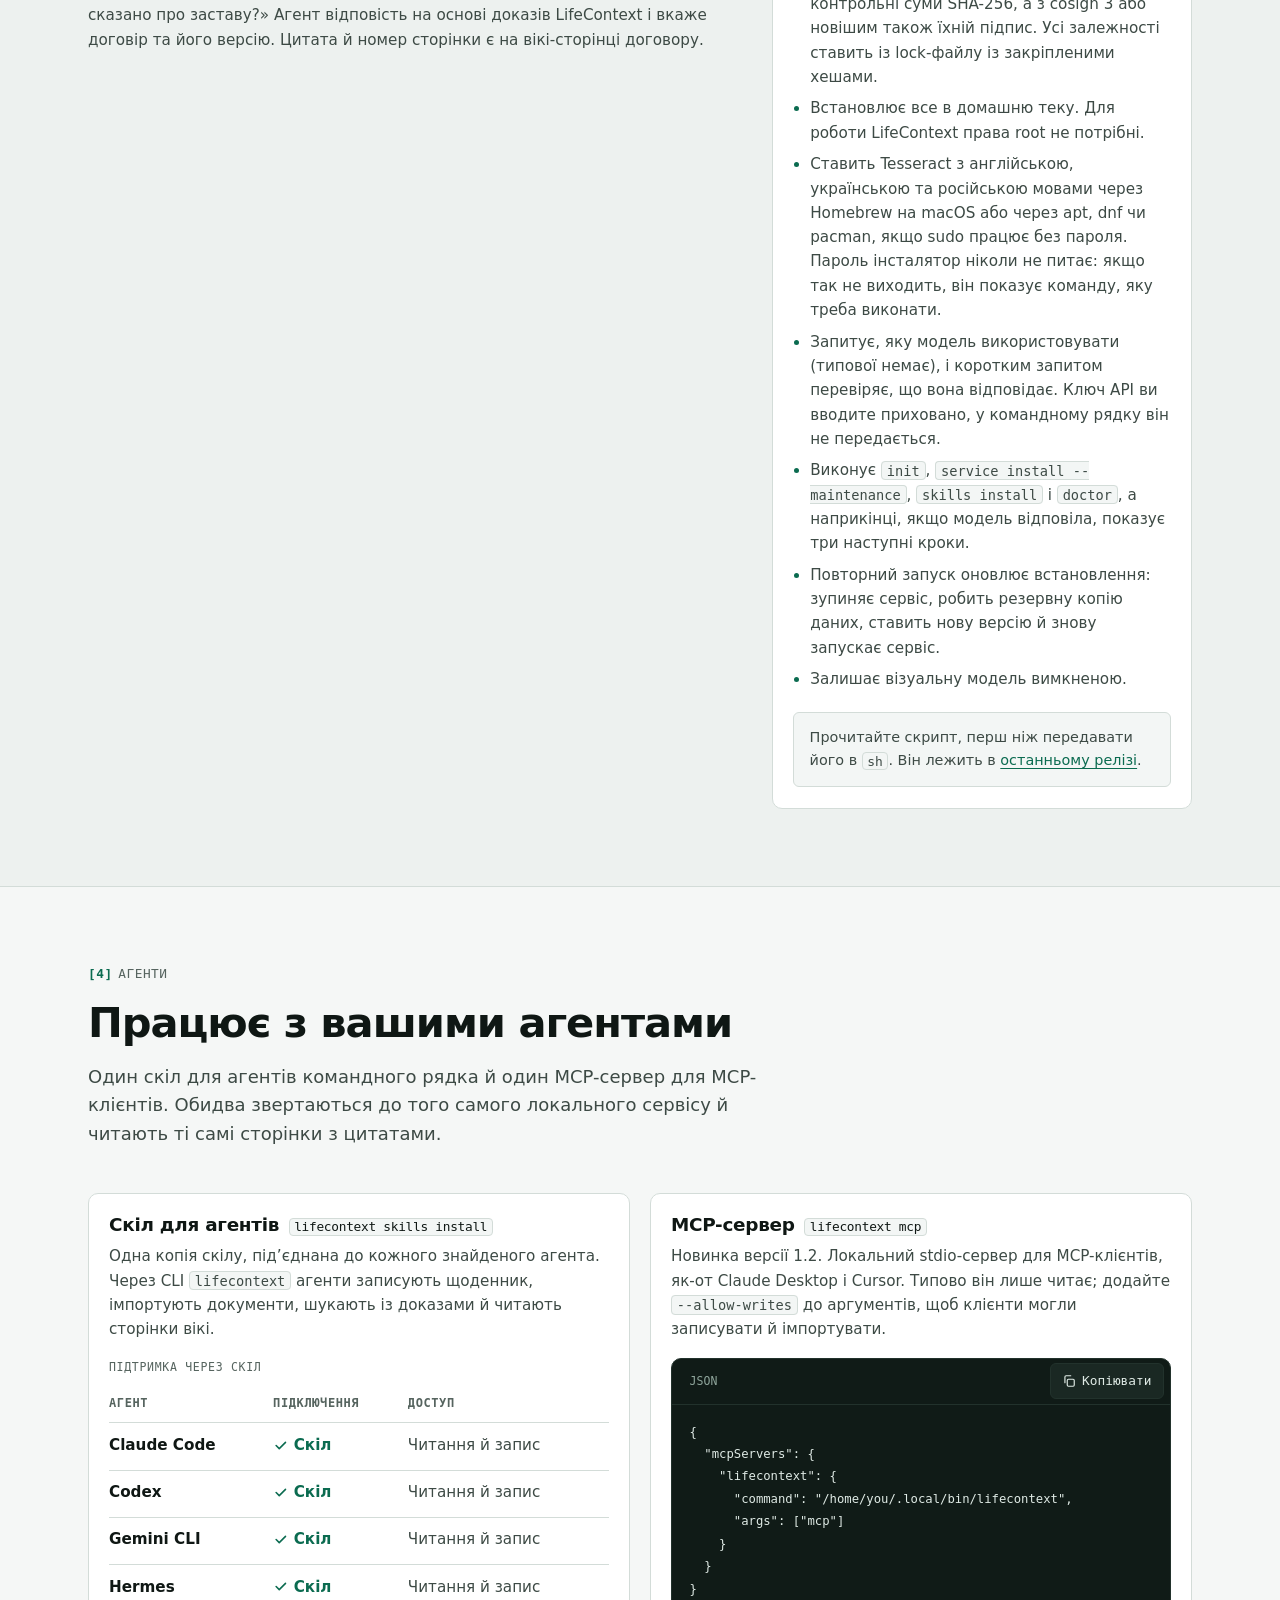
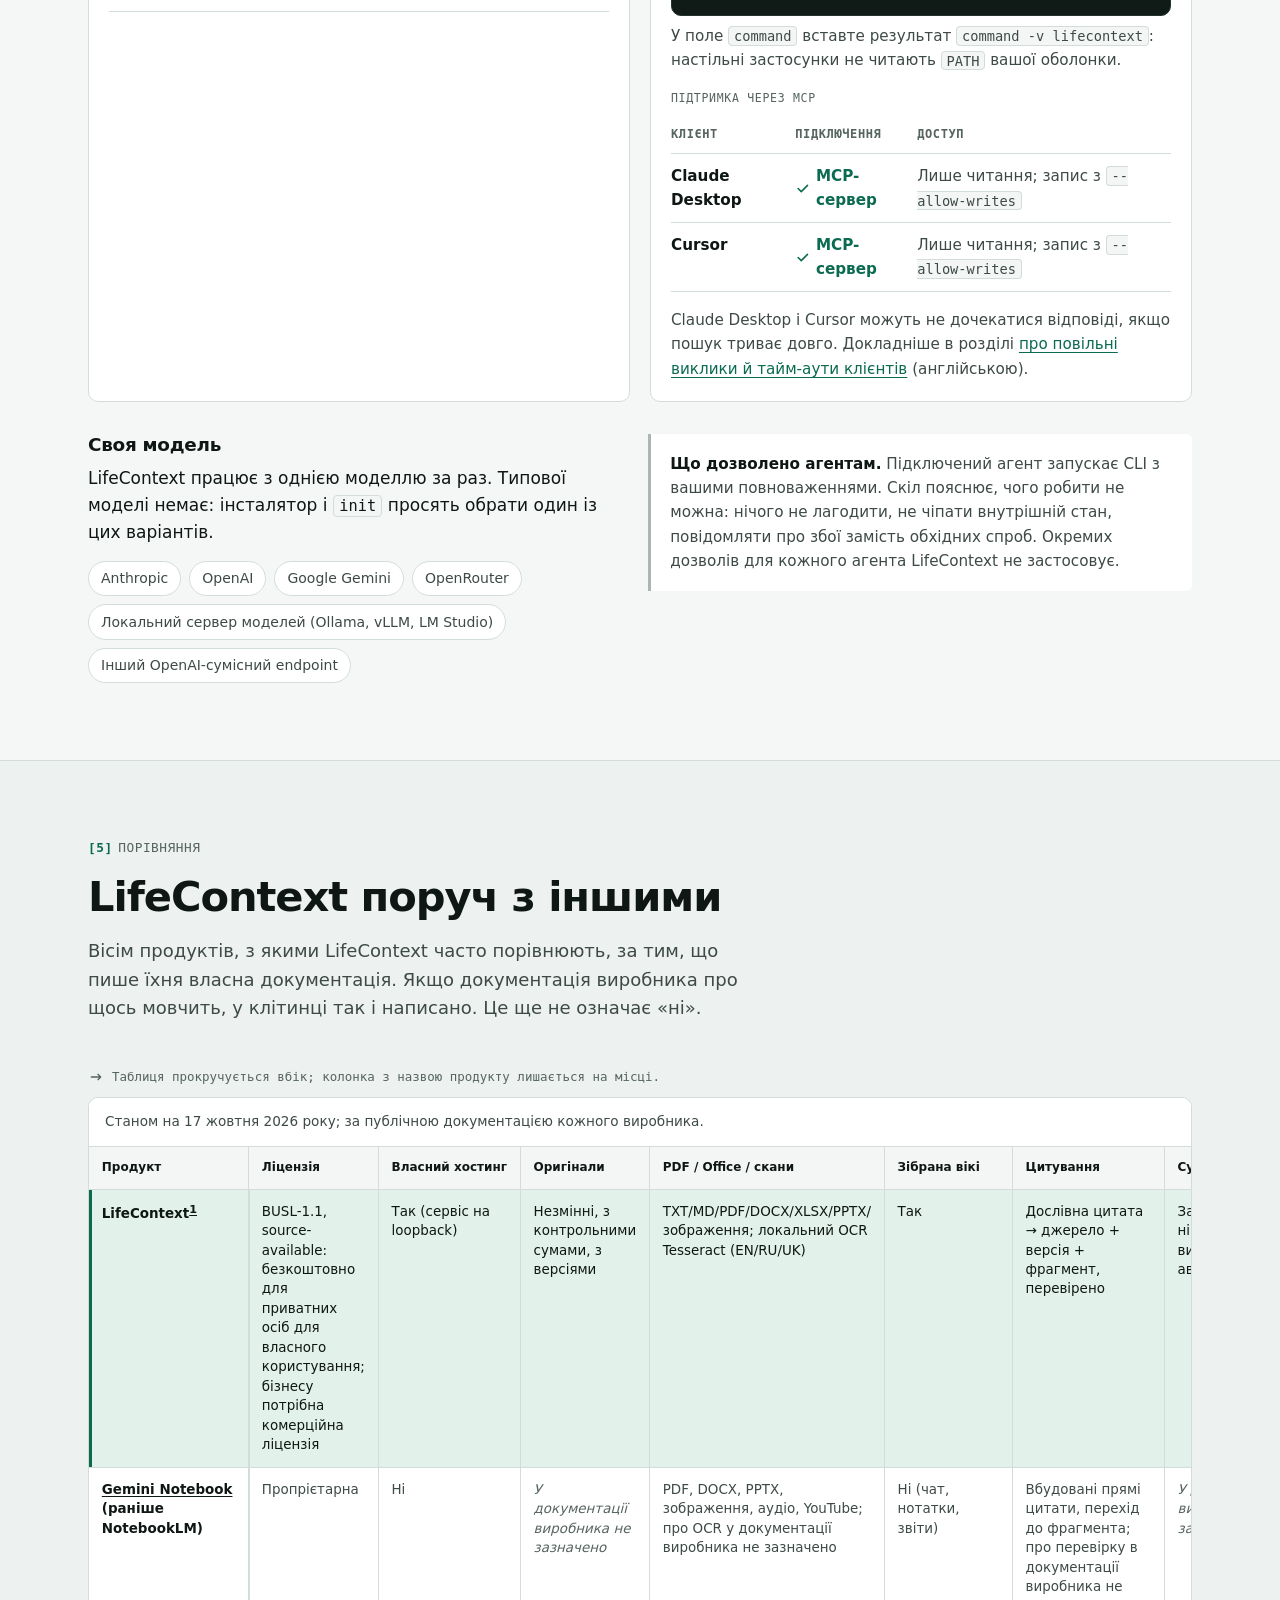
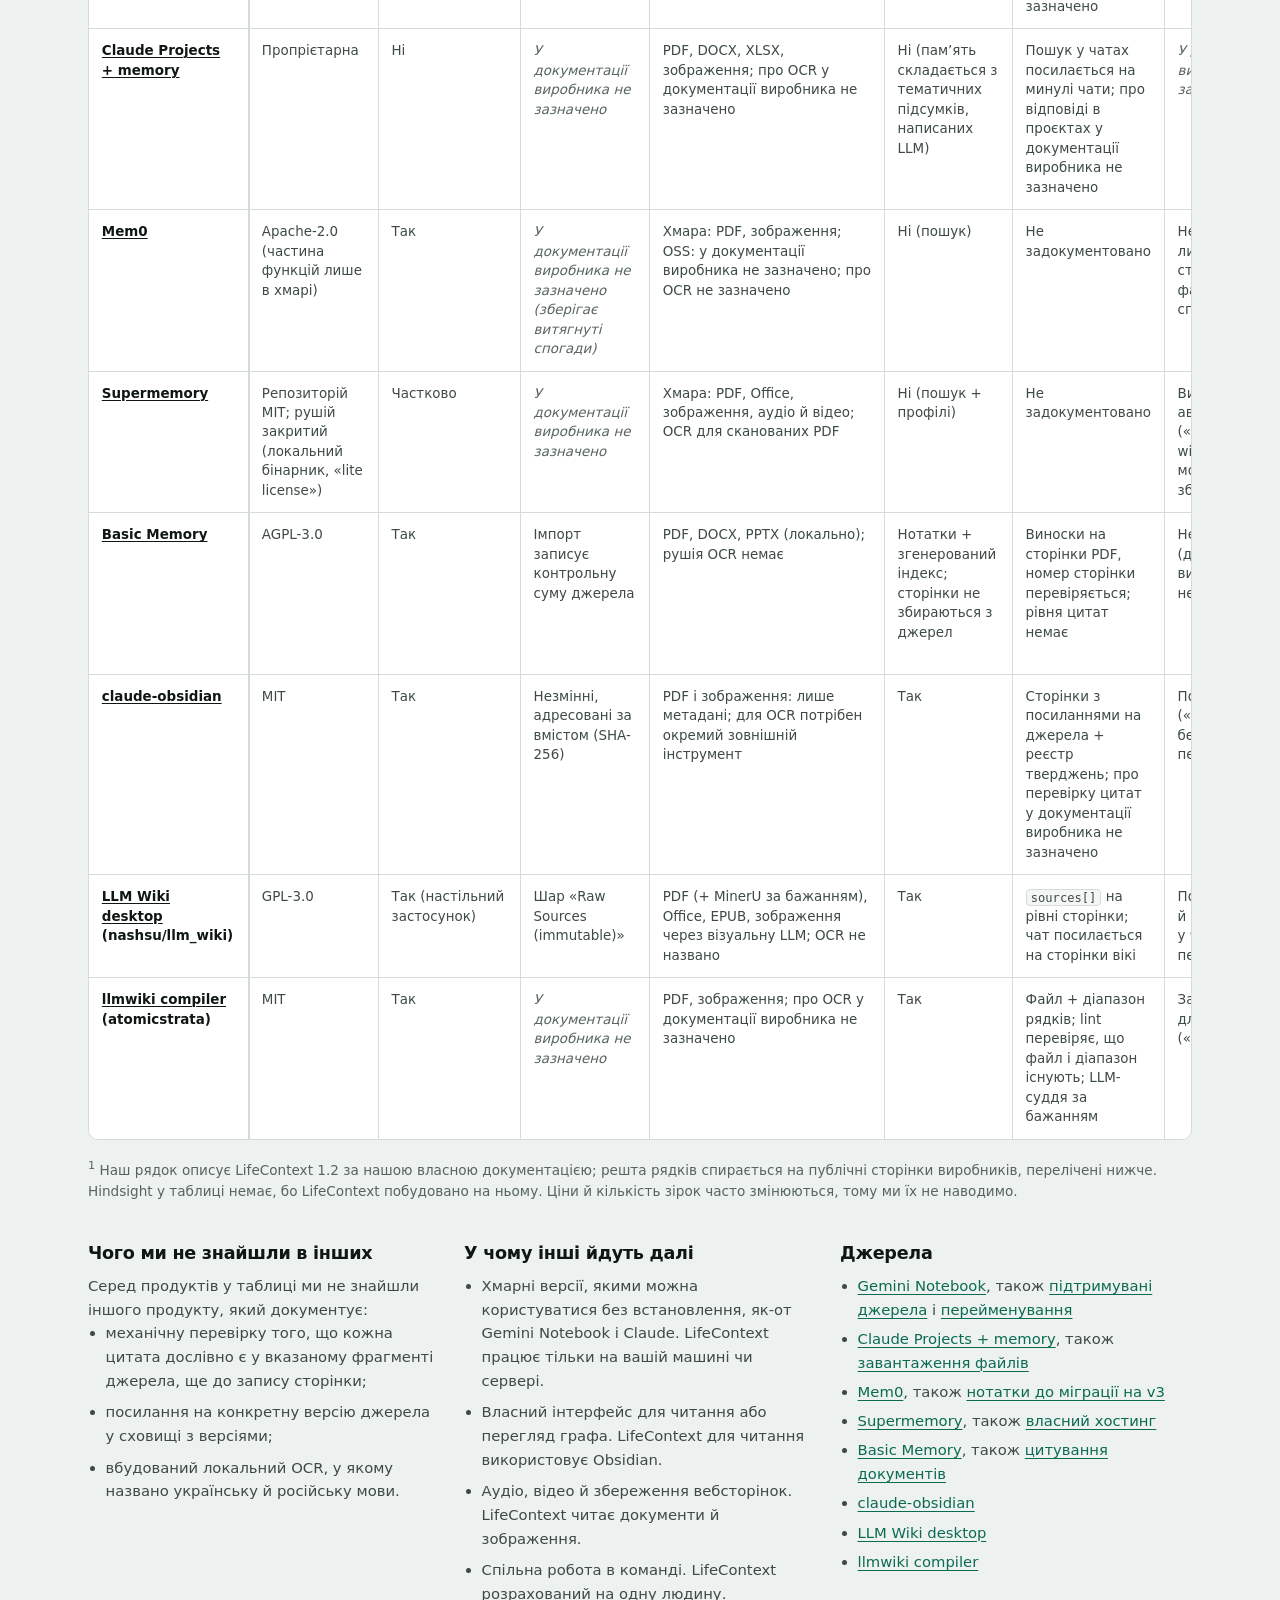
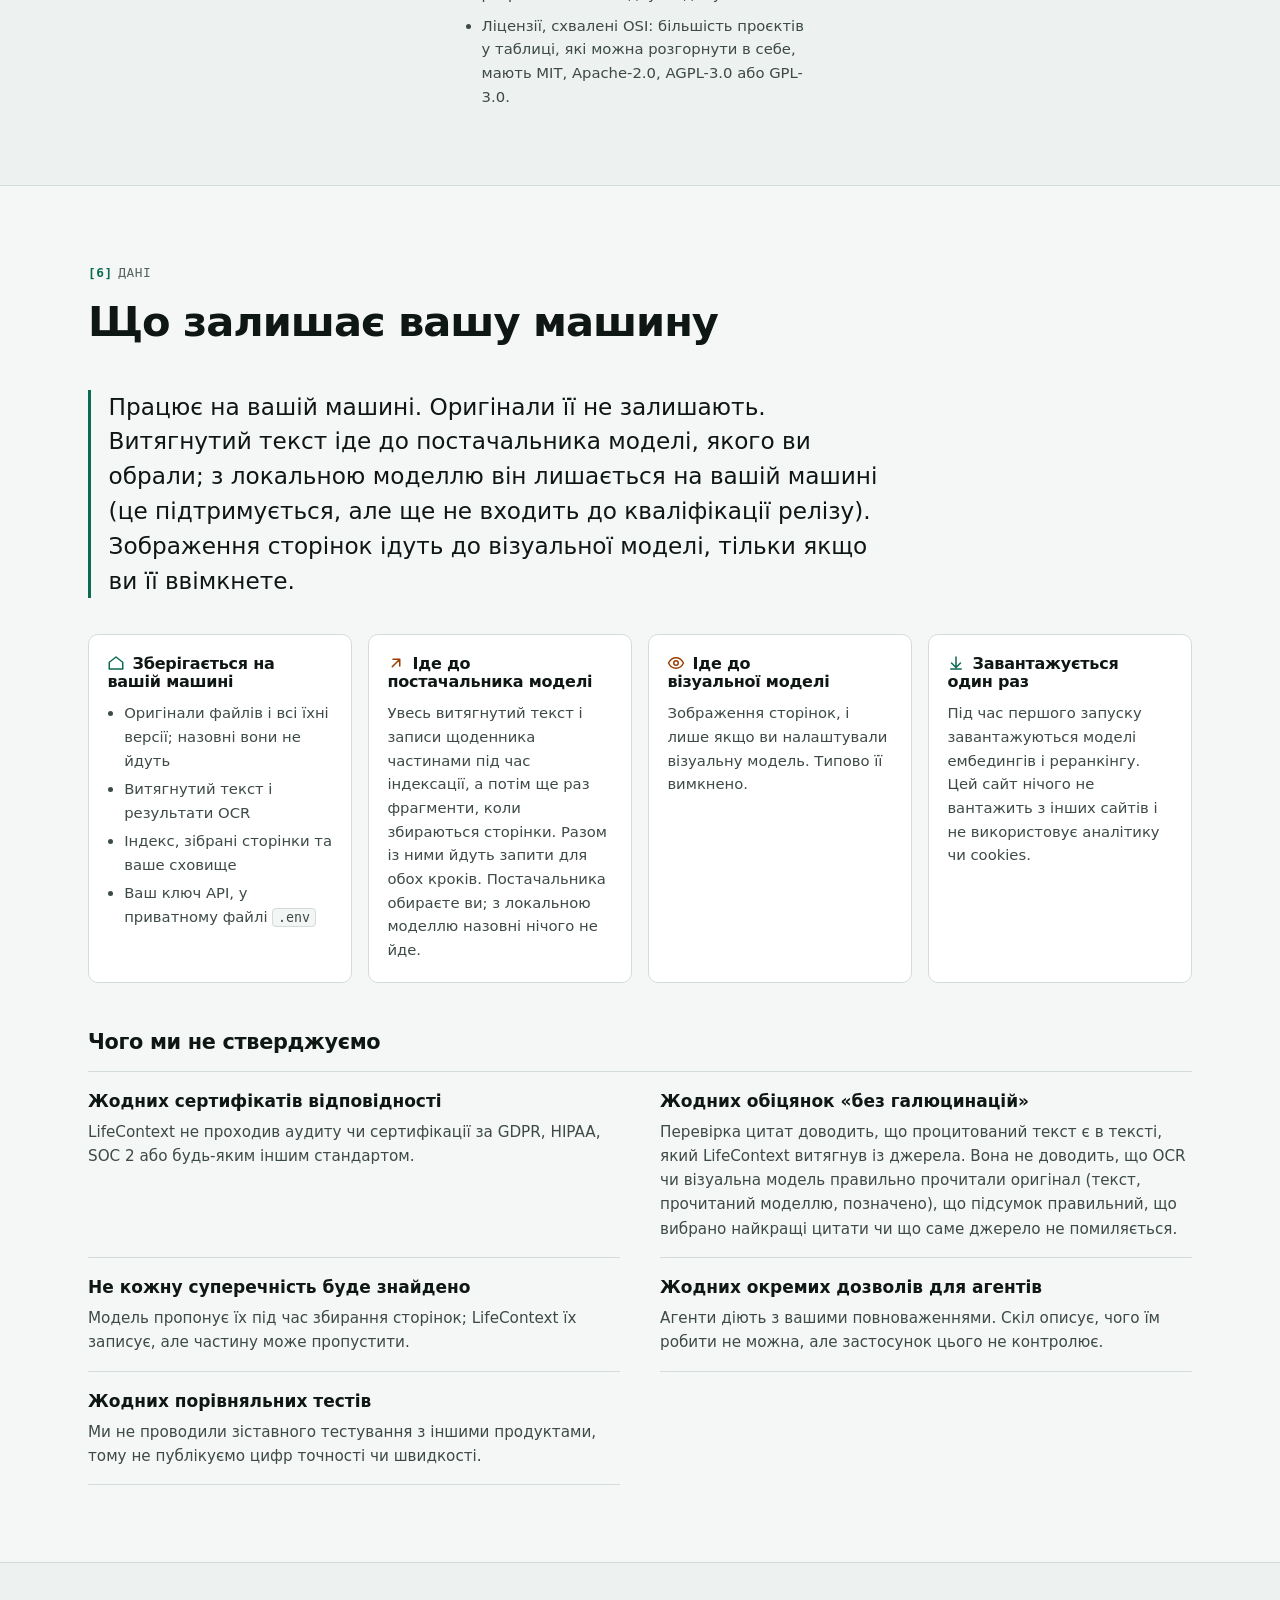
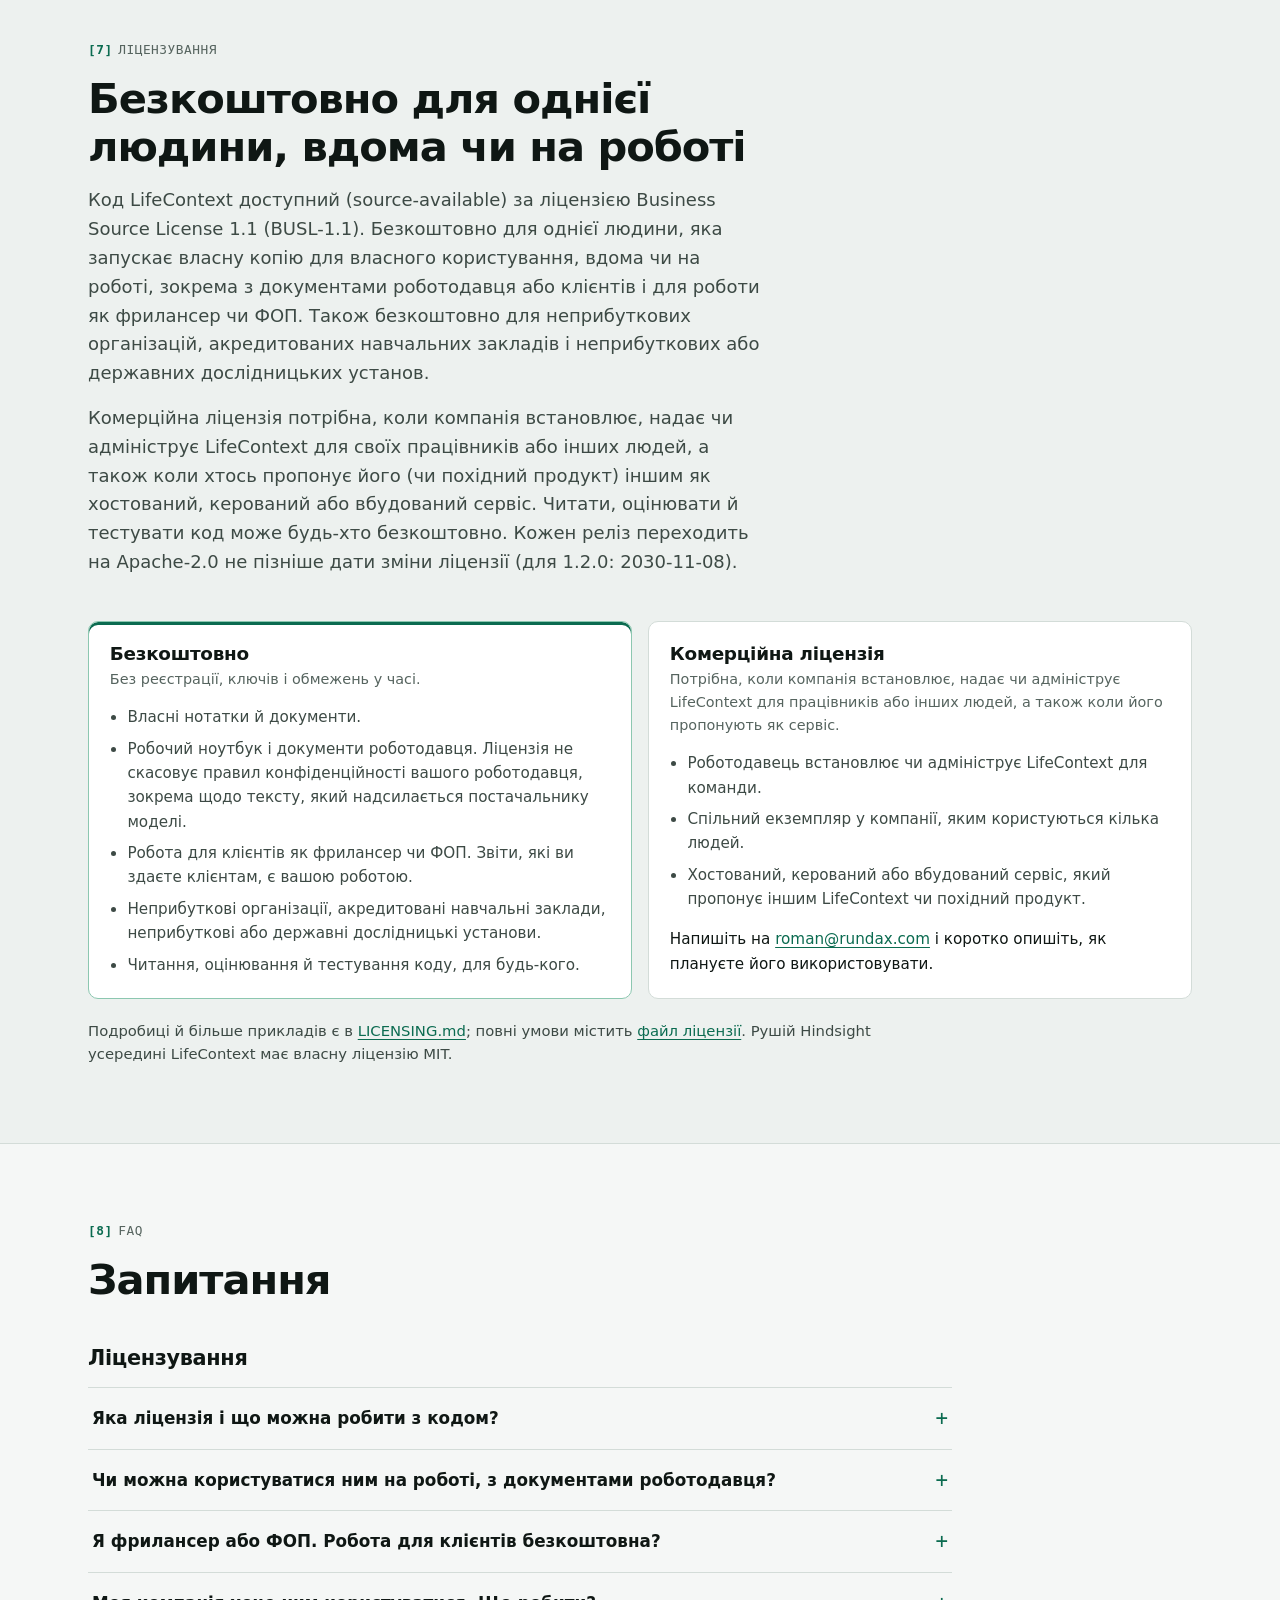
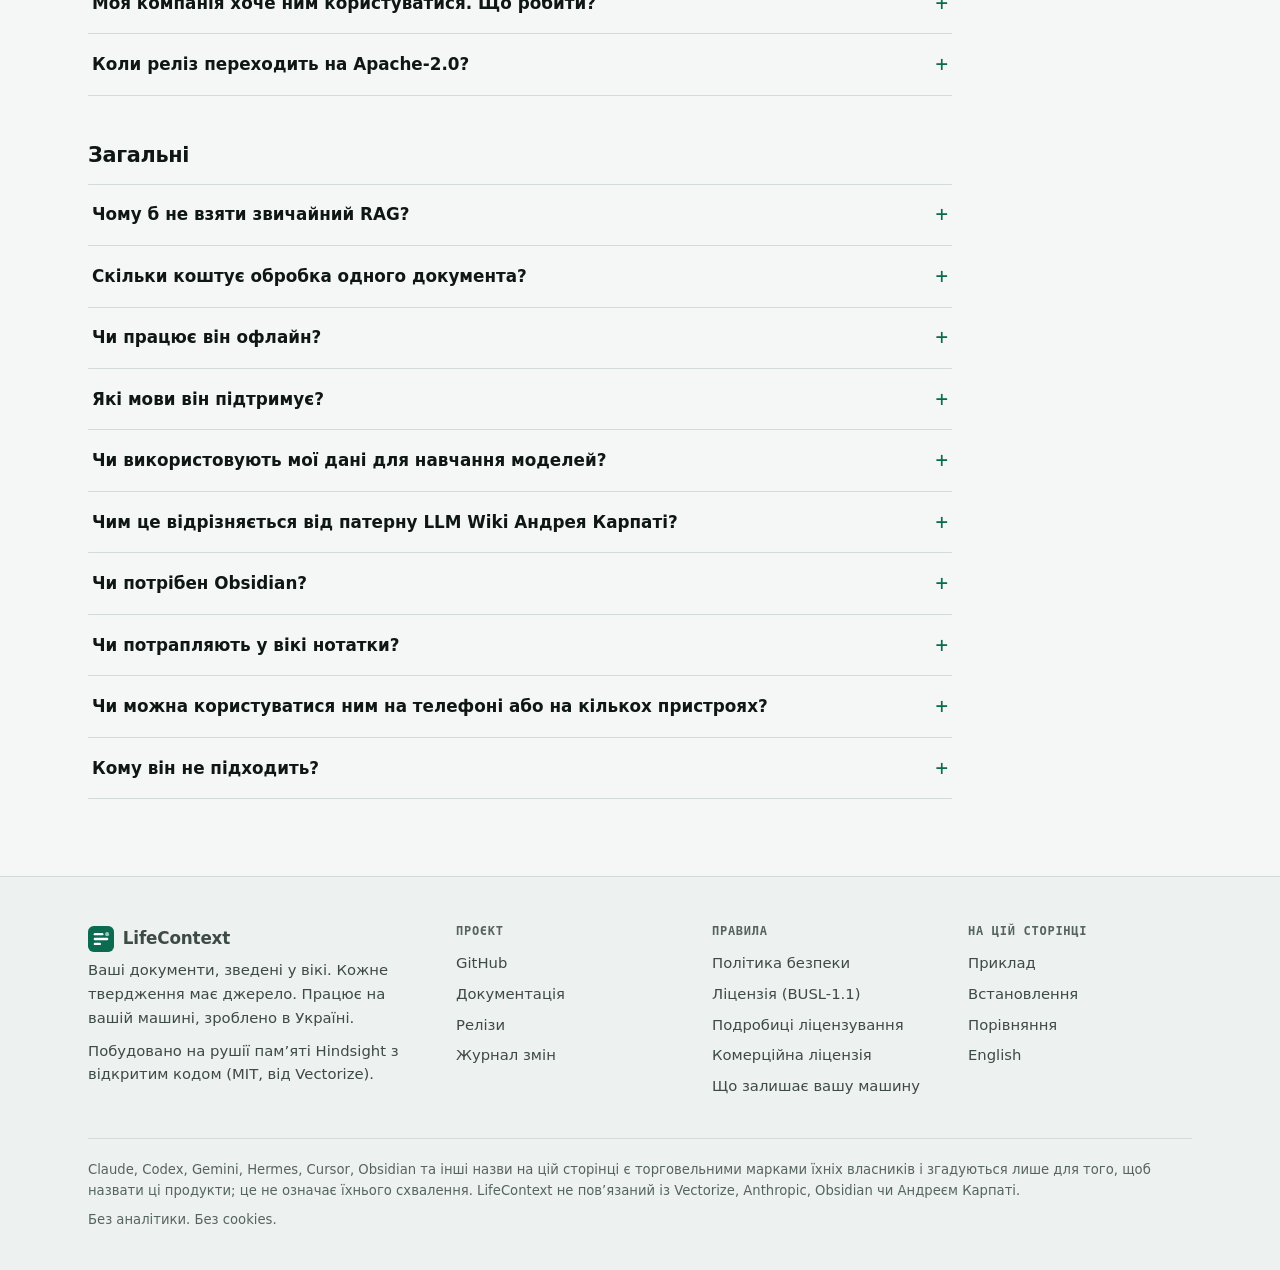
==== commit 31e4f81e: "Site: state the 1.2.0rc1 pre-release, say the Docker image is built locally, show the real Journal/w" ====
--- a/site/uk/index.html
+++ b/site/uk/index.html
@@ -86,7 +86,7 @@
 <section class="hero" aria-labelledby="hero-h">
   <div class="wrap hero-grid">
     <div class="hero-head">
-      <p class="eyebrow">На вашій машині · source-available · v1.2</p>
+      <p class="eyebrow">На вашій машині · source-available · попередній випуск 1.2.0rc1</p>
       <h1 id="hero-h">Ваші документи, зведені у вікі. <span class="accent-line">Кожне твердження має джерело.</span></h1>
     </div>
     <div class="hero-copy">
@@ -108,7 +108,7 @@
 
     <figure class="anatomy" aria-labelledby="anatomy-cap">
       <div class="anatomy-card">
-        <div class="card-bar"><span class="path">wiki/Topics/Оренда квартири.md</span><span class="badge badge-example">Приклад</span></div>
+        <div class="card-bar"><span class="path">Journal/wiki/Оренда квартири.md</span><span class="badge badge-example">Приклад</span></div>
         <div class="anatomy-body">
           <p class="anatomy-title">Оренда квартири</p>
           <div class="anatomy-claim">
@@ -143,7 +143,7 @@
 
     <div class="demo">
       <article class="note" aria-labelledby="note-title">
-        <div class="card-bar"><span class="path">vault/wiki/Topics/Оренда квартири.md</span><span class="badge badge-example">Приклад · вигаданий</span></div>
+        <div class="card-bar"><span class="path">vault/Journal/wiki/Оренда квартири.md</span><span class="badge badge-example">Приклад · вигаданий</span></div>
         <div class="note-body">
           <h3 id="note-title">Оренда квартири</h3>
           <p class="note-meta">Сторінка теми · 3 джерела · ревізія r4 · зібрано 2026-10-14</p>
@@ -475,6 +475,7 @@
         <div class="panel" role="tabpanel" id="panel-docker" aria-labelledby="tab-docker">
           <h3 class="panel-title">Docker</h3>
           <p>Образ містить Tesseract з англійською, українською та російською мовами й локальні моделі та працює від непривілейованого користувача. Порт назовні не відкривається: сервіс слухає loopback усередині контейнера, і ви звертаєтеся до нього через <code>docker exec</code>. Ключ лежить у секреті Compose і в образ не потрапляє. Решта налаштувань застосовується під час першого запуску. Вкажіть постачальника й модель, які ви обрали: типових значень немає, і без них контейнер чекає та пише в журнал, якої змінної бракує.</p>
+          <p>Поки 1.2.0rc1 лишається попереднім випуском, образ не опубліковано. Перед запуском зберіть його з клону репозиторію командою <code>docker compose build</code> (близько 3 ГБ).</p>
           <p class="step-label">compose.yaml</p>
           <div class="code">
             <div class="code-head"><span>compose.yaml</span><button class="copy" type="button" data-copy="code-compose" aria-label="Копіювати compose.yaml" data-done="Скопійовано" data-manual="Натисніть Ctrl+C (⌘C на Mac)" hidden><svg viewBox="0 0 24 24" fill="none" stroke="currentColor" stroke-width="2" stroke-linecap="round" stroke-linejoin="round" aria-hidden="true" focusable="false"><rect x="9" y="9" width="12" height="12" rx="2"/><path d="M5 15V5a2 2 0 0 1 2-2h8"/></svg><span data-label>Копіювати</span></button></div>
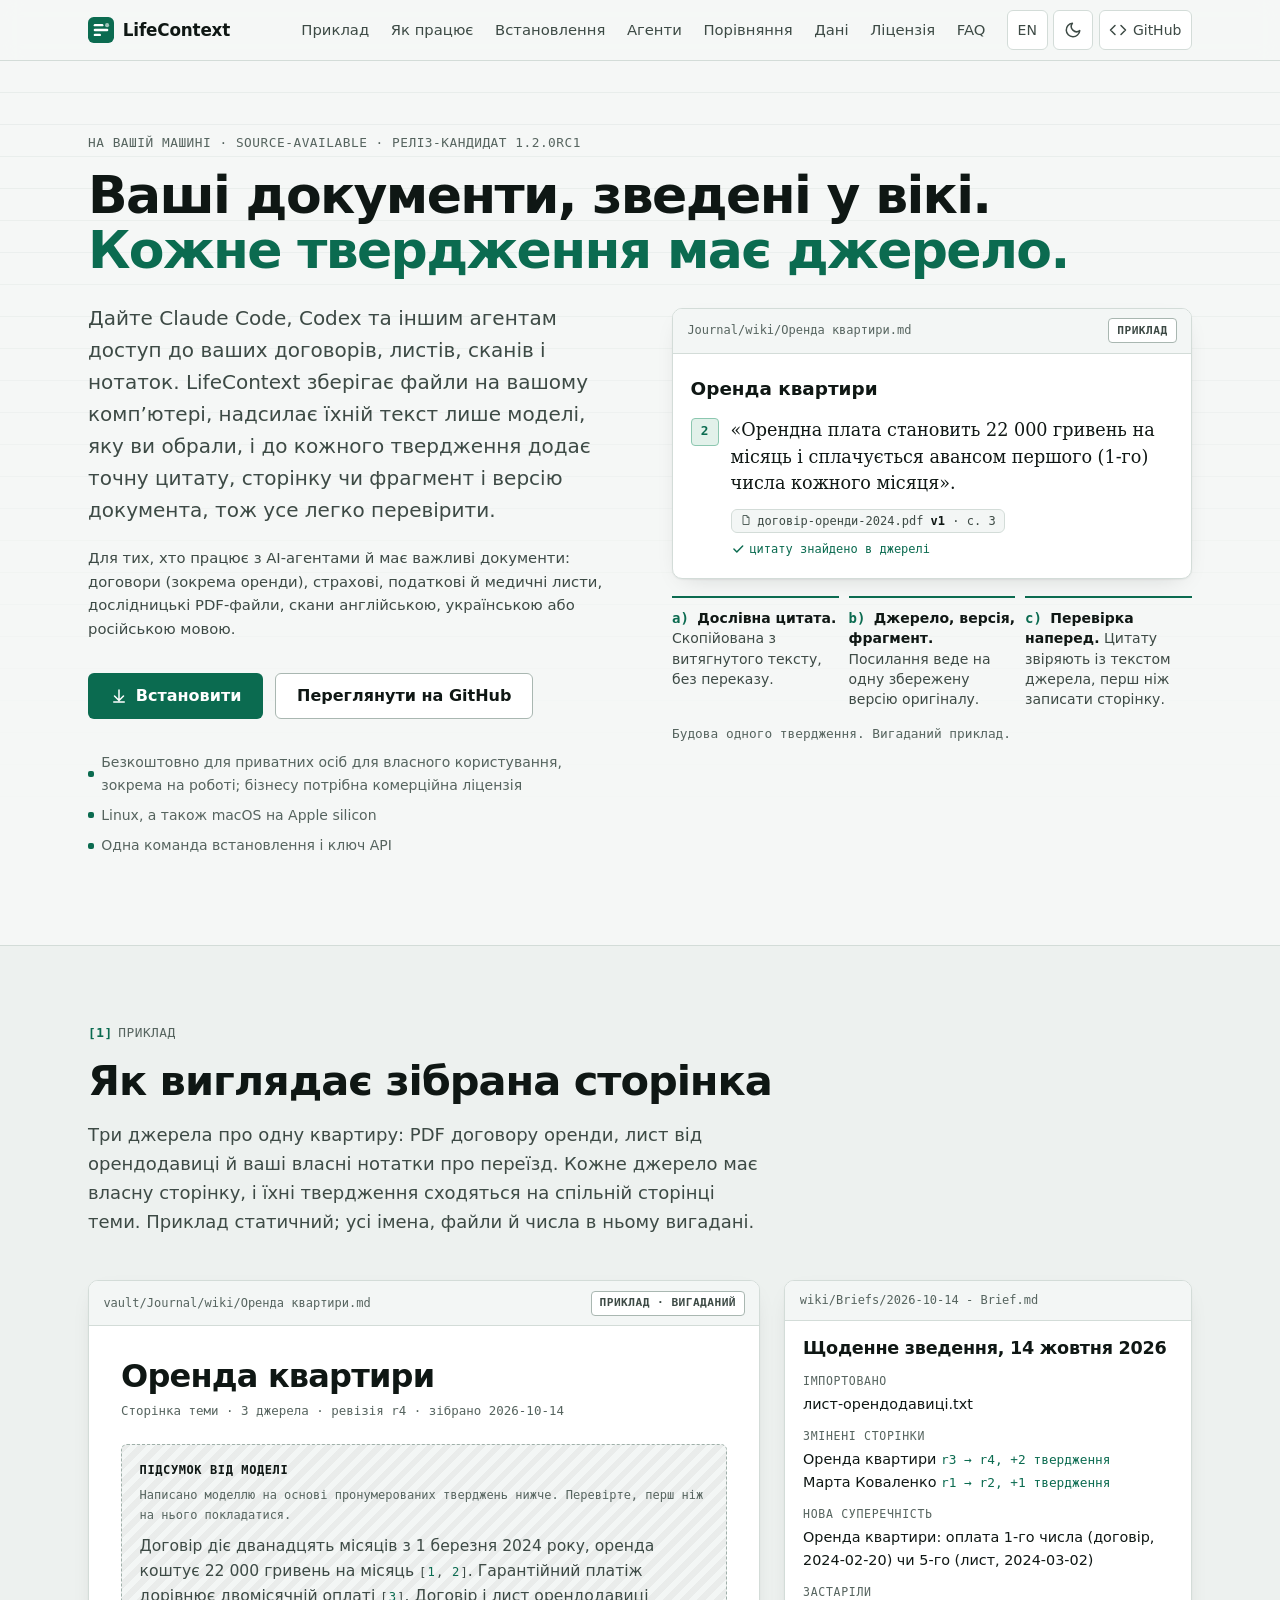
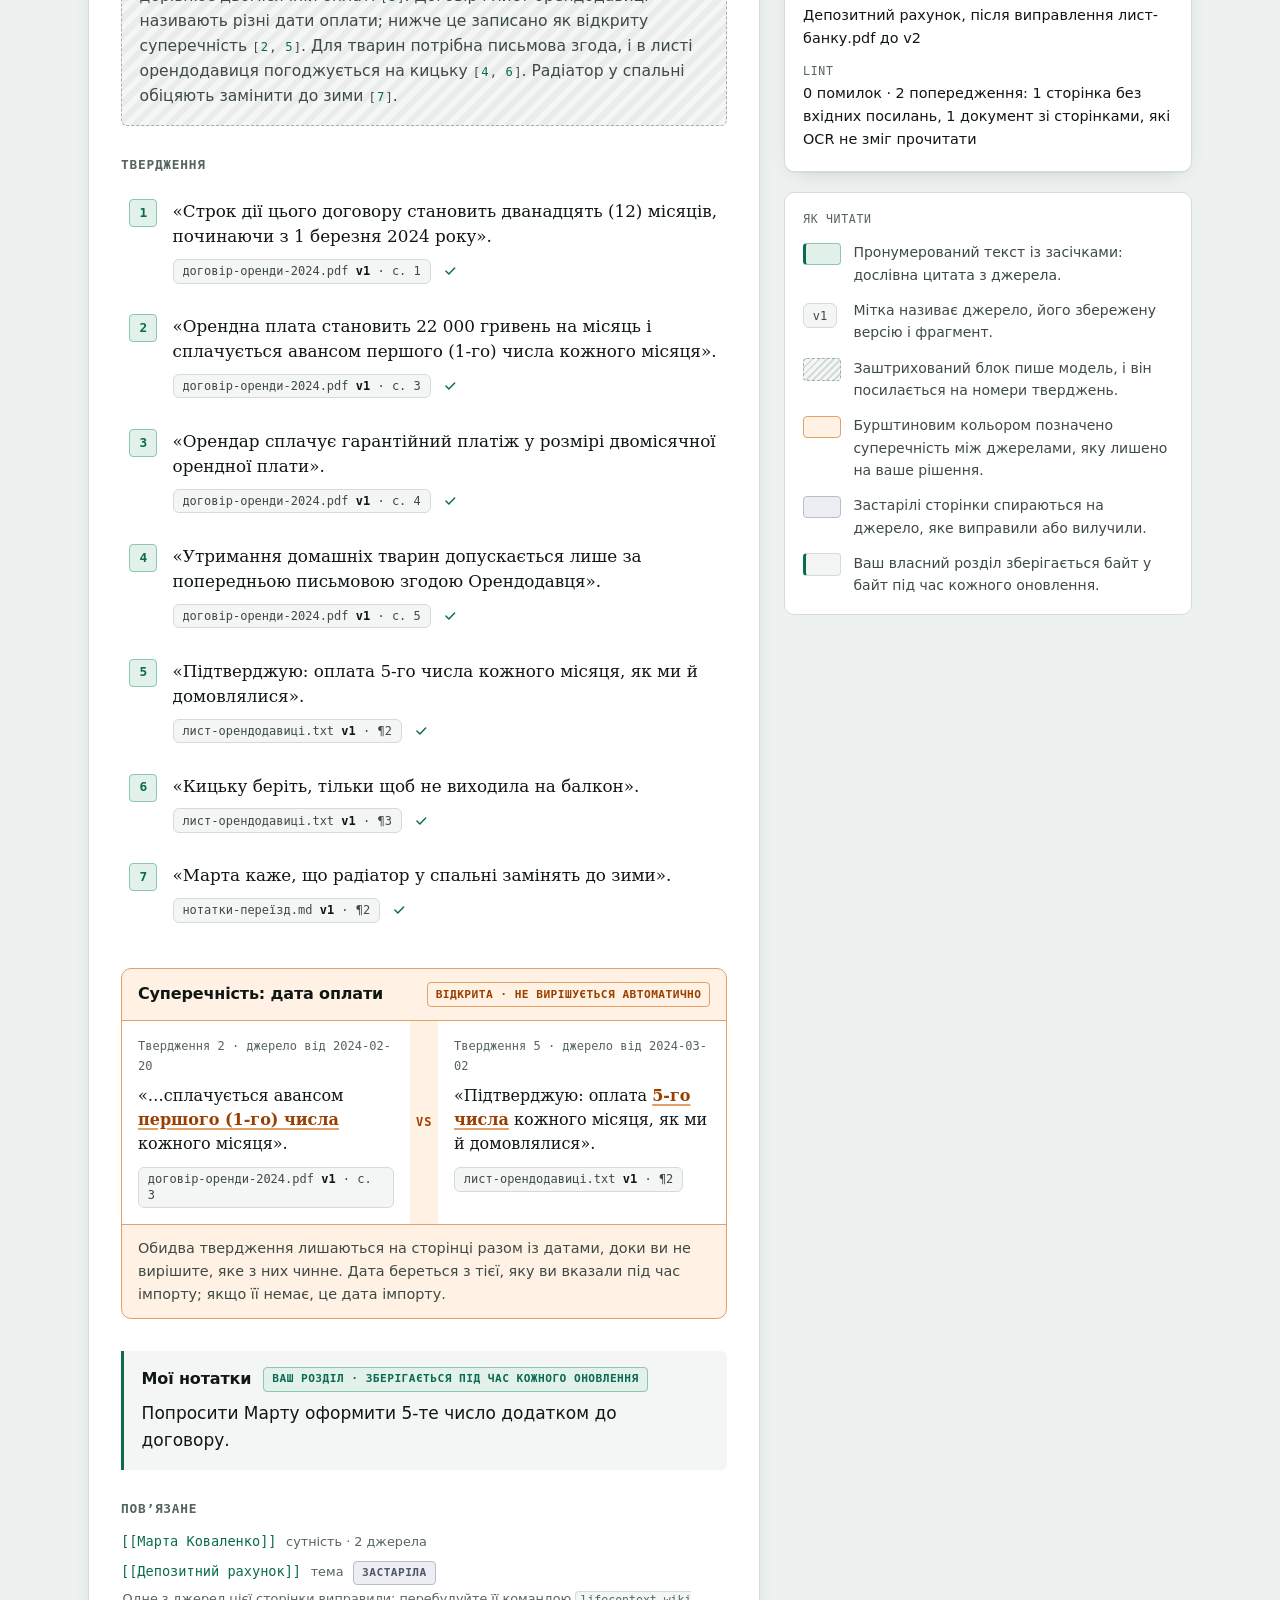
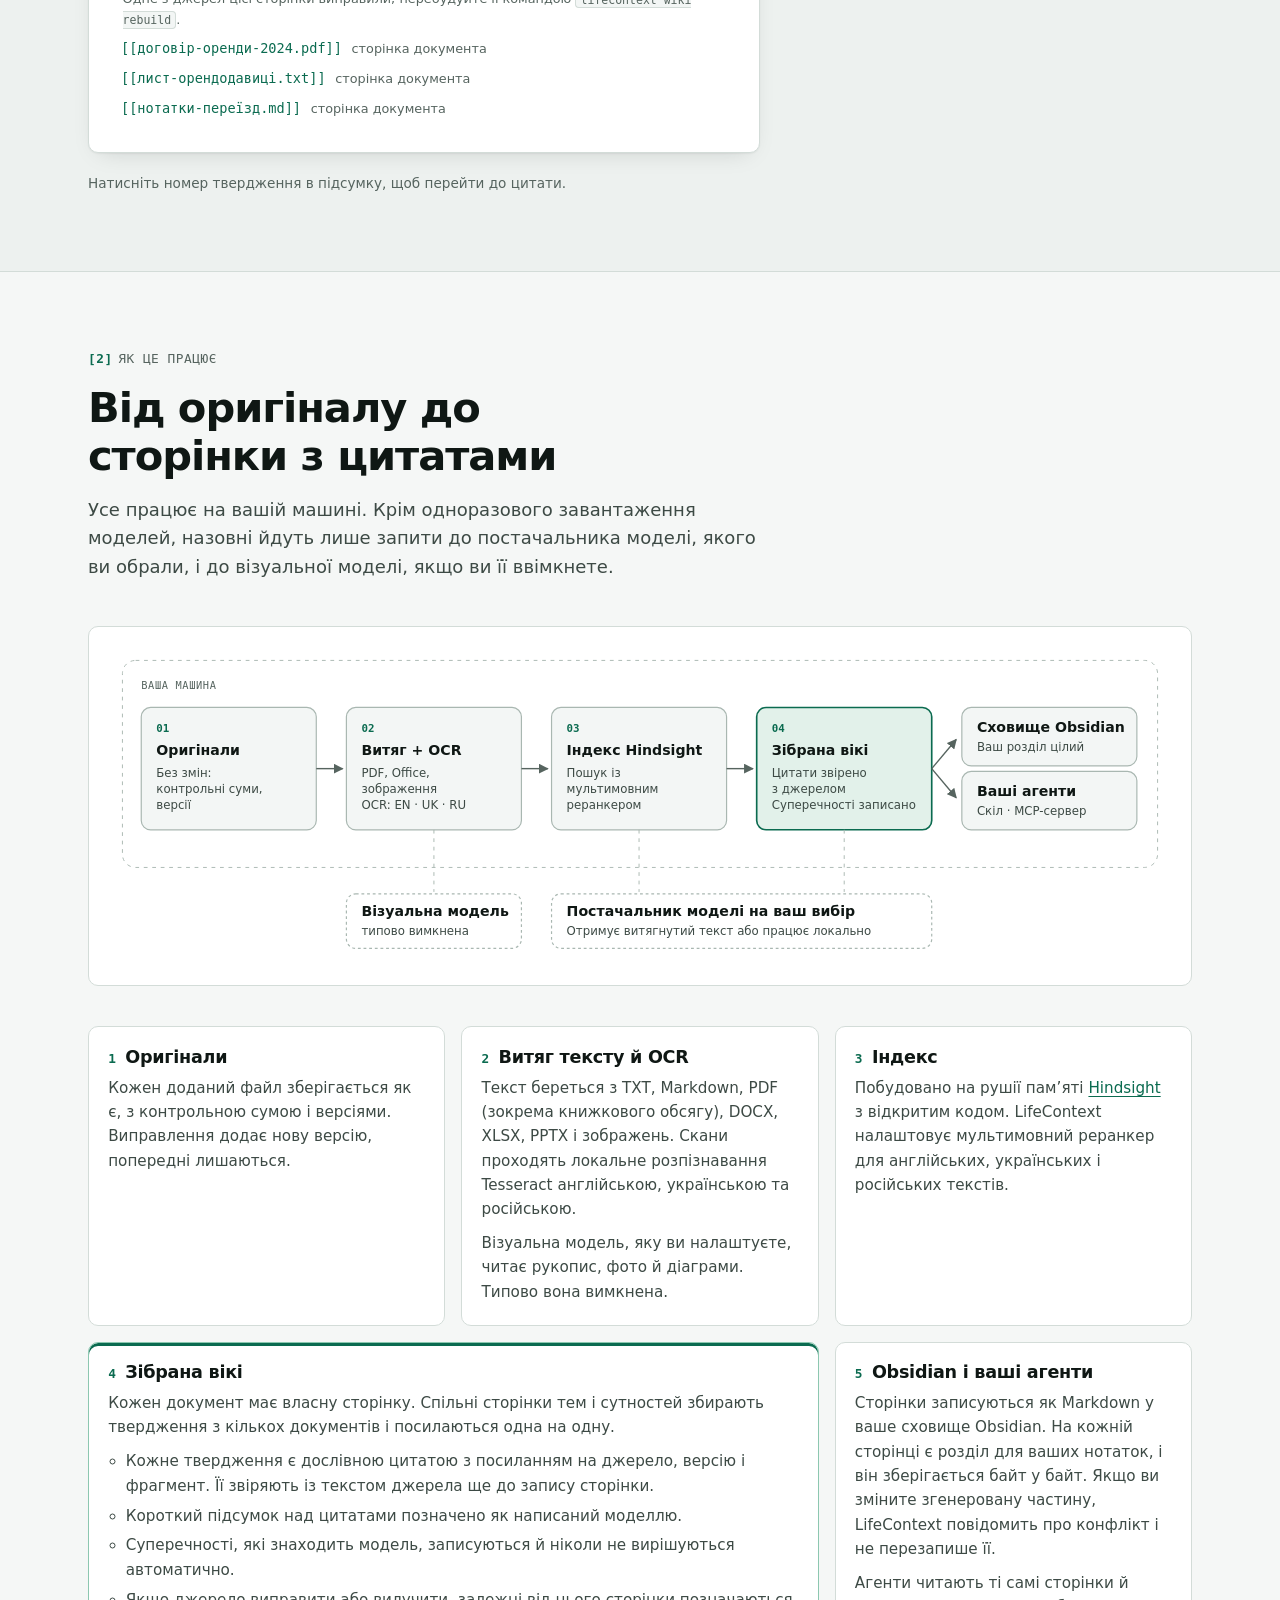
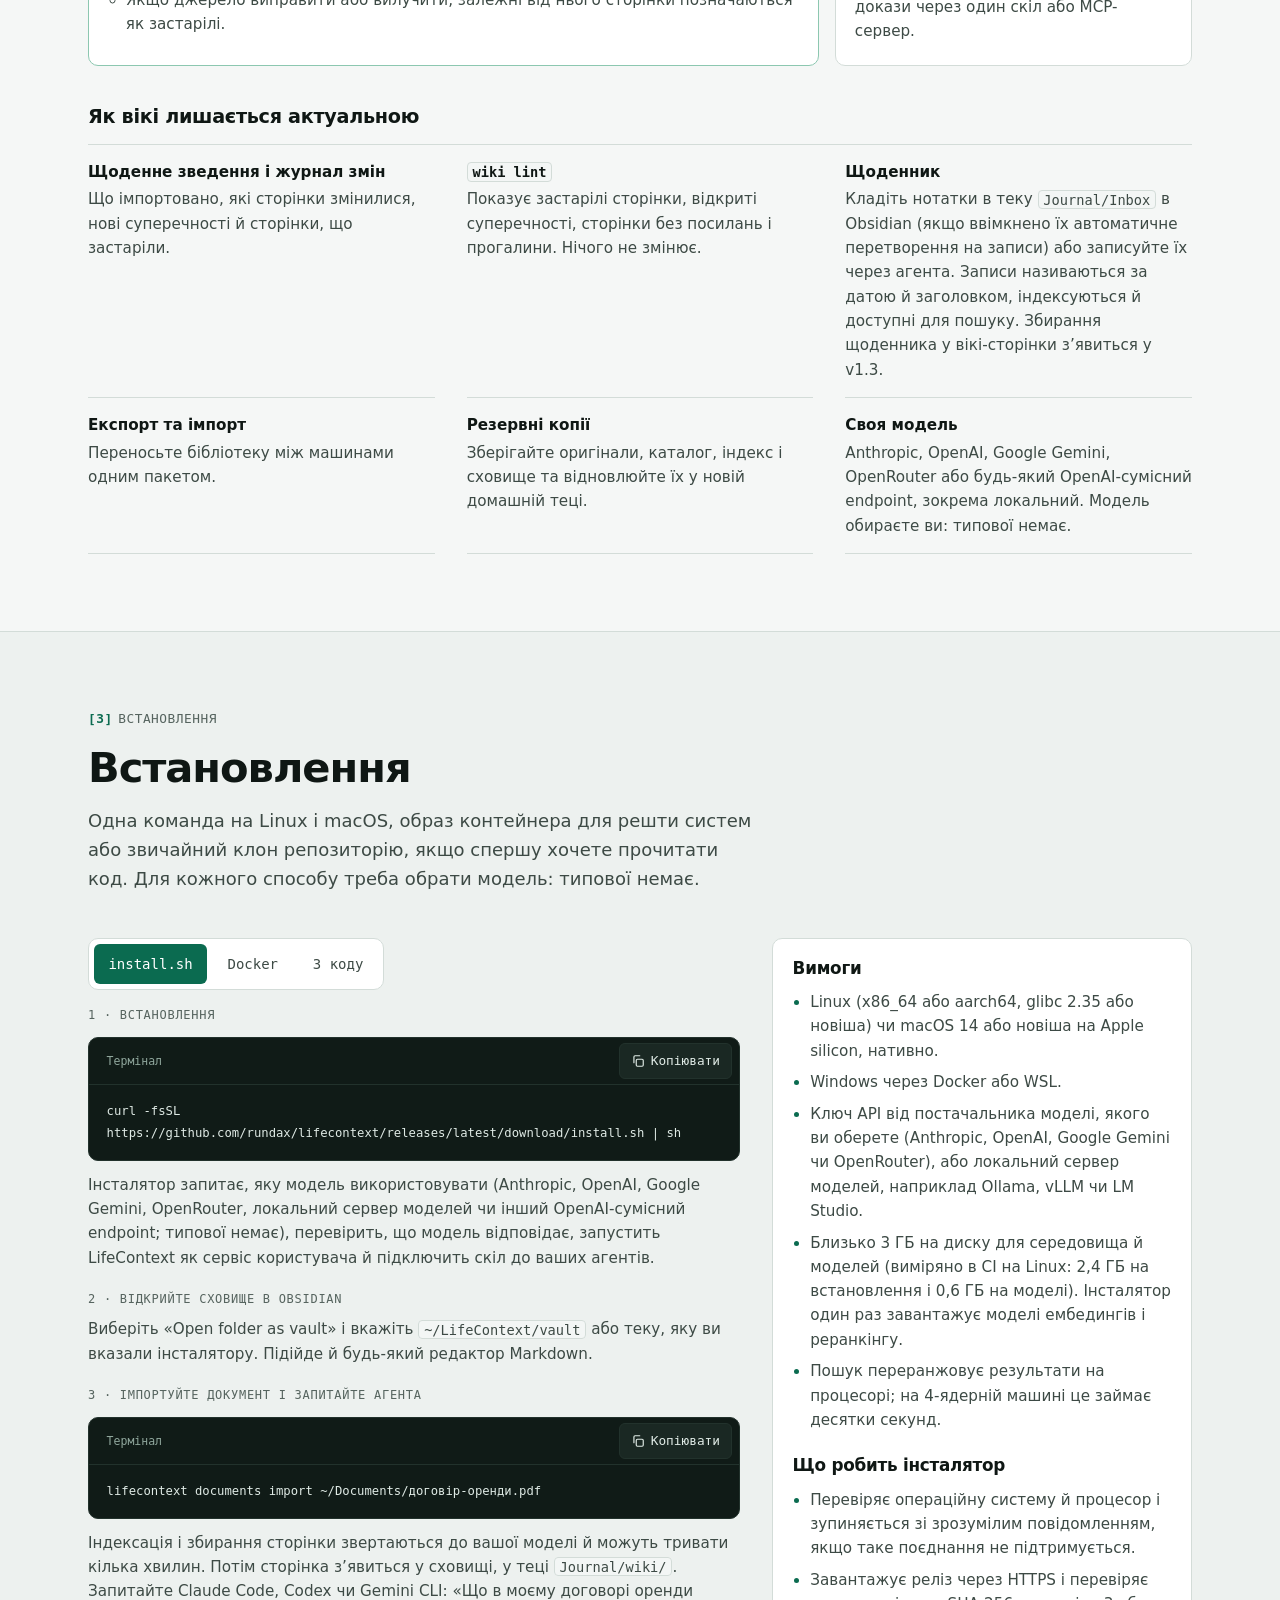
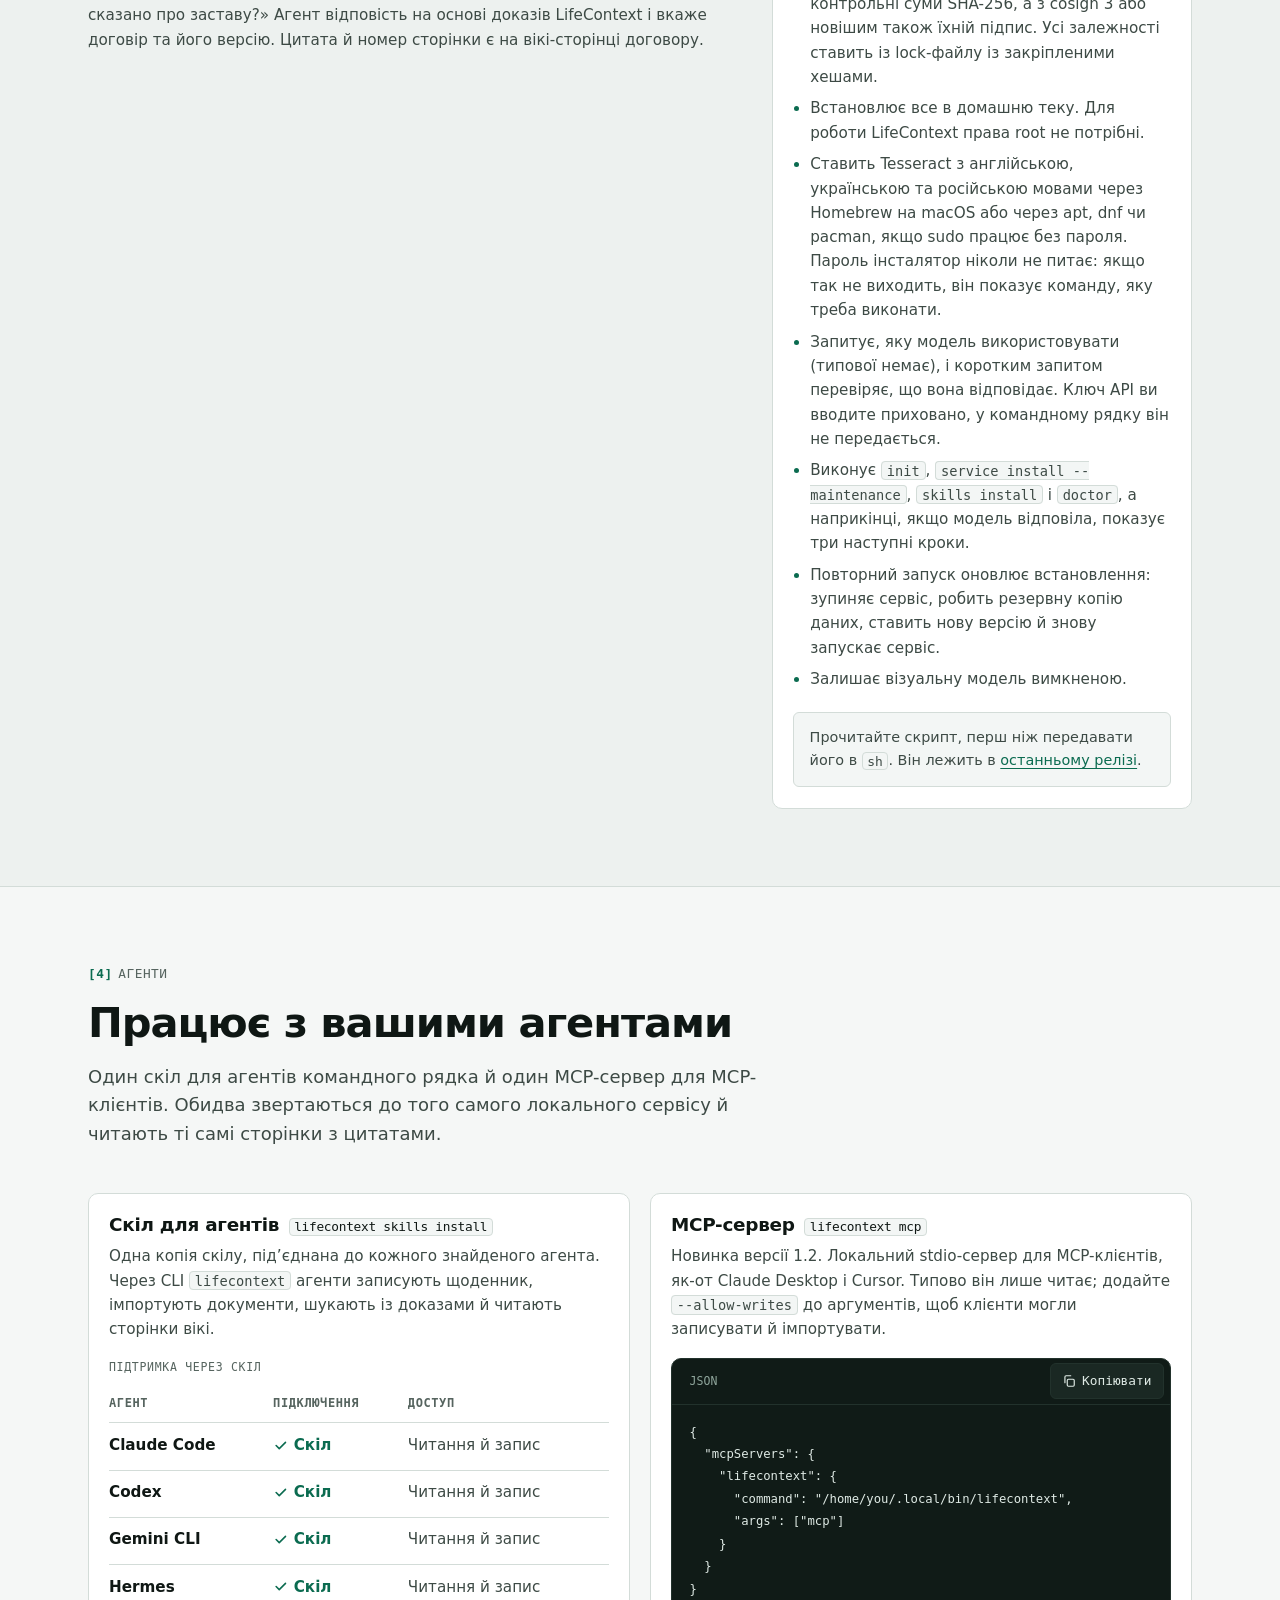
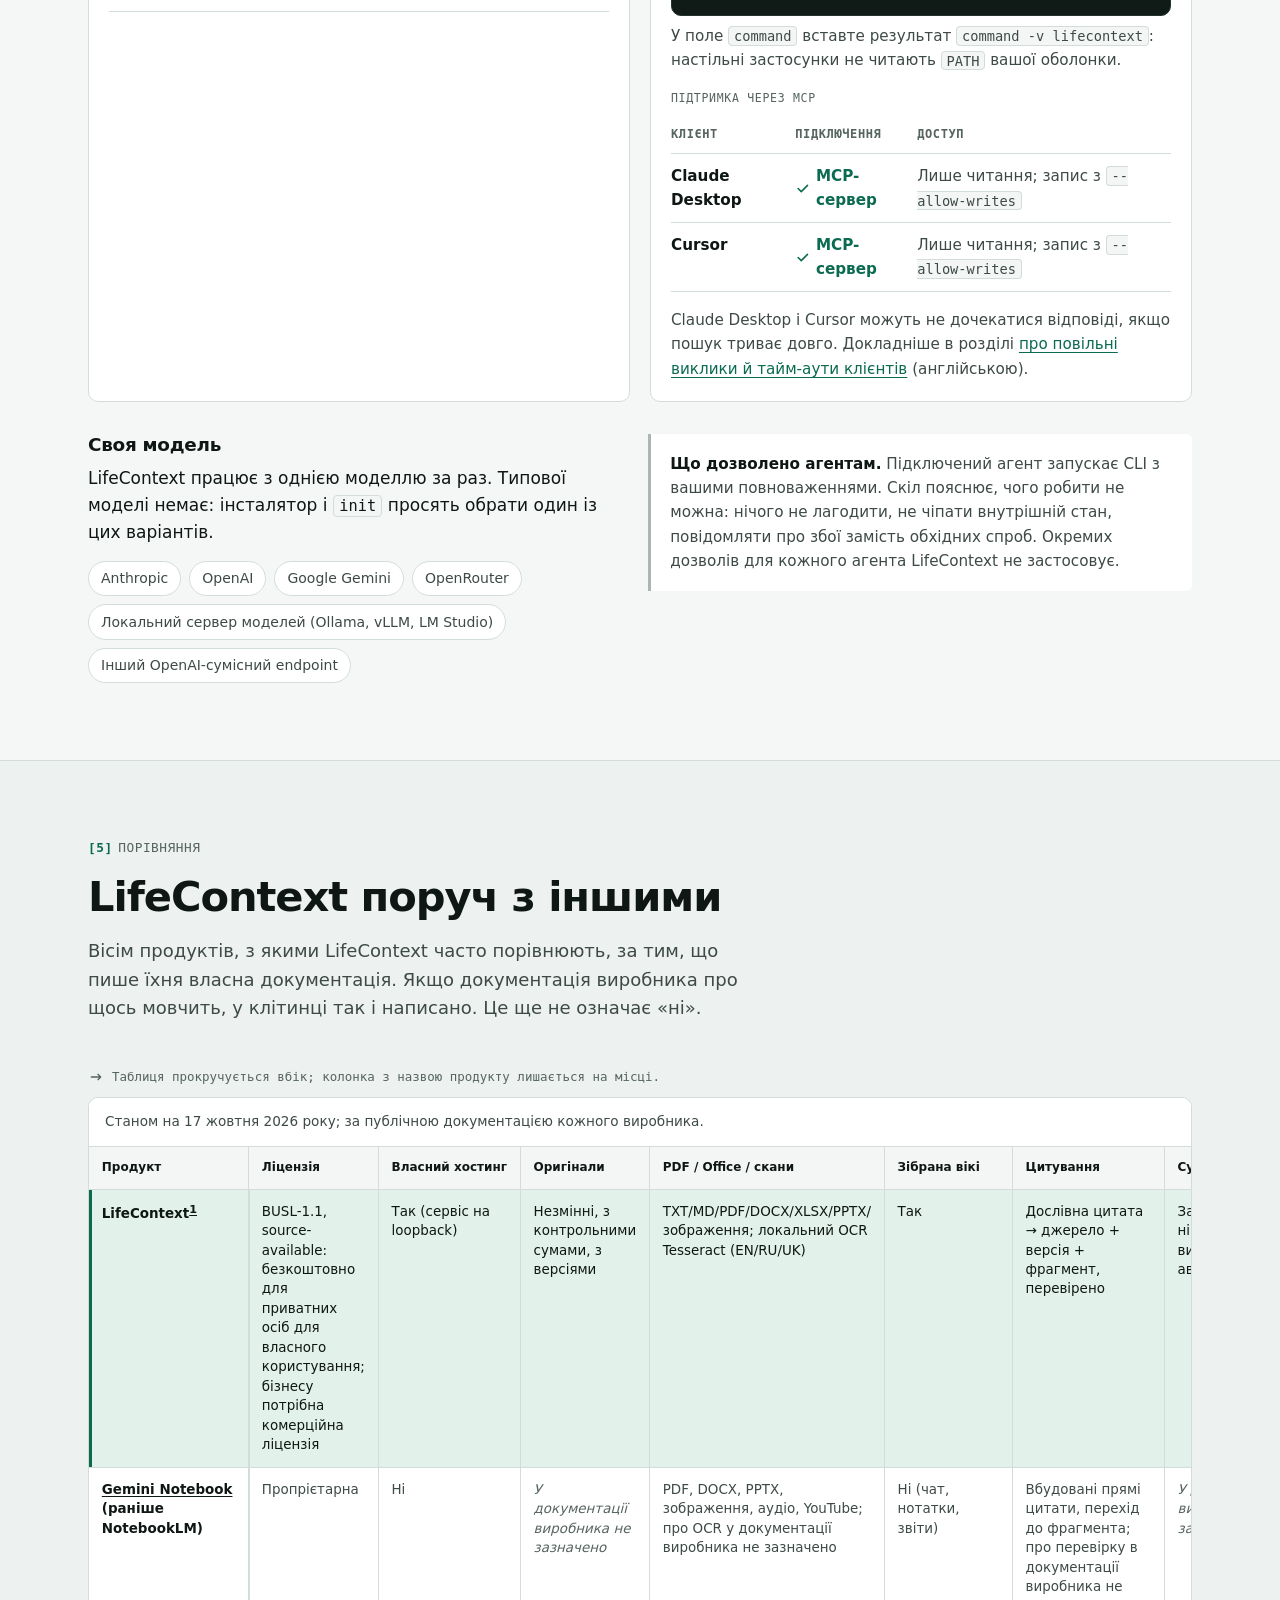
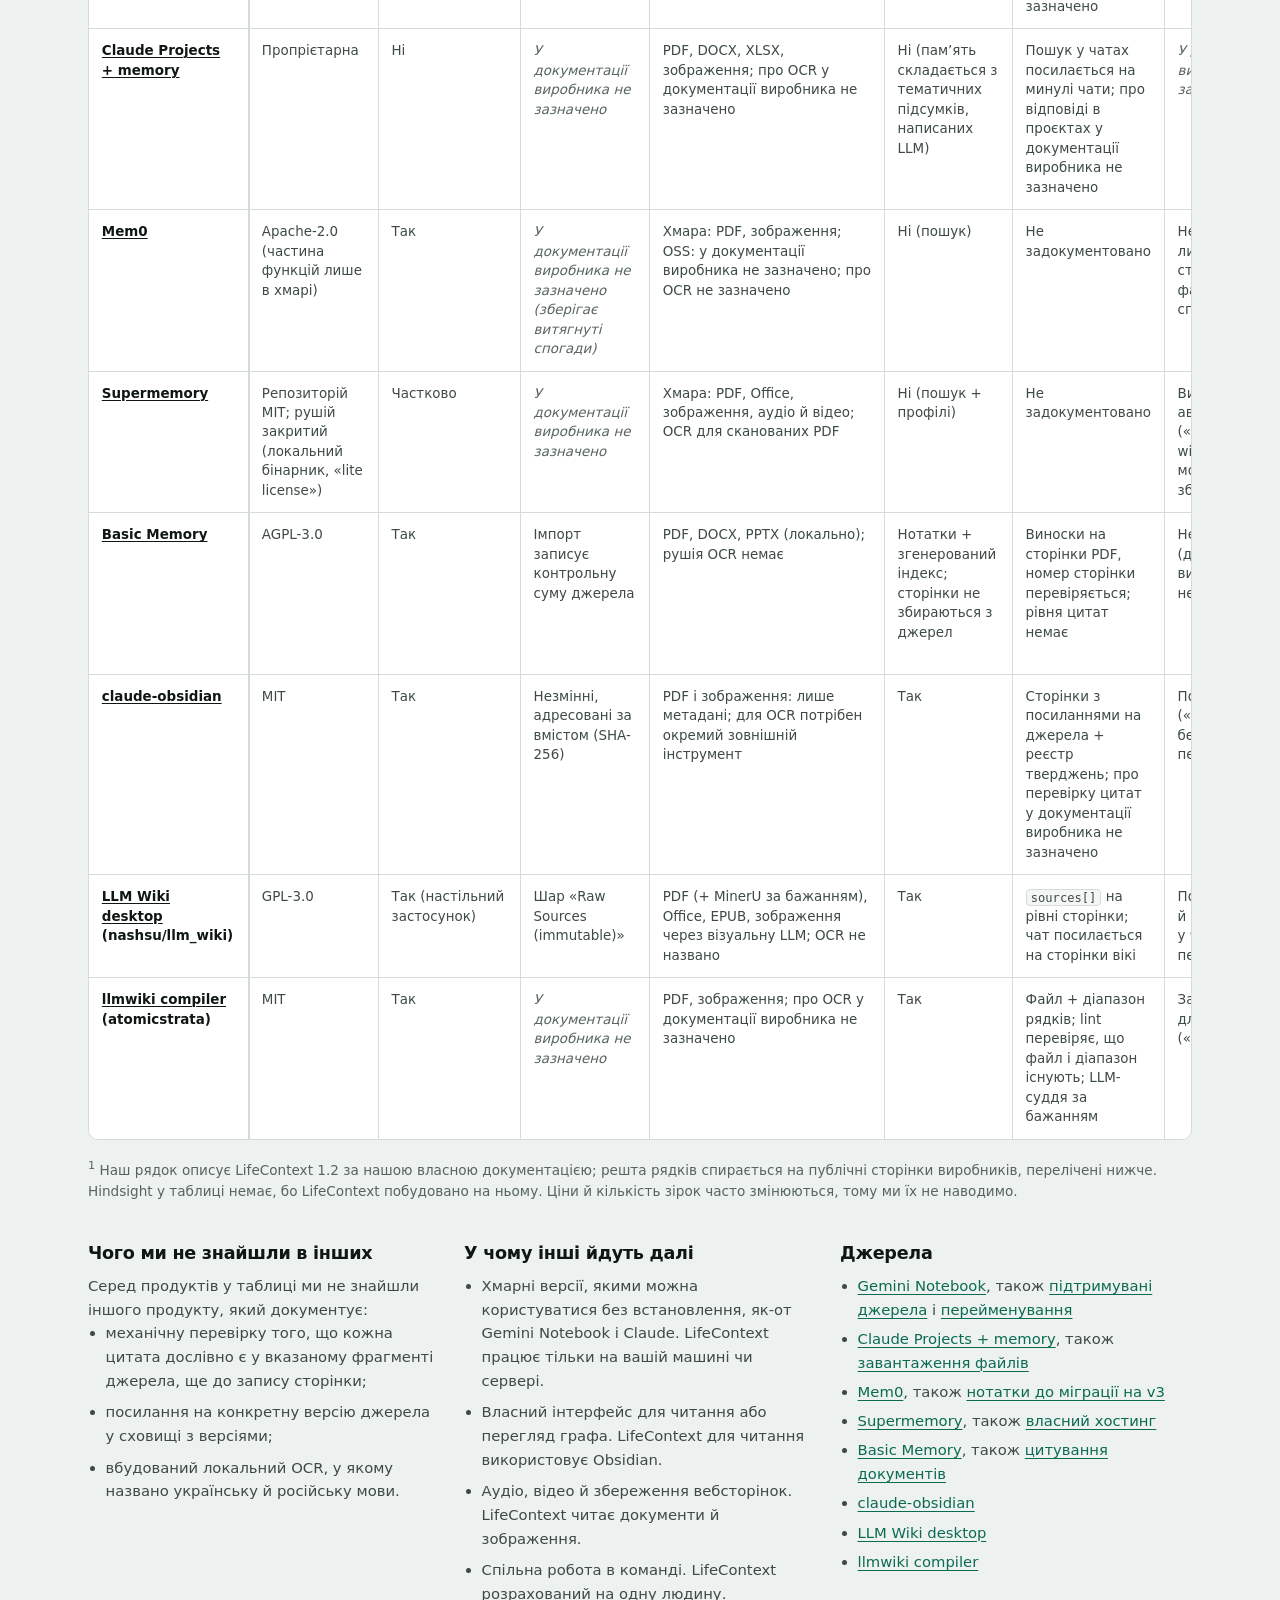
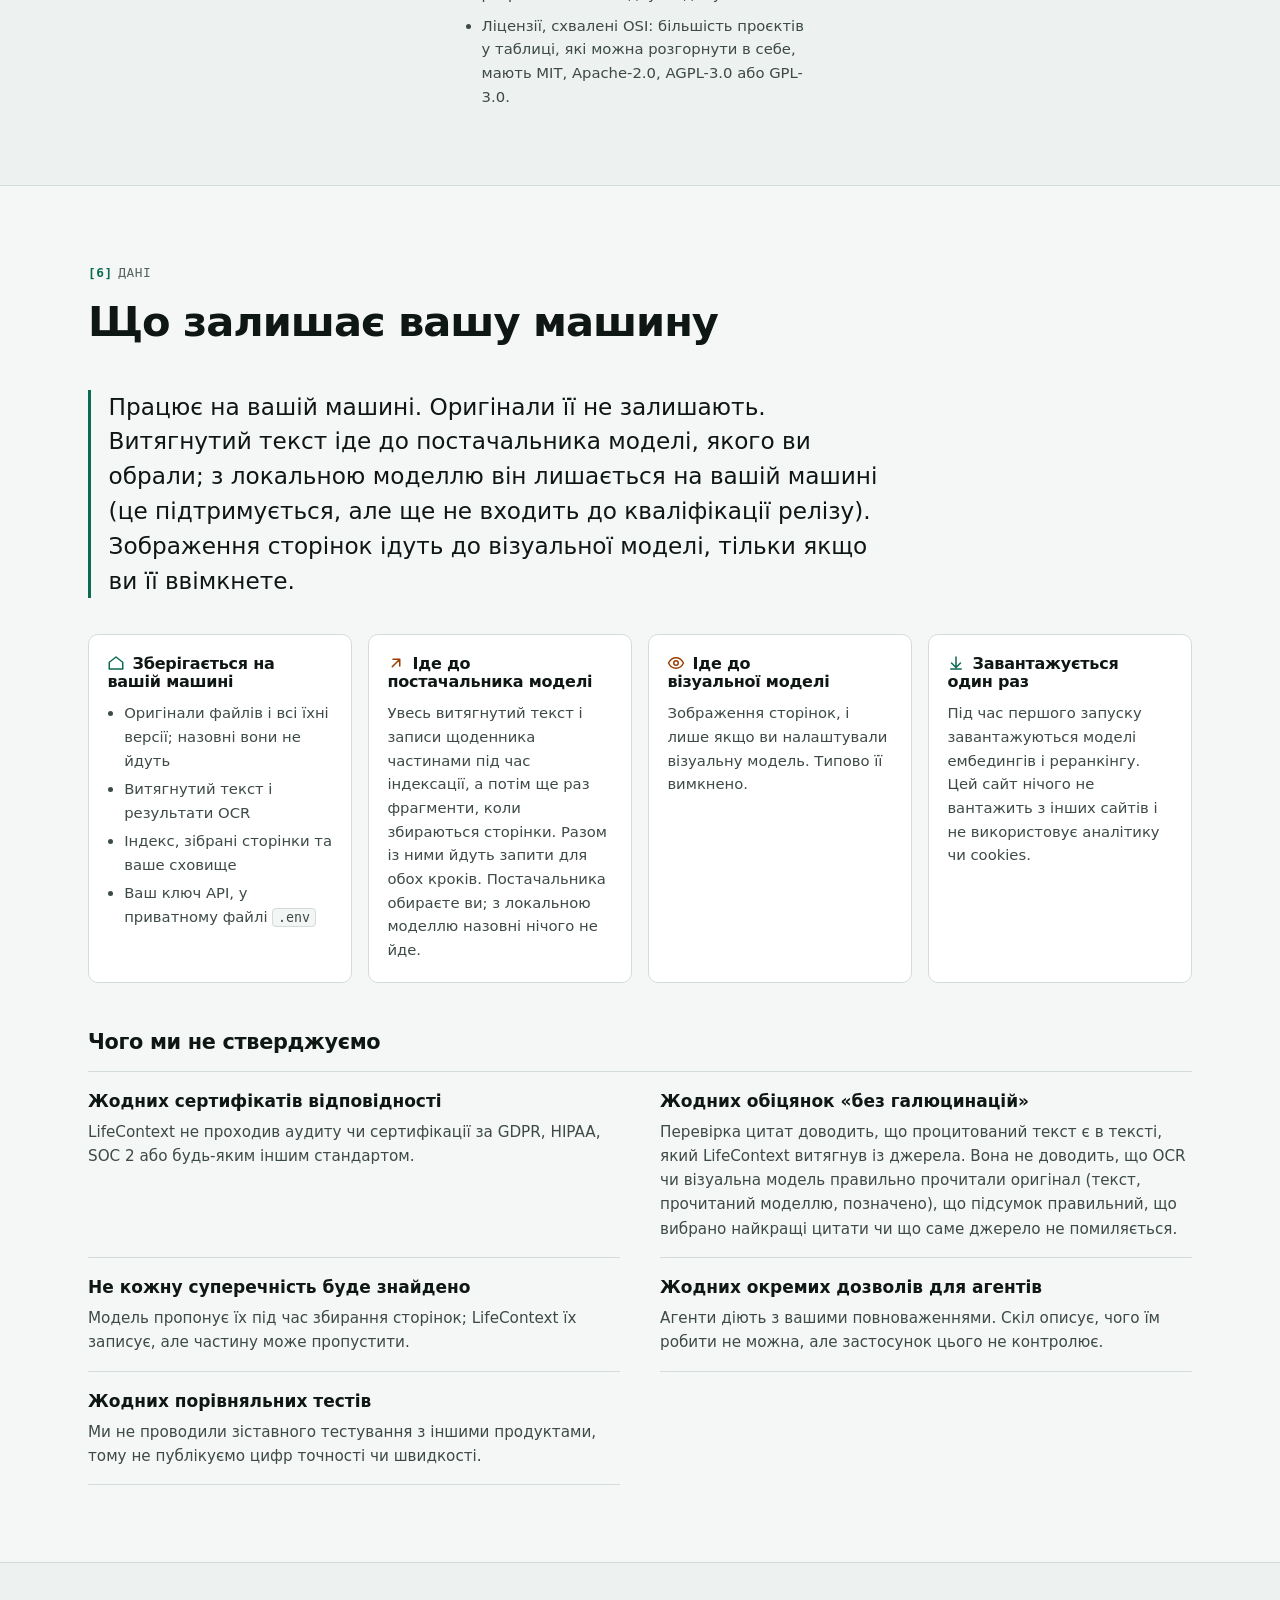
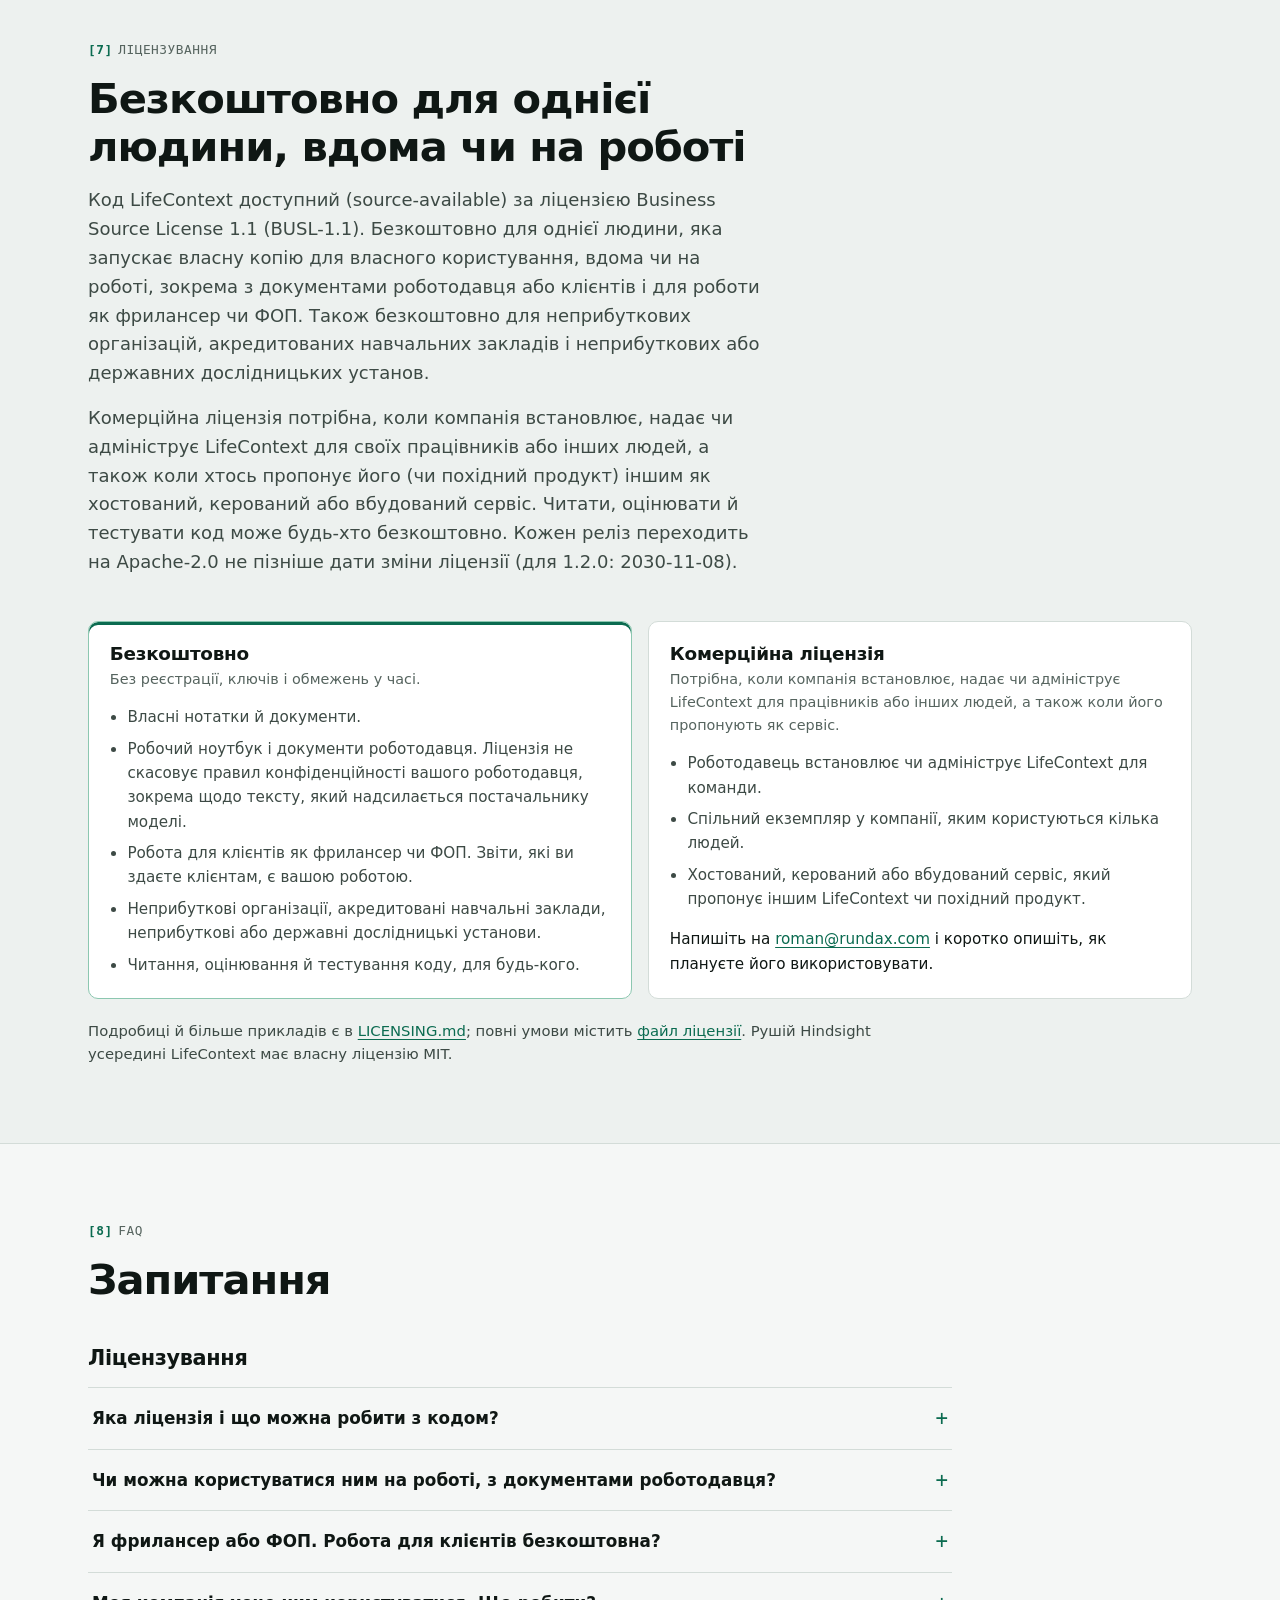
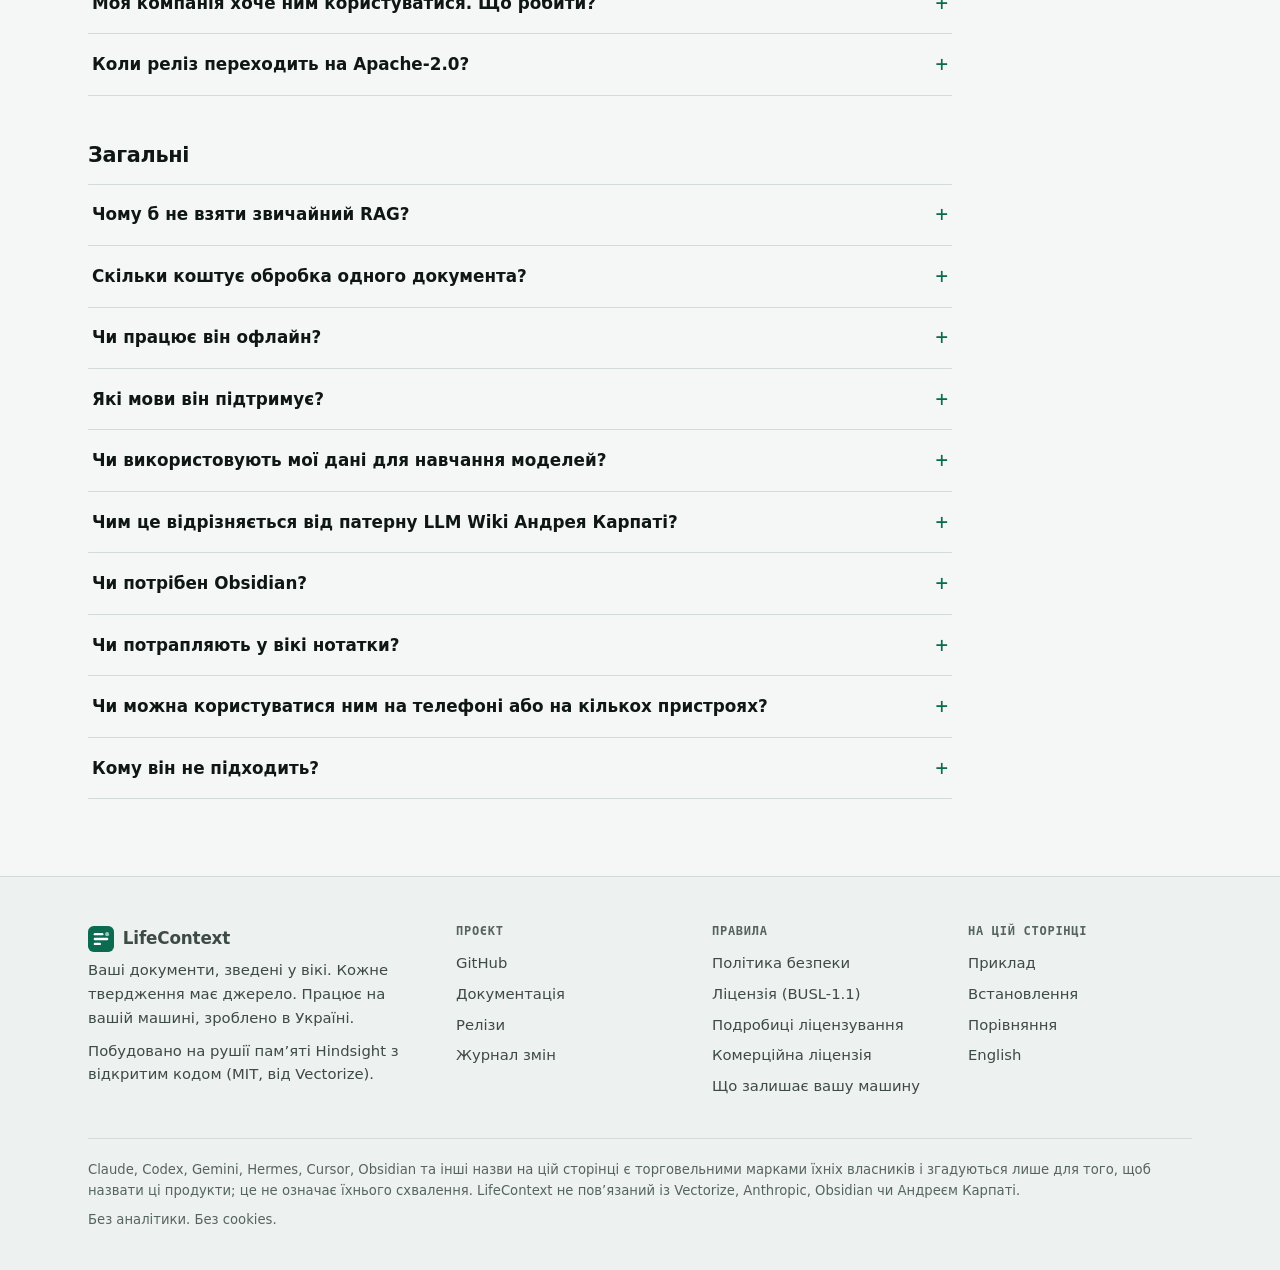
==== commit 49e358c0: "Site: call 1.2.0rc1 a release candidate and spell out the local Docker build in both languages" ====
--- a/site/uk/index.html
+++ b/site/uk/index.html
@@ -17,7 +17,7 @@
 <meta property="og:type" content="website">
 <meta property="og:site_name" content="LifeContext">
 <meta property="og:title" content="LifeContext: ваші документи, зведені у вікі. Кожне твердження має джерело.">
-<meta property="og:description" content="Ваші AI-агенти читають договори, листи й скани, і кожне твердження має доказ: дослівну цитату, звірену з джерелом, з посиланням на сторінку й версію. Працює на вашому комп’ютері, файли лишаються у вас.">
+<meta property="og:description" content="Ваші договори, листи й скани зведені у вікі, де кожне твердження є дослівною цитатою, звіреною з джерелом, з посиланням на сторінку й версію. AI-агенти відповідають на його основі. Працює на вашому комп’ютері, файли лишаються у вас.">
 <meta property="og:url" content="https://rundax.github.io/lifecontext/uk/">
 <meta property="og:image" content="https://rundax.github.io/lifecontext/og-uk.png">
 <meta property="og:image:width" content="1200">
@@ -86,7 +86,7 @@
 <section class="hero" aria-labelledby="hero-h">
   <div class="wrap hero-grid">
     <div class="hero-head">
-      <p class="eyebrow">На вашій машині · source-available · попередній випуск 1.2.0rc1</p>
+      <p class="eyebrow">На вашій машині · source-available · реліз-кандидат 1.2.0rc1</p>
       <h1 id="hero-h">Ваші документи, зведені у вікі. <span class="accent-line">Кожне твердження має джерело.</span></h1>
     </div>
     <div class="hero-copy">
@@ -475,7 +475,7 @@
         <div class="panel" role="tabpanel" id="panel-docker" aria-labelledby="tab-docker">
           <h3 class="panel-title">Docker</h3>
           <p>Образ містить Tesseract з англійською, українською та російською мовами й локальні моделі та працює від непривілейованого користувача. Порт назовні не відкривається: сервіс слухає loopback усередині контейнера, і ви звертаєтеся до нього через <code>docker exec</code>. Ключ лежить у секреті Compose і в образ не потрапляє. Решта налаштувань застосовується під час першого запуску. Вкажіть постачальника й модель, які ви обрали: типових значень немає, і без них контейнер чекає та пише в журнал, якої змінної бракує.</p>
-          <p>Поки 1.2.0rc1 лишається попереднім випуском, образ не опубліковано. Перед запуском зберіть його з клону репозиторію командою <code>docker compose build</code> (близько 3 ГБ).</p>
+          <p>Поки 1.2.0rc1 лишається реліз-кандидатом, образ не опубліковано. Склонуйте репозиторій, зберіть образ командою <code>docker compose build</code> (він займає близько 3 ГБ) і запускайте його з compose.yaml, що лежить у корені клону.</p>
           <p class="step-label">compose.yaml</p>
           <div class="code">
             <div class="code-head"><span>compose.yaml</span><button class="copy" type="button" data-copy="code-compose" aria-label="Копіювати compose.yaml" data-done="Скопійовано" data-manual="Натисніть Ctrl+C (⌘C на Mac)" hidden><svg viewBox="0 0 24 24" fill="none" stroke="currentColor" stroke-width="2" stroke-linecap="round" stroke-linejoin="round" aria-hidden="true" focusable="false"><rect x="9" y="9" width="12" height="12" rx="2"/><path d="M5 15V5a2 2 0 0 1 2-2h8"/></svg><span data-label>Копіювати</span></button></div>
@@ -503,7 +503,8 @@
           <p class="step-label">Ключ, запуск, перевірка</p>
           <div class="code">
             <div class="code-head"><span>Термінал</span><button class="copy" type="button" data-copy="code-docker" aria-label="Копіювати команди Docker" data-done="Скопійовано" data-manual="Натисніть Ctrl+C (⌘C на Mac)" hidden><svg viewBox="0 0 24 24" fill="none" stroke="currentColor" stroke-width="2" stroke-linecap="round" stroke-linejoin="round" aria-hidden="true" focusable="false"><rect x="9" y="9" width="12" height="12" rx="2"/><path d="M5 15V5a2 2 0 0 1 2-2h8"/></svg><span data-label>Копіювати</span></button></div>
-            <pre tabindex="0"><code id="code-docker">mkdir -p secrets
+            <pre tabindex="0"><code id="code-docker">docker compose build      <span class="c"># у клоні репозиторію, поки образ не опубліковано</span>
+mkdir -p secrets
 (umask 077 &amp;&amp; cat &gt; secrets/lifecontext_api_key)   <span class="c"># вставте ключ, Enter, Ctrl-D</span>
 docker compose up -d
 docker compose exec lifecontext lifecontext doctor</code></pre>
@@ -967,7 +968,7 @@
         </details>
         <details>
           <summary>Які мови він підтримує?</summary>
-          <div class="answer"><p>OCR розпізнає англійську, українську та російську. LifeContext налаштовує мультимовний реранкер для англійських, українських і російських текстів. Цитати лишаються мовою джерела, бо вони дослівні.</p></div>
+          <div class="answer"><p>OCR розпізнає англійську, українську та російську. Для пошуку LifeContext використовує модель ембедингів лише для англійської й мультимовний реранкер, тому пошук українською й російською поки слабший. Це покращиться в одному з наступних випусків. Цитати лишаються мовою джерела, бо вони дослівні.</p></div>
         </details>
         <details>
           <summary>Чи використовують мої дані для навчання моделей?</summary>
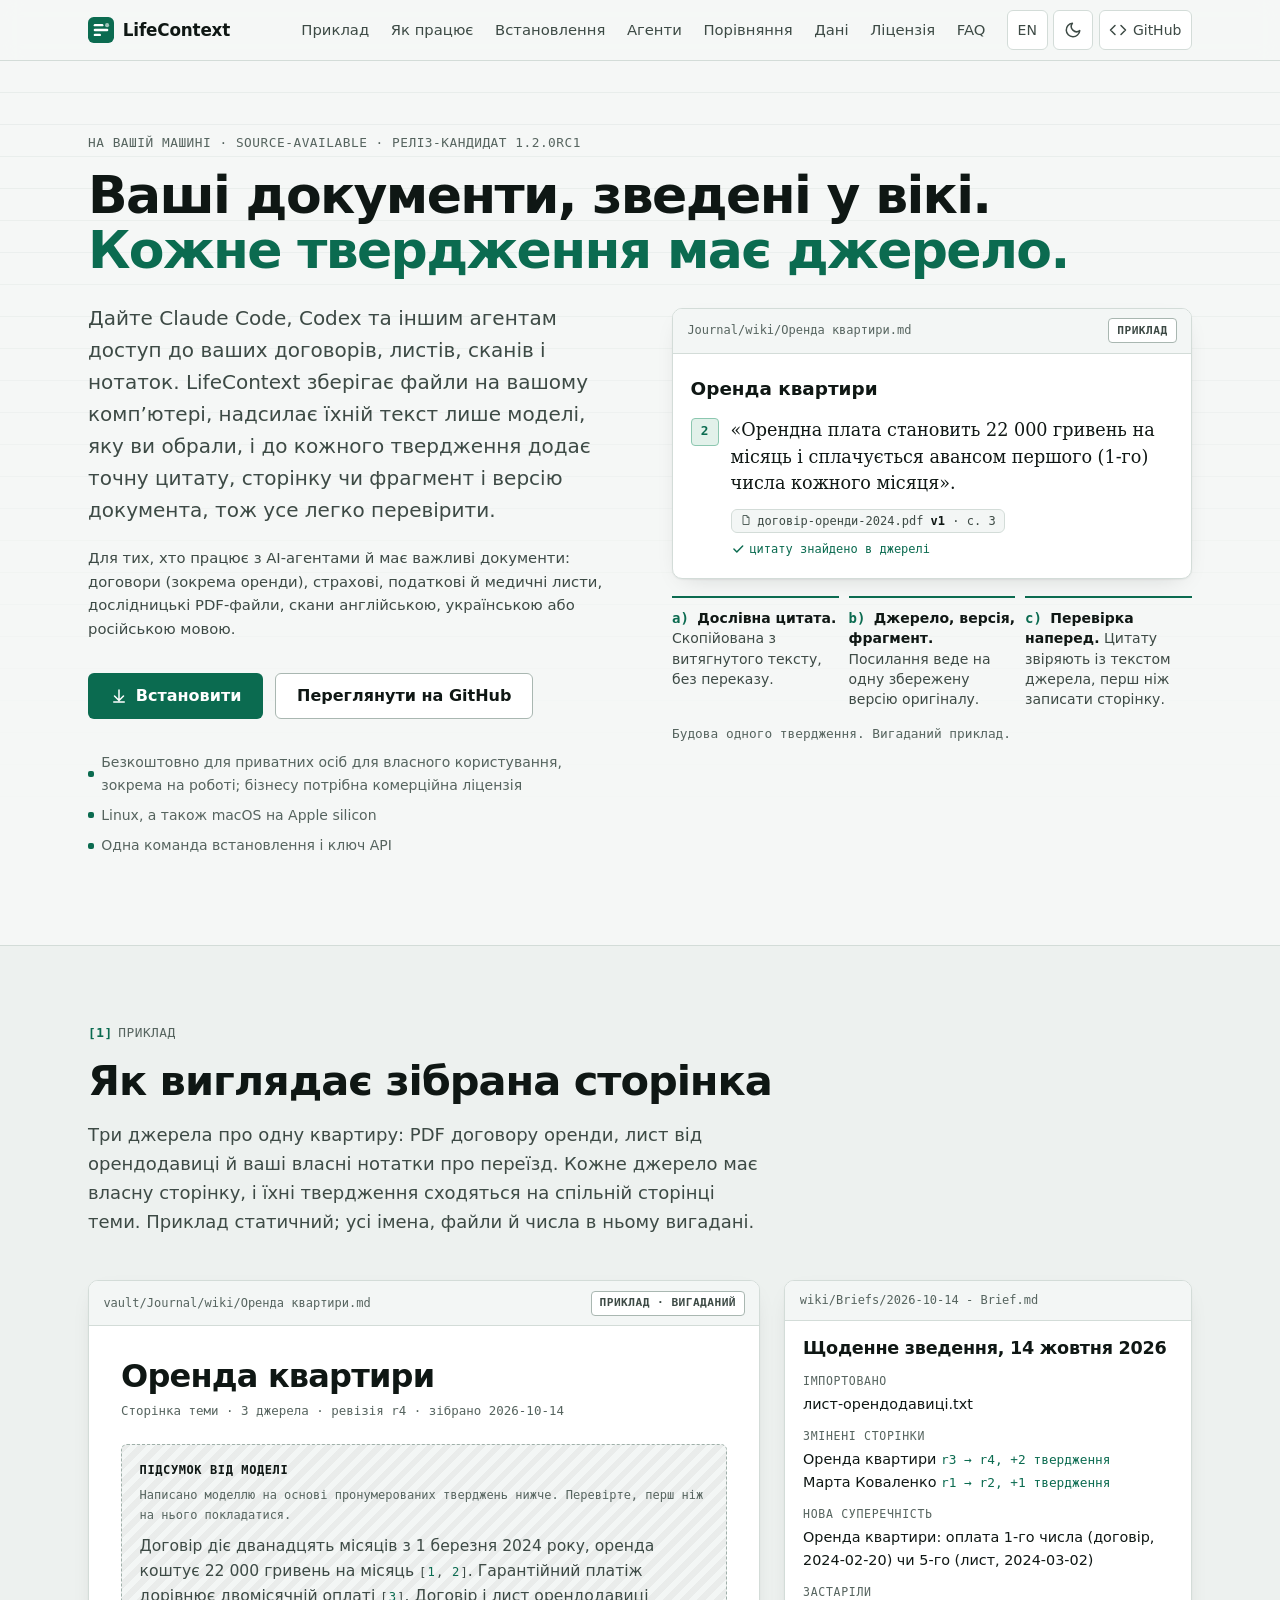
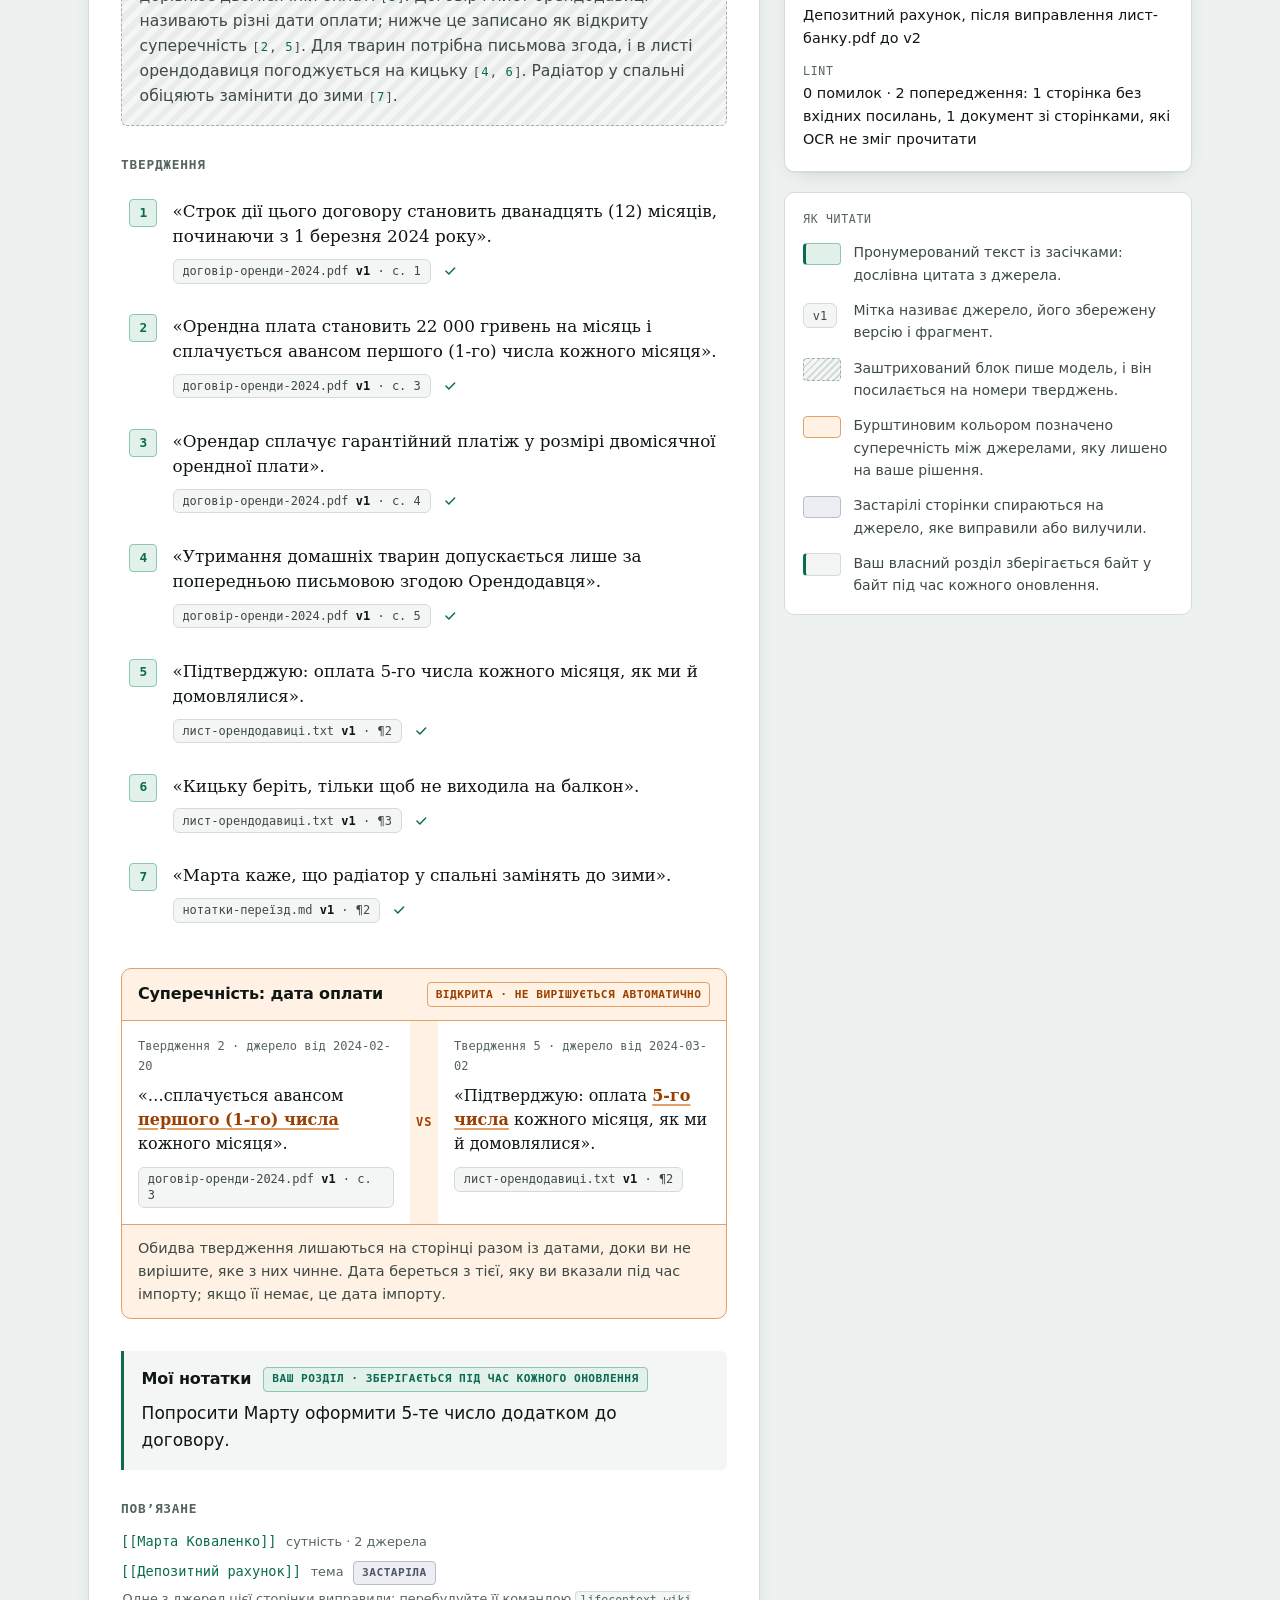
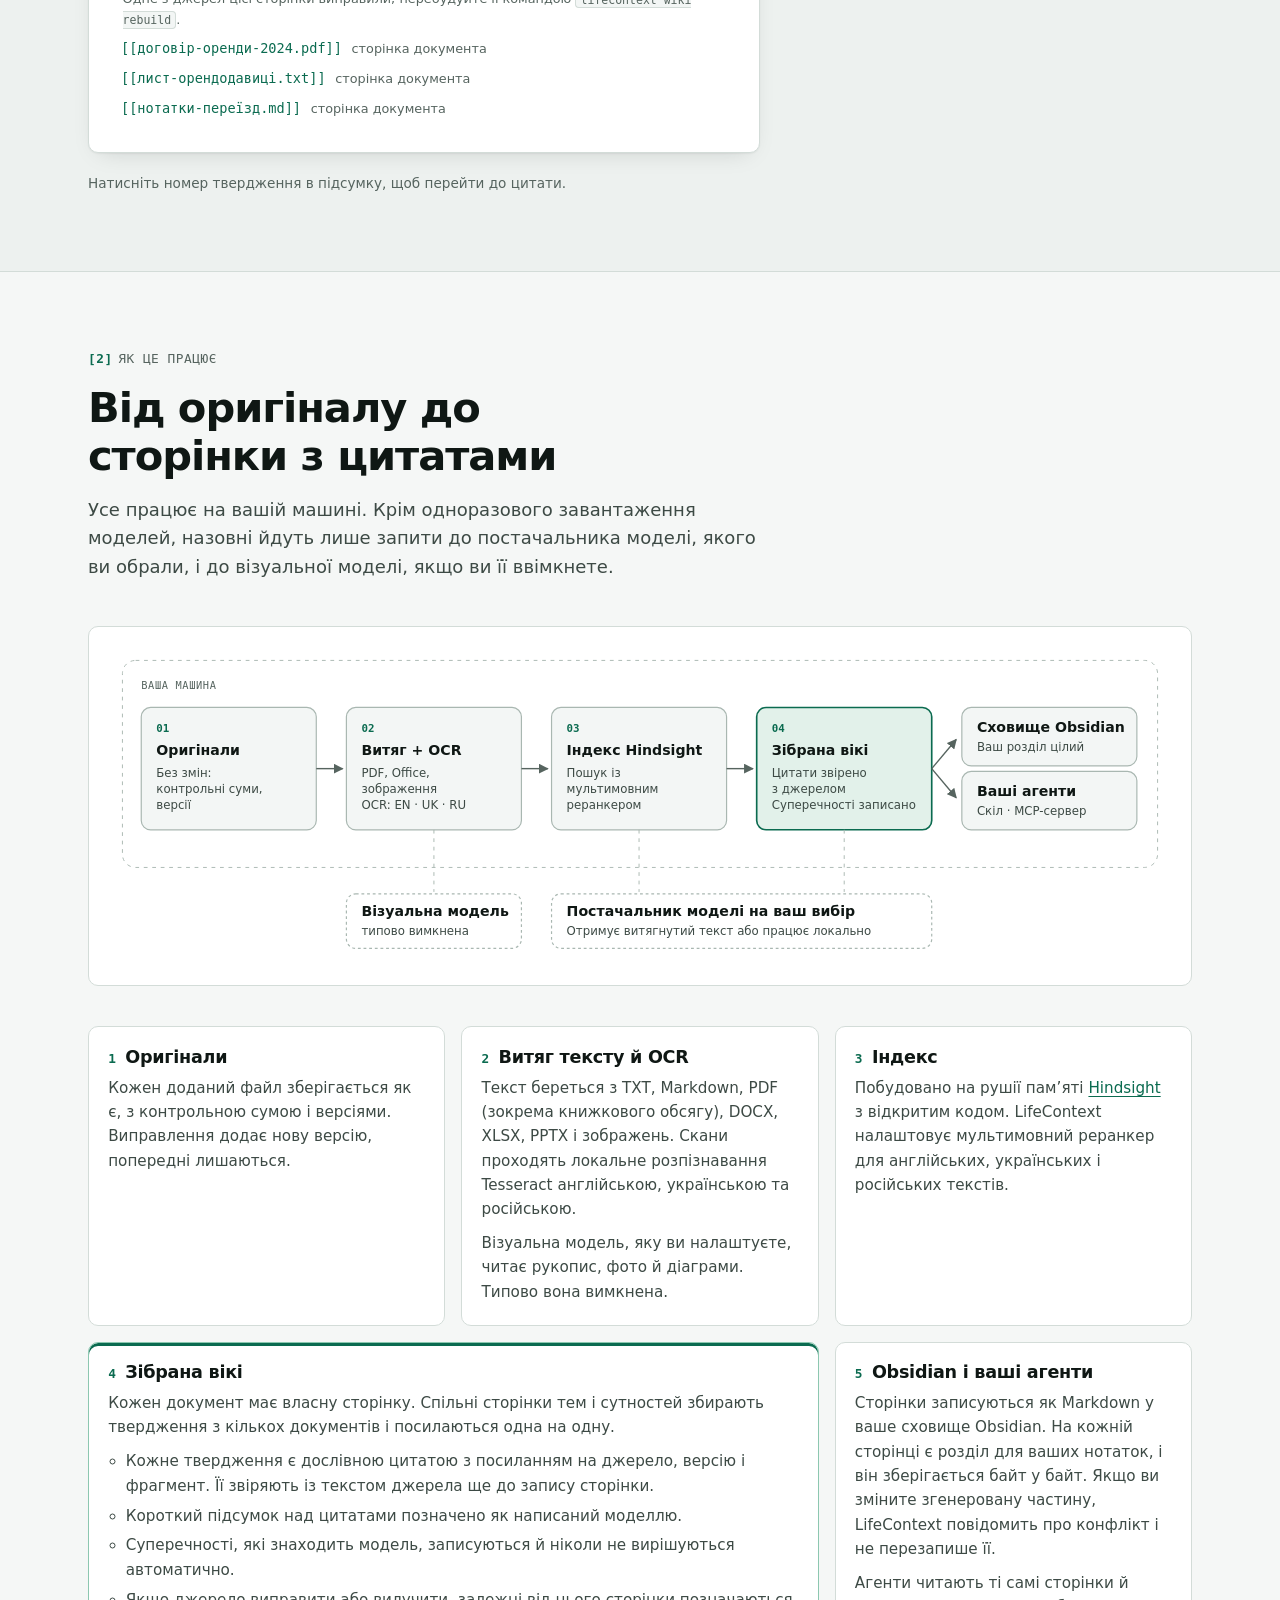
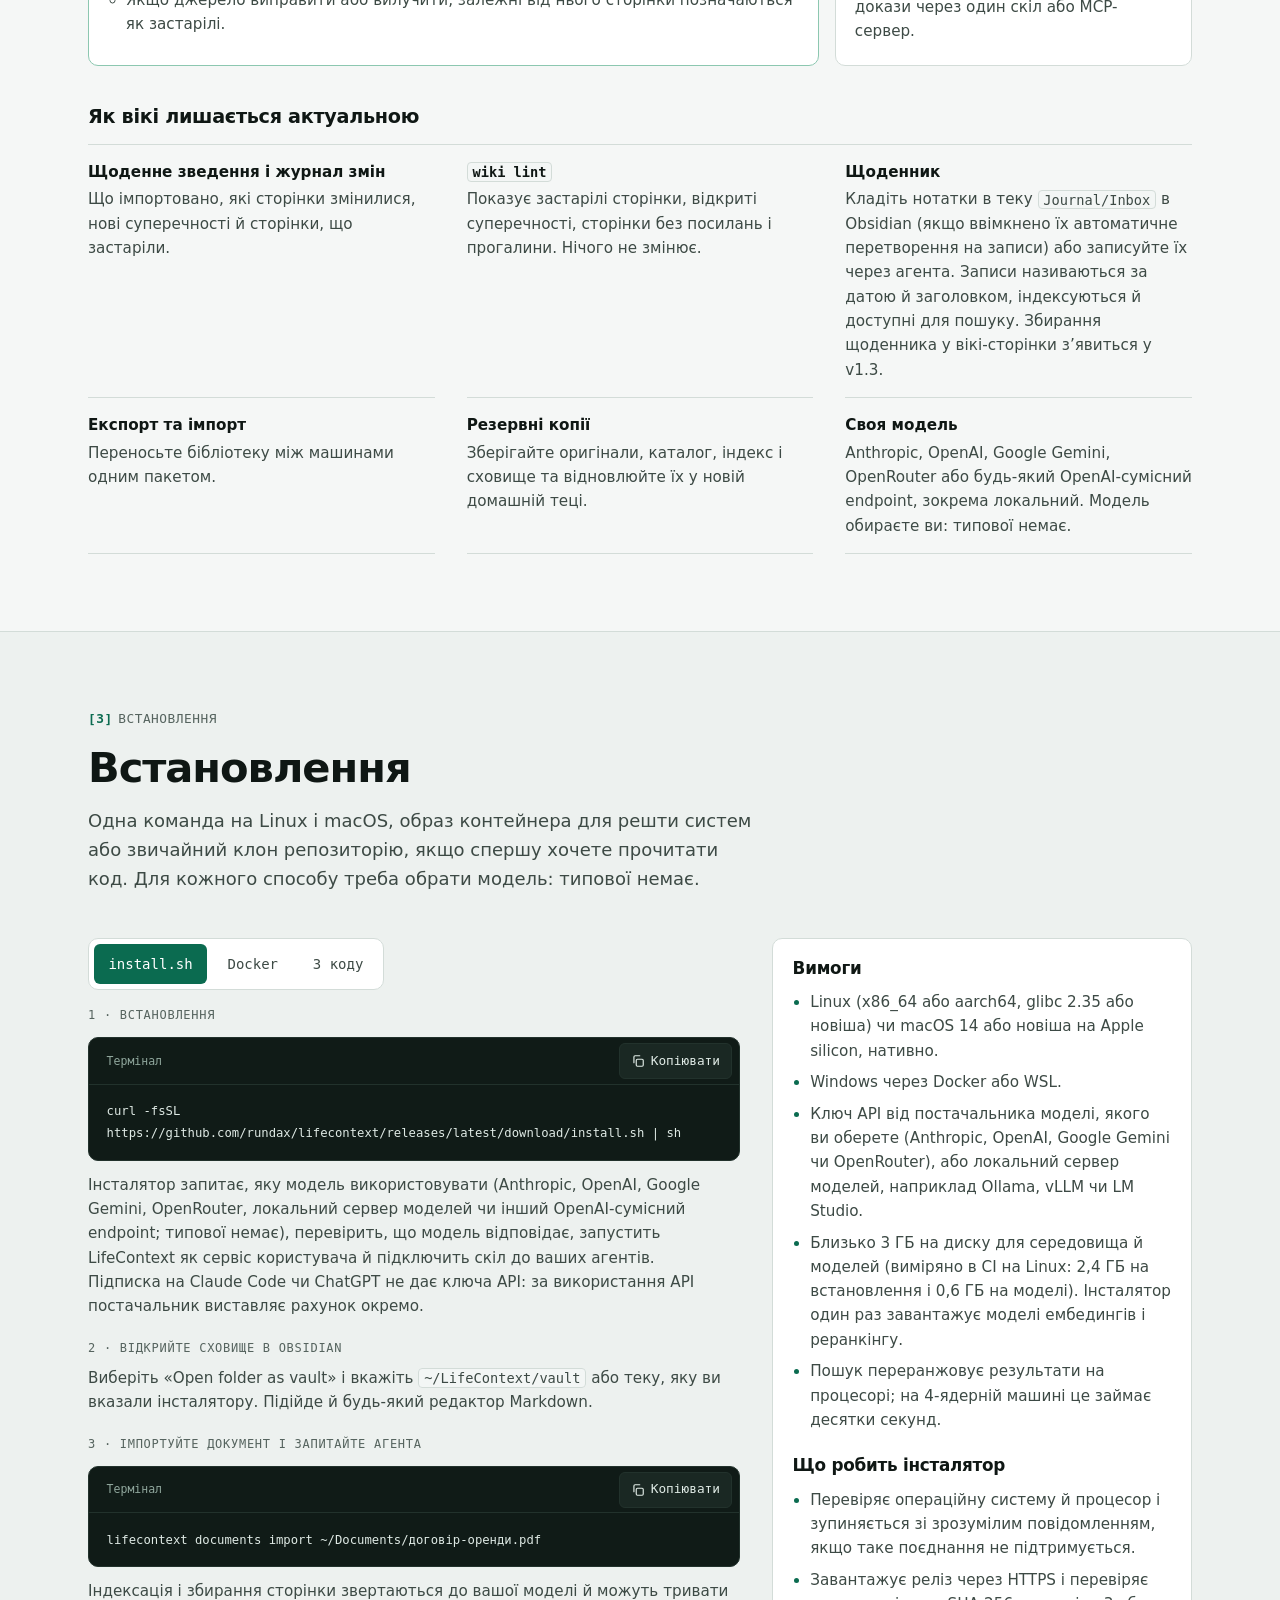
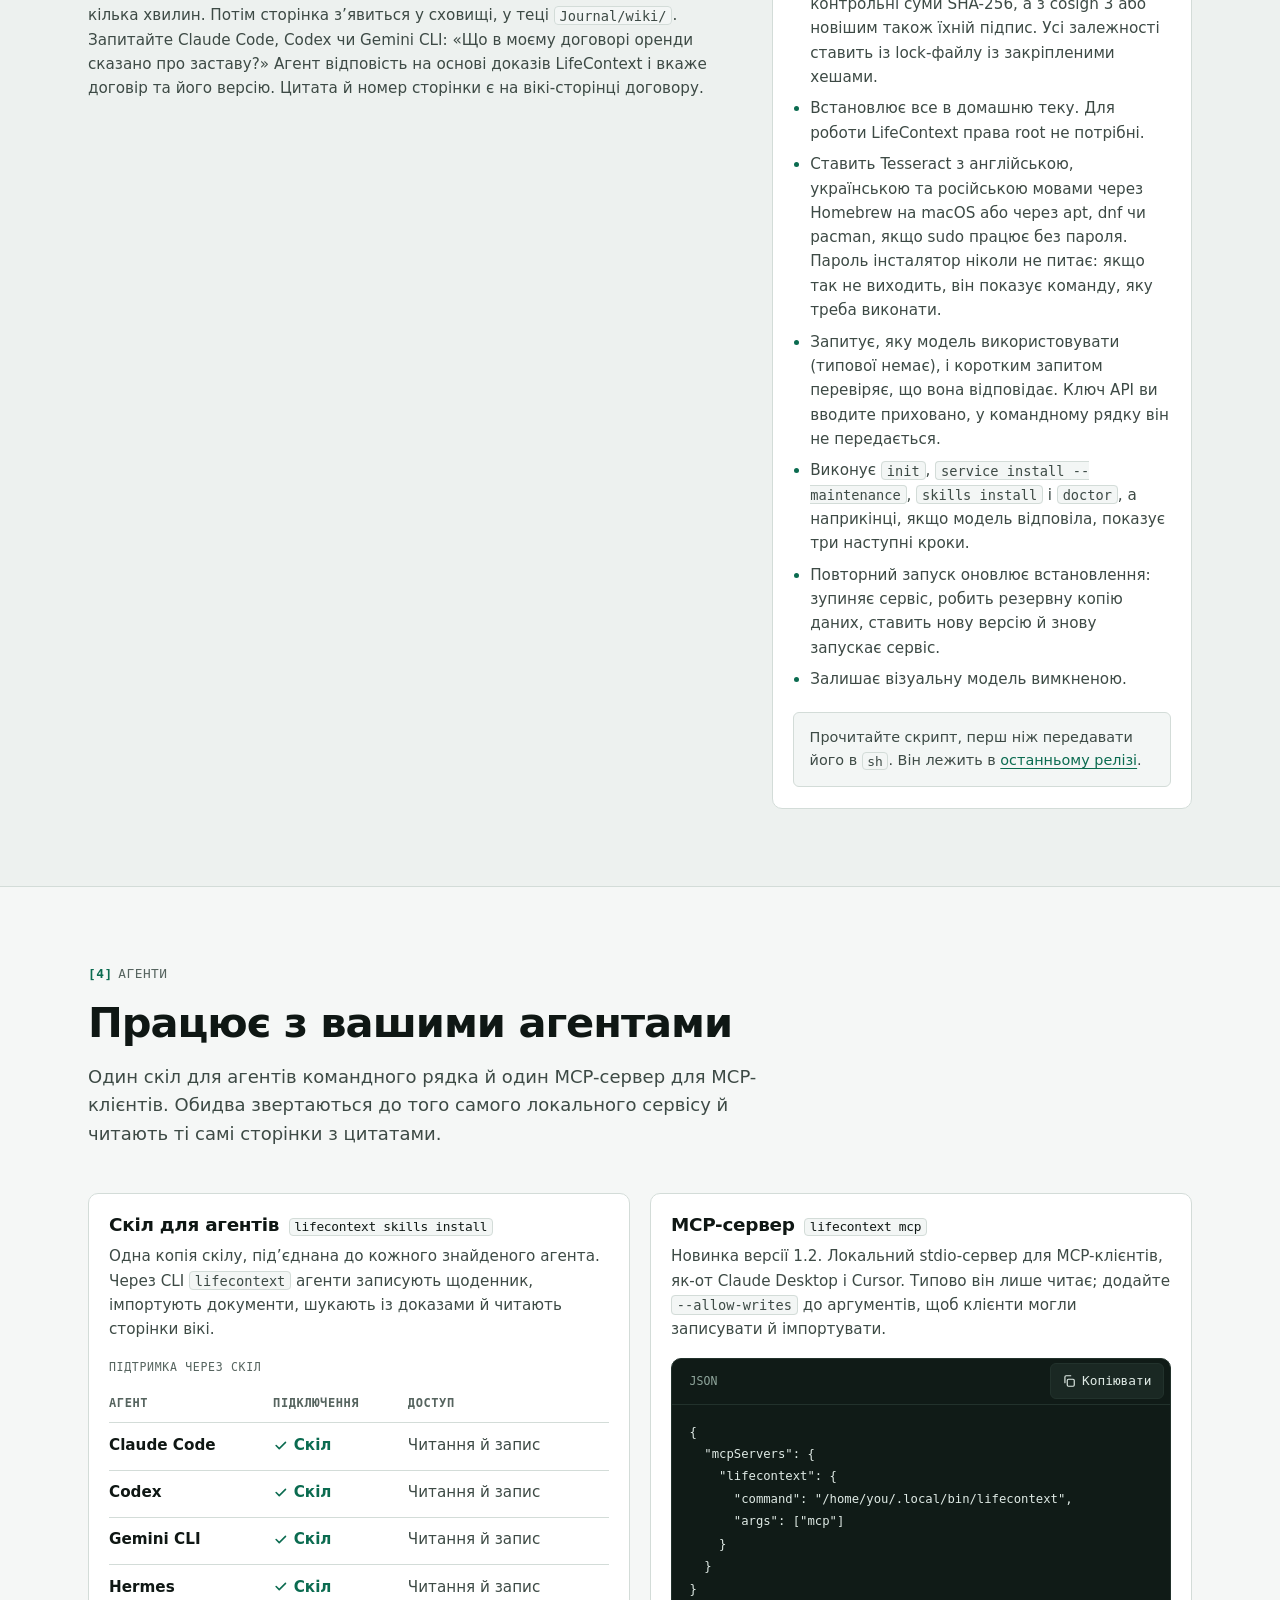
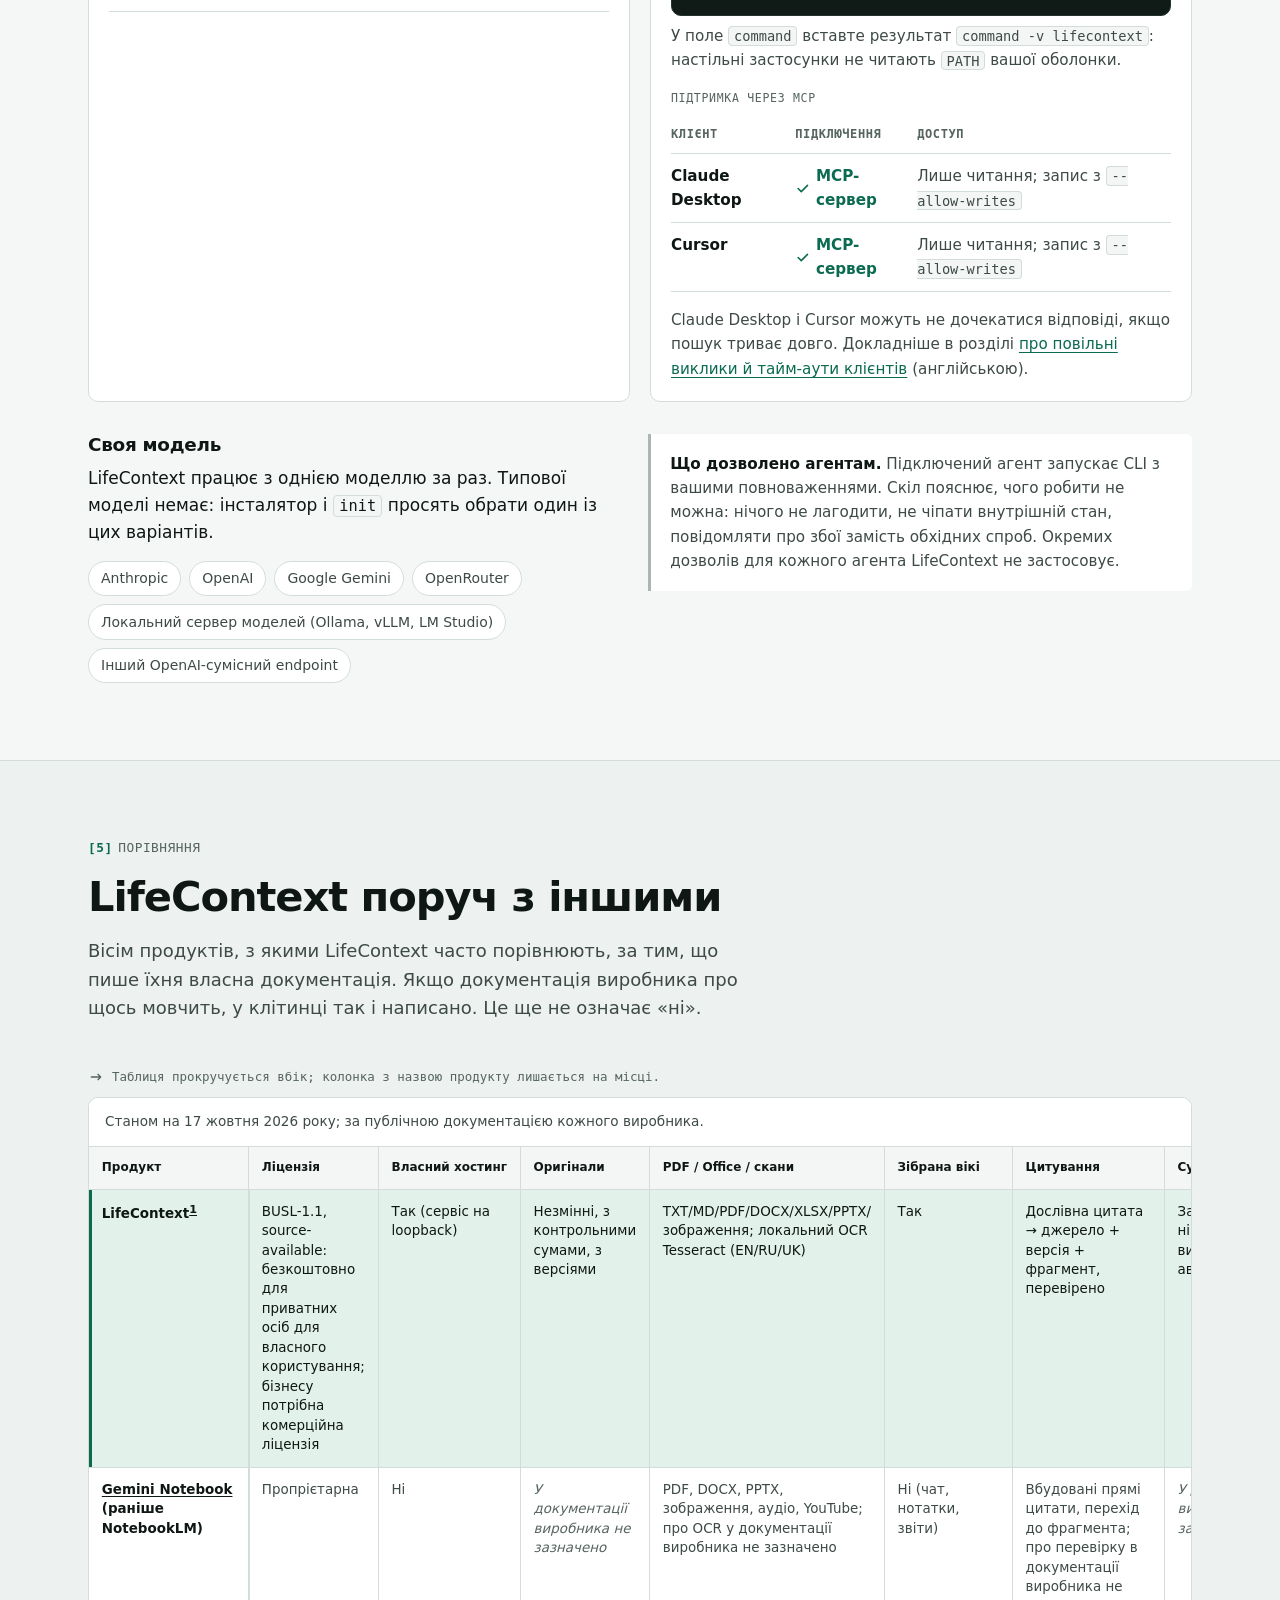
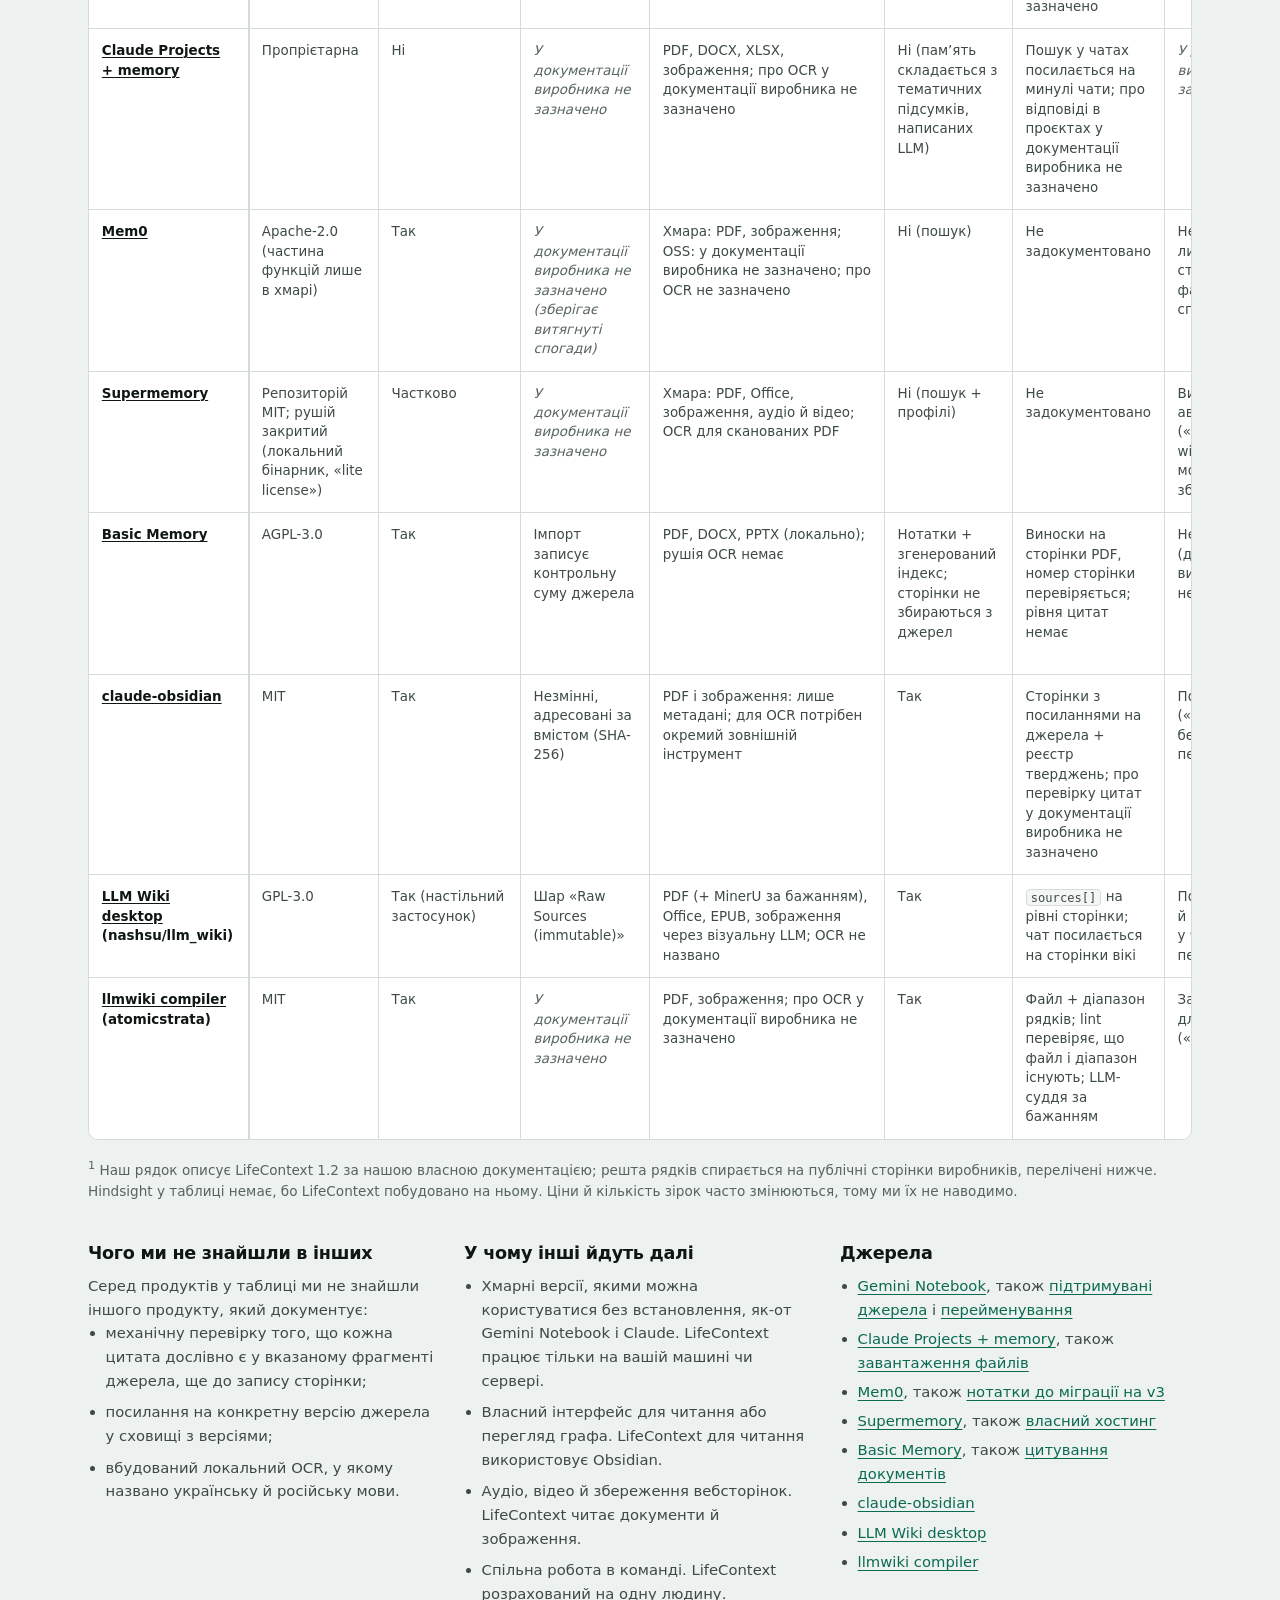
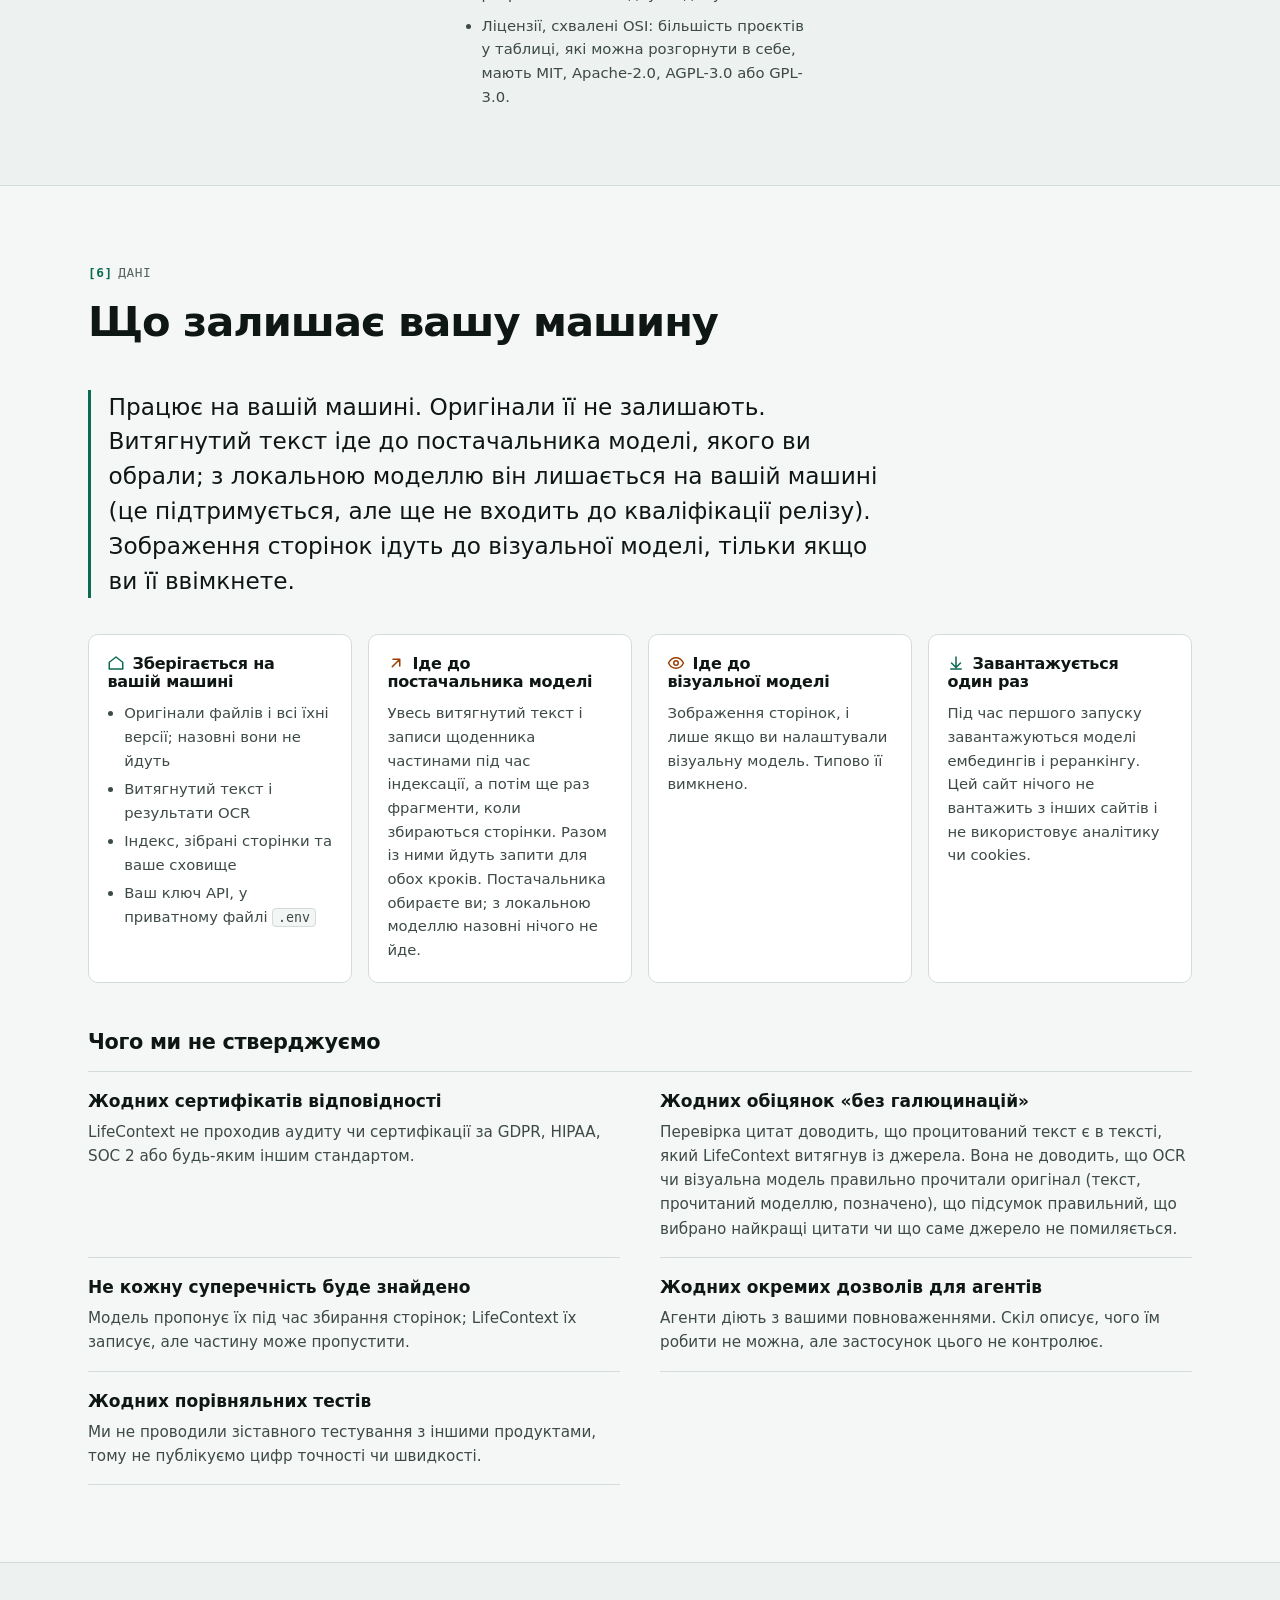
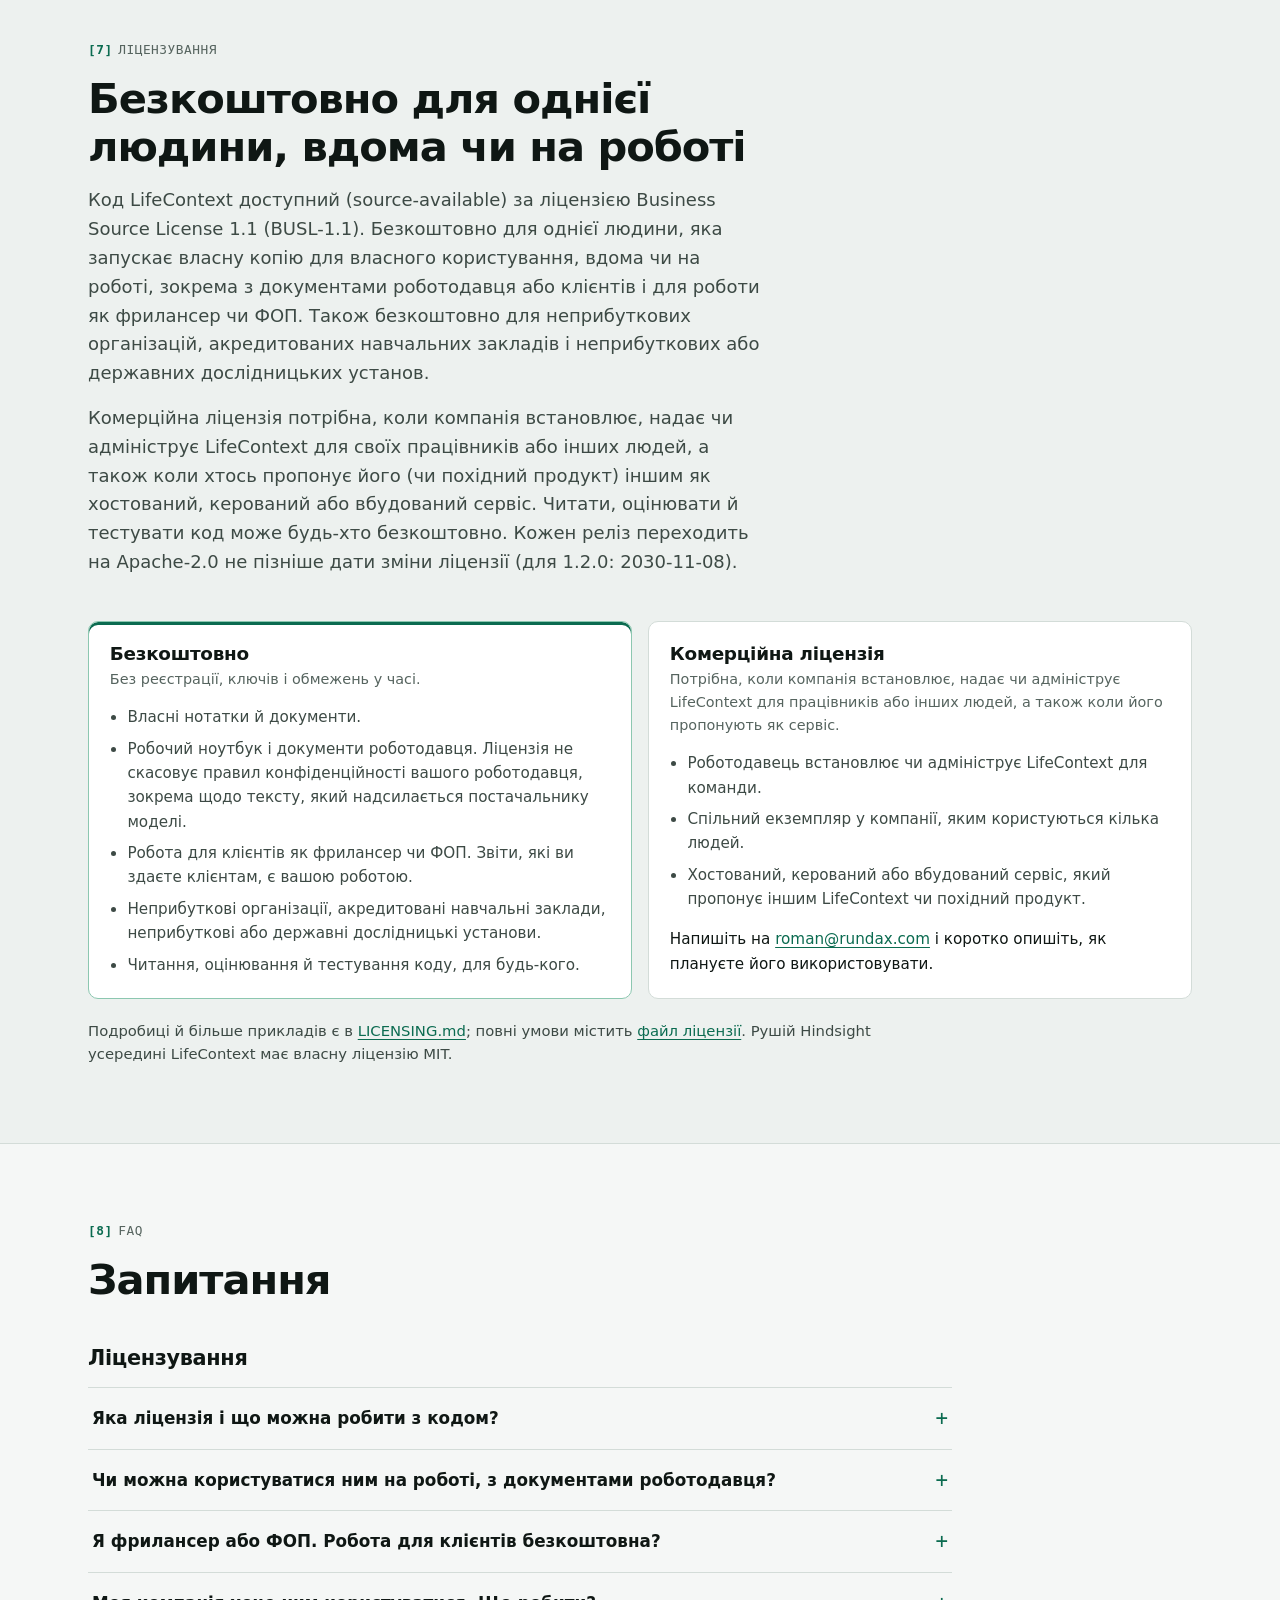
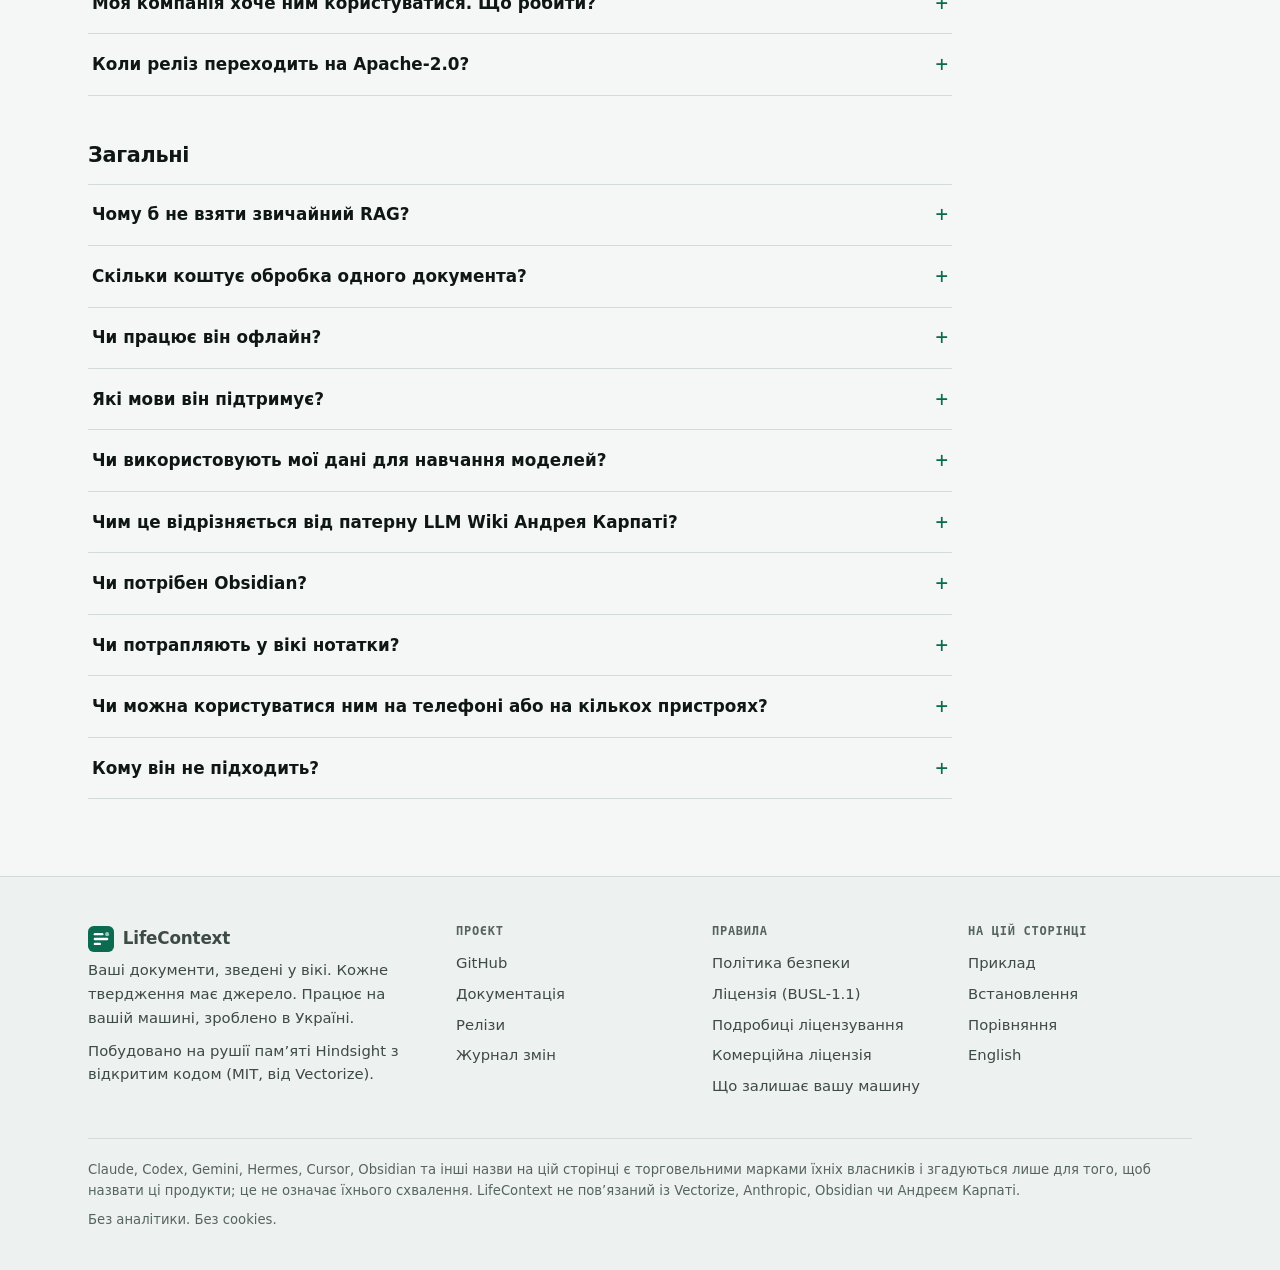
==== commit 939432d3: "Site: a Claude Code or ChatGPT subscription is not an API key" ====
--- a/site/uk/index.html
+++ b/site/uk/index.html
@@ -462,6 +462,7 @@
             <pre class="wrap-lines" tabindex="0"><code id="code-sh">curl -fsSL https://github.com/rundax/lifecontext/releases/latest/download/install.sh | sh</code></pre>
           </div>
           <p>Інсталятор запитає, яку модель використовувати (Anthropic, OpenAI, Google Gemini, OpenRouter, локальний сервер моделей чи інший OpenAI-сумісний endpoint; типової немає), перевірить, що модель відповідає, запустить LifeContext як сервіс користувача й підключить скіл до ваших агентів.</p>
+          <p>Підписка на Claude Code чи ChatGPT не дає ключа API: за використання API постачальник виставляє рахунок окремо.</p>
           <p class="step-label">2 · Відкрийте сховище в Obsidian</p>
           <p>Виберіть «Open folder as vault» і вкажіть <code>~/LifeContext/vault</code> або теку, яку ви вказали інсталятору. Підійде й будь-який редактор Markdown.</p>
           <p class="step-label">3 · Імпортуйте документ і запитайте агента</p>
